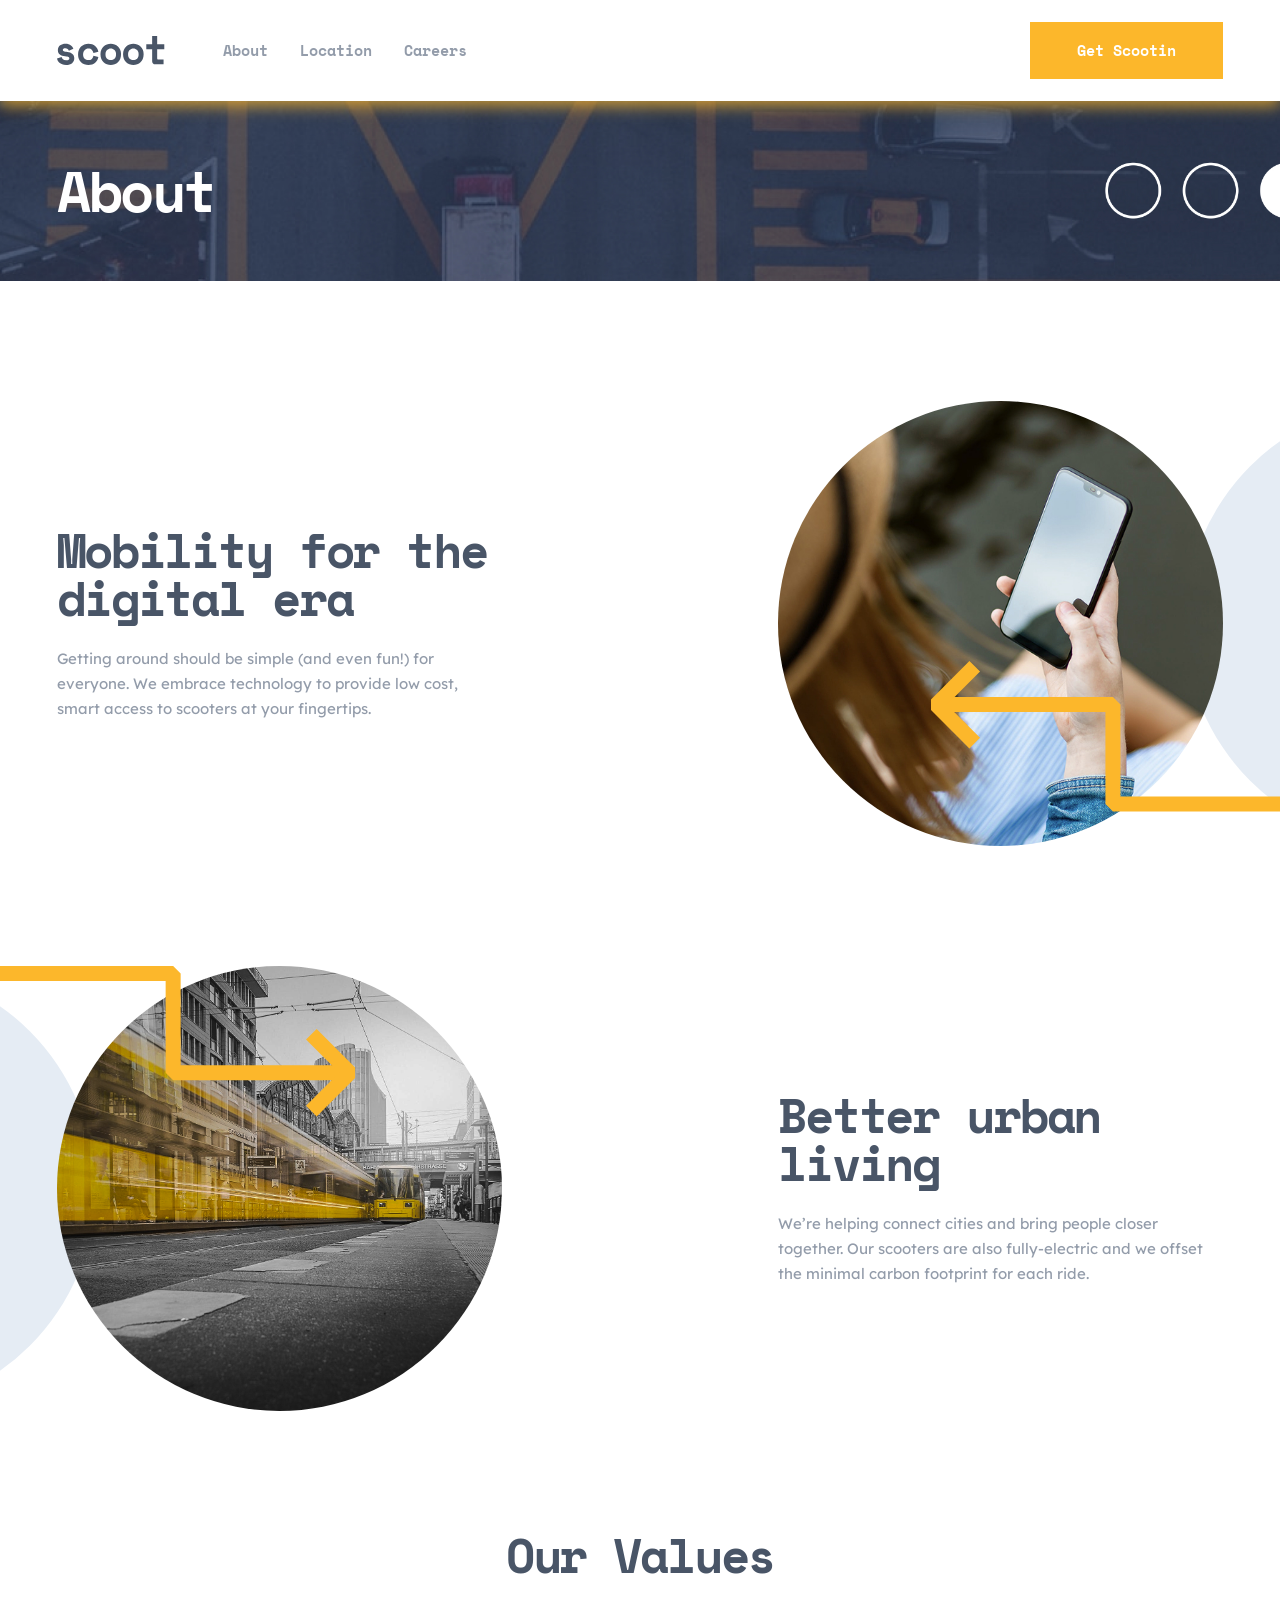
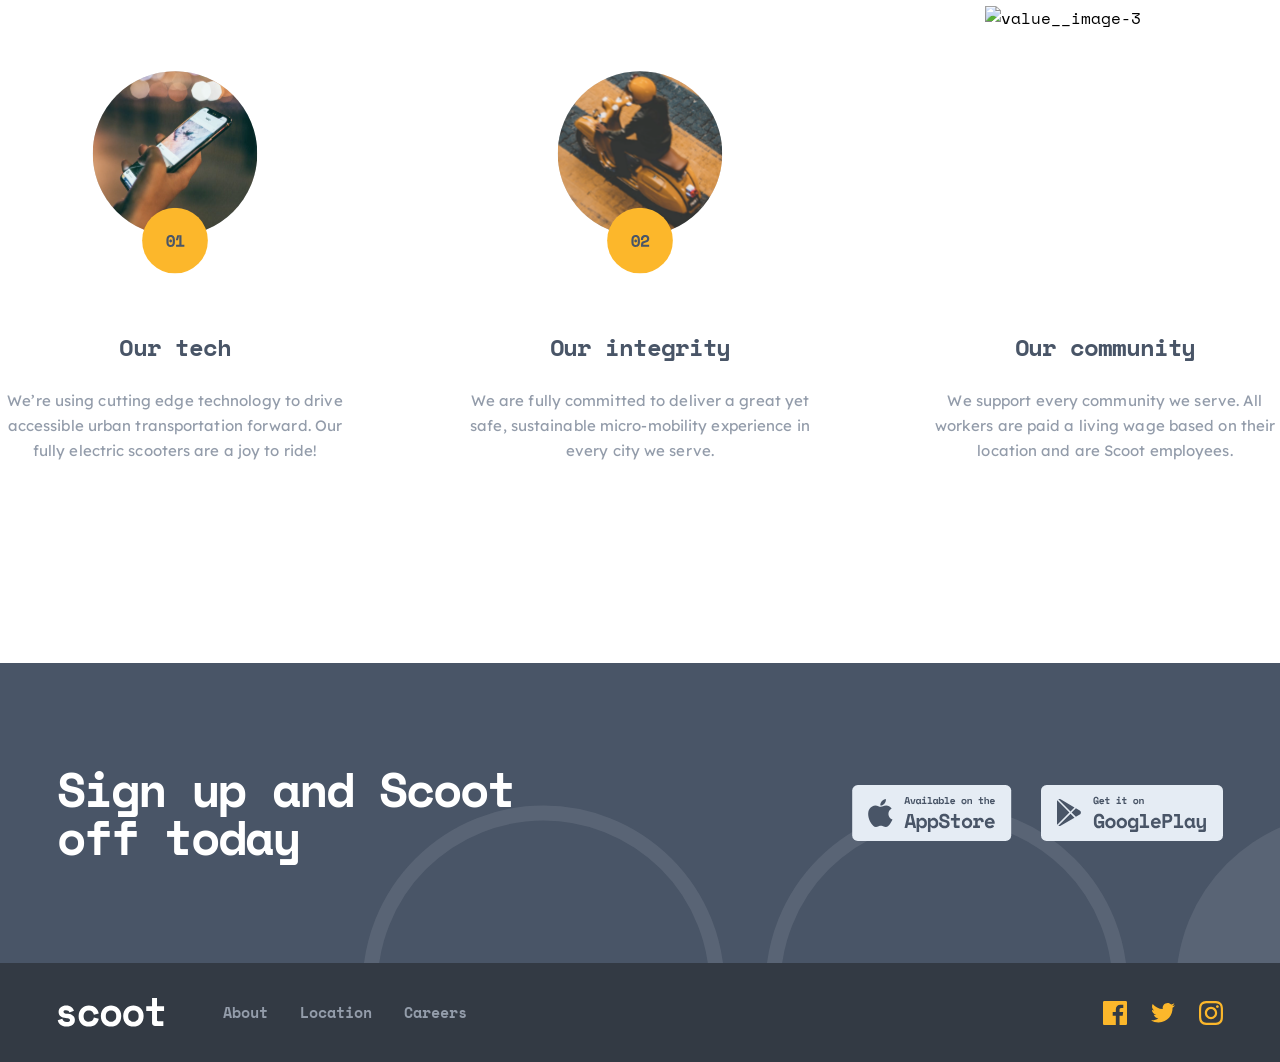
==== about.html @ e58f80a4 "continue...(02.03.2026/12:12)" ====
<!doctype html>
<html lang="en">
  <head>
    <meta charset="UTF-8" />
    <meta name="viewport" content="width=device-width, initial-scale=1.0" />
    <link rel="stylesheet" href="./css/main.css" />
    <title>Scoot</title>
  </head>
  <body>
    <h1 class="visually-hidden">About-page</h1>
    <header class="header">
      <div class="container header__container">
        <button class="header__test-button">
          <img
            class="header__test-button-icon"
            src="./icons/open__burger.svg"
            alt="test__button-image"
          />
        </button>
        <div class="header__left-box">
          <a class="header__logo-link" href="./index.html">
            <img
              class="header__logo-image"
              src="./icons/dark__logo.svg"
              alt="dark__logo"
            />
          </a>
          <nav class="header__nav">
            <ul class="header__list">
              <li class="header__lists">
                <a class="header__links" href="#">
                  <p class="header__links-texts online">About</p>
                </a>
              </li>
              <li class="header__lists">
                <a class="header__links" href="./location.html">
                  <p class="header__links-texts">Location</p>
                </a>
              </li>
              <li class="header__lists">
                <a class="header__links" href="./careers.html">
                  <p class="header__links-texts">Careers</p>
                </a>
              </li>
            </ul>
          </nav>
        </div>
        <button class="header__button">Get Scootin</button>
        <div class="header__mb-buttons">
          <button class="header__open-burger">
            <img
              class="header__open-burger-icon"
              src="./icons/open__burger.svg"
              alt="open__burger"
            />
          </button>
          <button class="header__close-burger">
            <img
              class="header__close-burger-icon"
              src="./icons/close__burger.svg"
              alt="close__burger"
            />
          </button>
        </div>
      </div>
      <div class="header__mb-div">
        <nav class="header__mb-nav">
          <ul class="header__mb-list">
            <li class="header__mb-lists">
              <a class="header__mb-links" href="./about.html">
                <p class="header__mb-links-texts online">About</p>
              </a>
            </li>
            <li class="header__mb-lists">
              <a class="header__mb-links" href="./location.html">
                <p class="header__mb-links-texts">Location</p>
              </a>
            </li>
            <li class="header__mb-lists">
              <a class="header__mb-links" href="./careers.html">
                <p class="header__mb-links-texts">Careers</p>
              </a>
            </li>
          </ul>
          <button class="header__mb-button">Get Scootin</button>
        </nav>
      </div>
    </header>
    <main>
     <section class="about">
        <div class="container about__container">
          <h2 class="about__title">About</h2>
        </div>
      </section>
           <section class="era">
        <div class="container era__container">
          <div class="era__left-box">
            <h2 class="era__title">Mobility for the digital era</h2>
            <p class="era__text">
              Getting around should be simple (and even fun!) for everyone. We
              embrace technology to provide low cost, smart access to scooters
              at your fingertips.
            </p>
          </div>
          <img class="era__image" src="./images/era__image.jpg" alt="girl" />
        </div>
      </section>
            <section class="urban">
        <div class="container urban__container">
          <div class="urban__left-box">
            <h2 class="urban__title">Better urban living</h2>
            <p class="urban__text">
              We’re helping connect cities and bring people closer together. Our
              scooters are also fully-electric and we offset the minimal carbon
              footprint for each ride.
            </p>
          </div>
          <img
            class="urban__image"
            src="./images/urban__image.jpg"
            alt="urban"
          />
        </div>
      </section>
      <section class="values">
        <div class="container values__container">
          <h2 class="values__title">Our Values</h2>
        </div>
        <div class="values__bottom-box">
         <div class="values__mini-bottom-boxes">
          <img class="values__images" src="./images/value__image-1.svg" alt="value__image-1 ">
          <h6 class="values__titles">Our tech</h6>
          <p class="values__texts">We’re using cutting edge technology to drive accessible urban transportation forward. Our fully electric scooters are a joy to ride!</p>
         </div>
         <div class="values__mini-bottom-boxes">
          <img class="values__images" src="./images/value__image-2.svg" alt="value__image-2">
          <h6 class="values__titles">Our integrity</h6>
          <p class="values__texts">We are fully committed to deliver a great yet safe, sustainable micro-mobility experience in every city we serve.</p>
         </div>
         <div class="values__mini-bottom-boxes">
          <img class="values__images" src="./images/value__image-3.svg" alt="value__image-3">
          <h6 class="values__titles">Our community</h6>
          <p class="values__texts">We support every community we serve. All workers are paid a living wage based on their location and are Scoot employees.</p>
         </div>
        </div>
      </section>
        <section class="sign">
        <div class="container sign__container">
          <h2 class="sign__title">Sign up and Scoot off today</h2>
          <div class="sign__icon-box">
            <a
              class="sign__icon-link"
              href="https://www.apple.com/app-store/"
              target="_blank"
              rel="noopener noreferrer"
            >
              <img
                class="sign__icon-image"
                src="./icons/appstore.svg"
                alt="appstore"
              />
            </a>
            <a
              class="sign__icon-link"
              href="https://play.google.com/store/games"
              target="_blank"
              rel="noopener noreferrer"
            >
              <img
                class="sign__icon-image"
                src="./icons/playmarket.svg"
                alt="googleplay"
              />
            </a>
          </div>
        </div>
      </section>
          </main>
    <footer class="footer">
      <div class="container footer__container">
        <div class="footer__left-box">
          <a class="footer__logo-link" href="#">
            <img
              class="footer__logo-image"
              src="./icons/white__logo.svg"
              alt="white__logo"
            />
          </a>
          <ul class="footer__list">
            <li class="footer__lists">
              <a class="footer__links" href="./about.html">
                <p class="footer__links-texts">About</p>
              </a>
            </li>
            <li class="footer__lists">
              <a class="footer__links" href="#">
                <p class="footer__links-texts">Location</p>
              </a>
            </li>
            <li class="footer__lists">
              <a class="footer__links" href="#">
                <p class="footer__links-texts">Careers</p>
              </a>
            </li>
          </ul>
        </div>
        <div class="footer__icons-box">
          <a
            class="footer__icons-links"
            href="https://www.facebook.com/"
            target="_blank"
            rel="noopener noreferrer"
          >
            <img
              class="footer__icons-images"
              src="./icons/facebook.svg"
              alt="facebook"
            />
          </a>
          <a
            class="footer__icons-links"
            href="https://x.com/"
            target="_blank"
            rel="noopener noreferrer"
          >
            <img
              class="footer__icons-images"
              src="./icons/twitter.svg"
              alt="twitter"
            />
          </a>
          <a
            class="footer__icons-links"
            href="https://www.instagram.com/"
            target="_blank"
            rel="noopener noreferrer"
          >
            <img
              class="footer__icons-images"
              src="./icons/instagram.svg"
              alt="instagram"
            />
          </a>
        </div>
      </div>
    </footer>
  <script src="./main.js"></script>
  </body>
</html>
---- css/main.css ----
.container{width:100%;max-width:1266px;padding:0 50px;margin:0 auto}.header{box-shadow:rgba(252,182,43,.753) 0px 5px 15px;z-index:1111;top:0;position:fixed;width:100%;background-color:#fff}.header__container{padding-top:22px;padding-bottom:22px;display:flex;flex-direction:row;justify-content:space-between;align-items:center}.header__test-button{opacity:0;display:none;border:none;outline:none;background:none}.header__test-button-icon{width:20px;height:16px;display:none}.header__left-box{display:flex;flex-direction:row;justify-content:center;align-items:center;gap:58.18px}.header__logo-link{transition:100ms ease all}.header__logo-link:active{transition:100ms ease all;opacity:.5}.header__logo-image{width:107.82px;height:28.56px;display:block}.header__nav{display:block}.header__list{display:flex;flex-direction:row;justify-content:center;align-items:center;gap:32px}.header__links-texts{font-family:"Space Mono";font-weight:bold;font-size:15px;line-height:25px;letter-spacing:0px;color:#939caa}.header__button{padding:14px 45px;background-color:#fcb72b;color:#fff;font-family:"Space Mono";font-weight:bold;font-size:15px;line-height:25px;border:2px solid #fcb72b;letter-spacing:0px;cursor:pointer;display:flex;flex-direction:row;justify-content:center;align-items:center;transition:100ms ease all}.header__button:active{transition:100ms ease all;color:#fcb72b;background-color:inherit}.header__mb-buttons{display:none}.header__open-burger{display:none;border:none;outline:none;background:none}.header__open-burger-icon{width:20px;height:16px;display:none}.header__close-burger{display:none;border:none;outline:none;background:none}.header__close-burger-icon{display:none}.header__mb-nav{display:none}.header__mb-list{display:none}.header__mb-lists{display:none}.header__mb-links{display:none}.header__mb-links-texts{display:none}.header__mb-button{display:none}@media(max-width: 1024px){.header{box-shadow:rgba(252,182,43,.753) 0px 5px 15px;z-index:1111;top:0;position:fixed;width:100%;background-color:#fff}.header__container{padding-top:22px;padding-bottom:22px;padding-left:39px;padding-right:39px;display:flex;flex-direction:row;justify-content:space-between;align-items:center}.header__test-button{opacity:0;display:none;border:none;outline:none;background:none}.header__test-button-icon{width:20px;height:16px;display:none}.header__left-box{display:flex;flex-direction:row;justify-content:center;align-items:center;gap:58.18px}.header__logo-link{transition:100ms ease all}.header__logo-link:active{transition:100ms ease all;opacity:.5}.header__logo-image{width:107.82px;height:28.56px;display:block}.header__nav{display:block}.header__list{display:flex;flex-direction:row;justify-content:center;align-items:center;gap:32px}.header__links-texts{font-family:"Space Mono";font-weight:bold;font-size:15px;line-height:25px;letter-spacing:0px;color:#939caa}.header__button{padding:14px 45px;background-color:#fcb72b;color:#fff;font-family:"Space Mono";font-weight:bold;font-size:15px;line-height:25px;border:2px solid #fcb72b;letter-spacing:0px;cursor:pointer;display:flex;flex-direction:row;justify-content:center;align-items:center;transition:100ms ease all}.header__button:active{transition:100ms ease all;color:#fcb72b;background-color:inherit}.header__mb-buttons{display:none}.header__open-burger{display:none;border:none;outline:none;background:none}.header__open-burger-icon{width:20px;height:16px;display:none}.header__close-burger{display:none;border:none;outline:none;background:none}.header__close-burger-icon{display:none}.header__mb-nav{display:none}.header__mb-list{display:none}.header__mb-lists{display:none}.header__mb-links{display:none}.header__mb-links-texts{display:none}.header__mb-button{display:none}}@media(max-width: 767px){.header{box-shadow:rgba(252,182,43,.753) 0px 5px 15px;z-index:1111;top:0;position:fixed;width:100%;background-color:#fff}.header__container{padding-top:22px;padding-bottom:22px;padding-left:24px;padding-right:24px;display:flex;flex-direction:row-reverse;justify-content:space-between;align-items:center}.header__test-button{opacity:0;display:block;border:none;outline:none;background:none}.header__test-button-icon{width:20px;height:16px;display:block}.header__logo-link{transition:100ms ease all}.header__logo-link:active{transition:100ms ease all;opacity:.5}.header__logo-image{width:75.5px;height:20px;display:block}.header__nav{display:none}.header__list{display:none}.header__lists{display:none}.header__links{display:none}.header__links-texts{display:none}.header__button{display:none}.header__mb-buttons{display:block}.header__open-burger{display:block;border:none;outline:none;background:none}.header__open-burger-icon{width:20px;height:16px;display:block}.header__close-burger{display:none;border:none;outline:none;background:none}.header__close-burger-icon{width:20px;height:16px;display:block}.header__mb-div{transition:350ms ease all;z-index:-1;width:100%;height:100vh;position:fixed;top:64px;transform:translateX(-100%);backdrop-filter:blur(5px);background:rgba(0,0,0,.5)}.header__mb-div.active{transition:350ms ease all;transform:translateX(0px)}.header__mb-nav{transition:500ms ease all;z-index:3;display:flex;flex-direction:column;justify-content:space-between;align-items:start;position:fixed;padding:64px 32px 104px 32px;z-index:2;top:0px;left:0;width:85%;height:100vh;background-color:#333a44}.header__mb-list{display:flex;flex-direction:column;justify-content:start;align-items:start;gap:24px}.header__mb-lists{display:block}.header__mb-links{display:block}.header__mb-links-texts{font-family:"Space Mono";font-weight:bold;font-size:18px;line-height:25px;letter-spacing:0px;display:block;color:#e5ecf4}.header__mb-button{display:block;padding:14px 45px;background-color:#fcb72b;color:#fff;font-family:"Space Mono";font-weight:bold;font-size:15px;line-height:25px;border:2px solid #fcb72b;letter-spacing:0px;cursor:pointer;display:flex;flex-direction:row;justify-content:center;align-items:center;transition:100ms ease all}.header__mb-button:active{transition:100ms ease all;color:#fcb72b;background-color:inherit}}.hero{width:100%;margin-top:101px;background-image:url("../../images/hero__background.jpg");background-position:top right;background-repeat:no-repeat;background-size:cover;padding-top:153px;padding-bottom:152px;position:relative;z-index:2}.hero::after{z-index:-1;position:absolute;content:"";display:inline-block;width:203px;height:15px;bottom:310px;left:-70px;background-image:url("../../icons/hero__path.svg");background-repeat:no-repeat;background-size:cover}.hero::before{z-index:-1;position:absolute;content:"";display:inline-block;width:452px;height:151px;bottom:180px;right:300px;background-image:url("../../icons/hero__vector.svg");background-repeat:no-repeat;background-size:cover}.hero__container{display:flex;flex-direction:column;justify-content:center;align-items:start}.hero__box{width:477px;display:flex;flex-direction:column;justify-content:center;align-items:start;gap:40px}.hero__title{font-family:"Space Mono";width:477px;text-align:start;font-size:56px;line-height:56px;letter-spacing:-2.5px;color:#fff}.hero__mini-box{margin-left:auto;display:flex;flex-direction:column;justify-content:center;align-items:start;gap:40px}.hero__text{font-family:"Lexend Deca";width:400px;text-align:start;font-size:15px;line-height:25px;letter-spacing:0px;color:#fff}.hero__button{padding:14px 45px;background-color:#fcb72b;color:#fff;font-family:"Space Mono";font-weight:bold;font-size:15px;line-height:25px;border:2px solid #fcb72b;letter-spacing:0px;cursor:pointer;display:flex;flex-direction:row;justify-content:center;align-items:center;transition:100ms ease all}.hero__button:active{transition:100ms ease all;color:#fcb72b;background-color:inherit}@media(max-width: 1300px){.hero{width:100%;margin-top:101px;background-image:url("../../images/hero__background.jpg");background-position:top right;background-repeat:no-repeat;background-size:cover;padding-top:153px;padding-bottom:152px;position:relative;z-index:2}.hero::after{z-index:-1;position:absolute;content:"";display:inline-block;width:203px;height:15px;bottom:310px;left:-100px;background-image:url("../../icons/hero__path.svg");background-repeat:no-repeat;background-size:cover}.hero::before{z-index:-1;position:absolute;content:"";display:inline-block;width:452px;height:151px;bottom:180px;right:200px;background-image:url("../../icons/hero__vector.svg");background-repeat:no-repeat;background-size:cover}.hero__container{display:flex;flex-direction:column;justify-content:center;align-items:start}.hero__box{width:477px;display:flex;flex-direction:column;justify-content:center;align-items:start;gap:40px}.hero__title{font-family:"Space Mono";width:477px;text-align:start;font-size:56px;line-height:56px;letter-spacing:-2.5px;color:#fff}.hero__mini-box{margin-left:auto;display:flex;flex-direction:column;justify-content:center;align-items:start;gap:40px}.hero__text{font-family:"Lexend Deca";width:400px;text-align:start;font-size:15px;line-height:25px;letter-spacing:0px;color:#fff}.hero__button{padding:14px 45px;background-color:#fcb72b;color:#fff;font-family:"Space Mono";font-weight:bold;font-size:15px;line-height:25px;border:2px solid #fcb72b;letter-spacing:0px;cursor:pointer;display:flex;flex-direction:row;justify-content:center;align-items:center;transition:100ms ease all}.hero__button:active{transition:100ms ease all;color:#fcb72b;background-color:inherit}}@media(max-width: 1200px){.hero{width:100%;margin-top:101px;background-image:url("../../images/hero__background.jpg");background-position:top right;background-repeat:no-repeat;background-size:cover;padding-top:153px;padding-bottom:152px;position:relative;z-index:2}.hero::after{z-index:-1;position:absolute;content:"";display:inline-block;width:203px;height:15px;bottom:310px;left:-100px;background-image:url("../../icons/hero__path.svg");background-repeat:no-repeat;background-size:cover}.hero::before{z-index:-1;position:absolute;content:"";display:inline-block;width:452px;height:151px;bottom:180px;right:200px;background-image:url("../../icons/hero__vector.svg");background-repeat:no-repeat;background-size:cover}.hero__container{display:flex;flex-direction:column;justify-content:center;align-items:start}.hero__box{width:477px;display:flex;flex-direction:column;justify-content:center;align-items:start;gap:40px}.hero__title{font-family:"Space Mono";width:477px;text-align:start;font-size:56px;line-height:56px;letter-spacing:-2.5px;color:#fff}.hero__mini-box{margin-left:auto;display:flex;flex-direction:column;justify-content:center;align-items:start;gap:40px}.hero__text{font-family:"Lexend Deca";width:400px;text-align:start;font-size:15px;line-height:25px;letter-spacing:0px;color:#fff}.hero__button{padding:14px 45px;background-color:#fcb72b;color:#fff;font-family:"Space Mono";font-weight:bold;font-size:15px;line-height:25px;border:2px solid #fcb72b;letter-spacing:0px;cursor:pointer;display:flex;flex-direction:row;justify-content:center;align-items:center;transition:100ms ease all}.hero__button:active{transition:100ms ease all;color:#fcb72b;background-color:inherit}}@media(max-width: 1100px){.hero{width:100%;margin-top:101px;background-image:url("../../images/hero__background.jpg");background-position:top right;background-repeat:no-repeat;background-size:cover;padding-top:153px;padding-bottom:152px;position:relative;z-index:2}.hero::after{z-index:-1;position:absolute;content:"";display:inline-block;width:203px;height:15px;bottom:310px;left:-100px;background-image:url("../../icons/hero__path.svg");background-repeat:no-repeat;background-size:cover}.hero::before{z-index:-1;position:absolute;content:"";display:inline-block;width:452px;height:151px;bottom:180px;right:20px;background-image:url("../../icons/hero__vector.svg");background-repeat:no-repeat;background-size:cover}.hero__container{display:flex;flex-direction:column;justify-content:center;align-items:start}.hero__box{width:477px;display:flex;flex-direction:column;justify-content:center;align-items:start;gap:40px}.hero__title{font-family:"Space Mono";width:477px;text-align:start;font-size:56px;line-height:56px;letter-spacing:-2.5px;color:#fff}.hero__mini-box{margin-left:auto;display:flex;flex-direction:column;justify-content:center;align-items:start;gap:40px}.hero__text{font-family:"Lexend Deca";width:400px;text-align:start;font-size:15px;line-height:25px;letter-spacing:0px;color:#fff}.hero__button{padding:14px 45px;background-color:#fcb72b;color:#fff;font-family:"Space Mono";font-weight:bold;font-size:15px;line-height:25px;border:2px solid #fcb72b;letter-spacing:0px;cursor:pointer;display:flex;flex-direction:row;justify-content:center;align-items:center;transition:100ms ease all}.hero__button:active{transition:100ms ease all;color:#fcb72b;background-color:inherit}}@media(max-width: 1024px){.hero{width:100%;margin-top:101px;background-image:url("../../images/hero__tb-background.jpg");background-position:top right;background-repeat:no-repeat;background-size:cover;padding-top:137px;padding-bottom:217px;position:relative}.hero::after{z-index:1;position:absolute;content:"";display:none;width:203px;height:15px;top:0;left:0;background-image:url("../../icons/hero__path.svg");background-repeat:no-repeat;background-size:cover}.hero::before{z-index:1;position:absolute;content:"";display:inline-block;width:325px;height:151px;bottom:40px;left:0;background-image:url("../../icons/hero__tb-vector.svg");background-repeat:no-repeat;background-size:cover}.hero__container{display:flex;flex-direction:column;justify-content:center;align-items:center;padding-left:39px;padding-right:39px}.hero__box{width:100%;display:flex;flex-direction:column;justify-content:center;align-items:center;gap:24px}.hero__title{font-family:"Space Mono";width:573px;text-align:center;font-size:56px;line-height:56px;letter-spacing:-2.5px;color:#fff}.hero__mini-box{width:100%;display:flex;flex-direction:column;justify-content:center;align-items:center;gap:32px}.hero__text{font-family:"Lexend Deca";width:573px;text-align:center;font-size:15px;line-height:25px;letter-spacing:0px;color:#fff}.hero__button{padding:14px 45px;background-color:#fcb72b;color:#fff;font-family:"Space Mono";font-weight:bold;font-size:15px;line-height:25px;border:2px solid #fcb72b;letter-spacing:0px;cursor:pointer;display:flex;flex-direction:row;justify-content:center;align-items:center;transition:100ms ease all}.hero__button:active{transition:100ms ease all;color:#fcb72b;background-color:inherit}}@media(max-width: 767px){.hero{width:100%;margin-top:64px;background-image:url("../../images/hero__mb-background.jpg");background-position:top right;background-repeat:no-repeat;background-size:cover;padding-top:115px;padding-bottom:179px;position:relative}.hero::after{position:absolute;content:"";display:none;width:203px;height:15px;top:0;left:0;background-image:url("../../icons/hero__path.svg");background-repeat:no-repeat;background-size:cover}.hero::before{position:absolute;content:"";display:inline-block;width:140px;height:151px;bottom:34px;left:0;background-image:url("../../icons/hero__mb-vector.svg");background-repeat:no-repeat;background-size:cover}.hero__container{display:flex;flex-direction:column;justify-content:center;align-items:center;padding-left:24px;padding-right:24px}.hero__box{display:flex;flex-direction:column;justify-content:center;align-items:center;gap:24px}.hero__title{width:100%;font-family:"Space Mono";text-align:center;font-size:40px;line-height:40px;letter-spacing:-1.79px;color:#fff}.hero__mini-box{display:flex;flex-direction:column;justify-content:center;align-items:center;gap:34px}.hero__text{font-family:"Lexend Deca";width:100%;text-align:center;font-size:15px;line-height:25px;letter-spacing:0px;color:#fff}.hero__button{padding:14px 45px;background-color:#fcb72b;color:#fff;font-family:"Space Mono";font-weight:bold;font-size:15px;line-height:25px;border:2px solid #fcb72b;letter-spacing:0px;cursor:pointer;display:flex;flex-direction:row;justify-content:center;align-items:center;transition:100ms ease all}.hero__button:active{transition:100ms ease all;color:#fcb72b;background-color:inherit}}.category{z-index:1;position:relative;padding-top:122px}.category::after{z-index:-1;position:absolute;content:"";display:inline-block;width:973px;height:15px;top:165px;left:0;background-image:url("../../icons/category__path.svg");background-repeat:no-repeat;background-size:cover}.category__container{display:flex;flex-direction:row;justify-content:space-between;align-items:start;gap:0px}.category__boxes{display:flex;flex-direction:column;justify-content:center;align-items:start;gap:40px}.category__images{width:96px;height:96px;-o-object-fit:contain;object-fit:contain}.category__mini-boxes{display:flex;flex-direction:column;justify-content:center;align-items:start;gap:27px}.category__titles{font-family:"Space Mono";font-weight:bold;font-size:24px;line-height:28px;letter-spacing:-1.07px;color:#495567;text-align:start}.category__texts{width:350px;font-family:"Lexend Deca";font-weight:bold;font-size:15px;line-height:25px;letter-spacing:0px;color:#939caa;text-align:start}@media(max-width: 1170px){.category{z-index:1;position:relative;padding-top:122px}.category::after{z-index:-1;position:absolute;content:"";display:inline-block;width:973px;height:15px;top:165px;left:0;background-image:url("../../icons/category__path.svg");background-repeat:no-repeat;background-size:cover}.category__container{display:flex;flex-direction:row;justify-content:space-between;align-items:start;gap:0px}.category__boxes{display:flex;flex-direction:column;justify-content:center;align-items:start;gap:40px}.category__images{width:96px;height:96px;-o-object-fit:contain;object-fit:contain}.category__mini-boxes{display:flex;flex-direction:column;justify-content:center;align-items:start;gap:27px}.category__titles{font-family:"Space Mono";font-weight:bold;font-size:24px;line-height:28px;letter-spacing:-1.07px;color:#495567;text-align:start}.category__texts{width:300px;font-family:"Lexend Deca";font-weight:bold;font-size:15px;line-height:25px;letter-spacing:0px;color:#939caa;text-align:start}}@media(max-width: 1145px){.category{z-index:1;position:relative;padding-top:122px}.category::after{z-index:-1;position:absolute;content:"";display:inline-block;width:973px;height:15px;top:165px;left:0;background-image:url("../../icons/category__path.svg");background-repeat:no-repeat;background-size:cover}.category__container{display:flex;flex-direction:row;justify-content:space-between;align-items:start;gap:0px}.category__boxes{display:flex;flex-direction:column;justify-content:center;align-items:start;gap:40px}.category__images{width:96px;height:96px;-o-object-fit:contain;object-fit:contain}.category__mini-boxes{display:flex;flex-direction:column;justify-content:center;align-items:start;gap:27px}.category__titles{font-family:"Space Mono";font-weight:bold;font-size:24px;line-height:28px;letter-spacing:-1.07px;color:#495567;text-align:start}.category__texts{width:280px;font-family:"Lexend Deca";font-weight:bold;font-size:15px;line-height:25px;letter-spacing:0px;color:#939caa;text-align:start}}@media(max-width: 1024px){.category{z-index:1;position:relative;padding-top:122px}.category::after{z-index:-1;position:absolute;content:"";display:inline-block;width:15px;height:512px;top:0;left:193px;background-image:url("../../icons/category__tb-path.svg");background-repeat:no-repeat;background-size:cover}.category__container{padding-left:39px;padding-right:39px;display:flex;flex-direction:column;justify-content:center;align-items:center;gap:40px}.category__boxes{width:100%;display:flex;flex-direction:row;justify-content:space-around;align-items:start;gap:0px}.category__images{width:96px;height:96px;-o-object-fit:contain;object-fit:contain}.category__mini-boxes{display:flex;flex-direction:column;justify-content:center;align-items:start;gap:27px}.category__titles{font-family:"Space Mono";font-weight:bold;font-size:24px;line-height:28px;letter-spacing:-1.07px;color:#495567;text-align:start}.category__texts{width:398px;font-family:"Lexend Deca";font-weight:bold;font-size:15px;line-height:25px;letter-spacing:0px;color:#939caa;text-align:start}}@media(max-width: 820px){.category{z-index:1;position:relative;padding-top:122px}.category::after{z-index:-1;position:absolute;content:"";display:inline-block;width:15px;height:512px;top:0;left:142px;background-image:url("../../icons/category__tb-path.svg");background-repeat:no-repeat;background-size:cover}.category__container{padding-left:39px;padding-right:39px;display:flex;flex-direction:column;justify-content:center;align-items:center;gap:40px}.category__boxes{width:100%;display:flex;flex-direction:row;justify-content:space-around;align-items:start;gap:0px}.category__images{width:96px;height:96px;-o-object-fit:contain;object-fit:contain}.category__mini-boxes{display:flex;flex-direction:column;justify-content:center;align-items:start;gap:27px}.category__titles{font-family:"Space Mono";font-weight:bold;font-size:24px;line-height:28px;letter-spacing:-1.07px;color:#495567;text-align:start}.category__texts{width:398px;font-family:"Lexend Deca";font-weight:bold;font-size:15px;line-height:25px;letter-spacing:0px;color:#939caa;text-align:start}}@media(max-width: 768px){.category{z-index:1;position:relative;padding-top:122px}.category::after{z-index:-1;position:absolute;content:"";display:inline-block;width:15px;height:512px;top:0;left:130px;background-image:url("../../icons/category__tb-path.svg");background-repeat:no-repeat;background-size:cover}.category__container{padding-left:39px;padding-right:39px;display:flex;flex-direction:column;justify-content:center;align-items:center;gap:40px}.category__boxes{width:100%;display:flex;flex-direction:row;justify-content:space-around;align-items:start;gap:0px}.category__images{width:96px;height:96px;-o-object-fit:contain;object-fit:contain}.category__mini-boxes{display:flex;flex-direction:column;justify-content:center;align-items:start;gap:27px}.category__titles{font-family:"Space Mono";font-weight:bold;font-size:24px;line-height:28px;letter-spacing:-1.07px;color:#495567;text-align:start}.category__texts{width:398px;font-family:"Lexend Deca";font-weight:bold;font-size:15px;line-height:25px;letter-spacing:0px;color:#939caa;text-align:start}}@media(max-width: 767px){.category{z-index:1;position:relative;padding-top:120px}.category::after{z-index:-1;position:absolute;content:"";display:none;width:15px;height:512px;top:0;left:130px;background-image:url("../../icons/category__tb-path.svg");background-repeat:no-repeat;background-size:cover}.category__container{padding-left:24px;padding-right:24px;display:flex;flex-direction:column;justify-content:center;align-items:center;gap:48px}.category__boxes{display:flex;flex-direction:column;justify-content:center;align-items:center;gap:24px}.category__images{width:56px;height:56px}.category__mini-boxes{display:flex;flex-direction:column;justify-content:center;align-items:center;gap:24px}.category__titles{font-family:"Space Mono";font-weight:bold;font-size:20px;line-height:28px;letter-spacing:-0.89px;color:#495567;text-align:center}.category__texts{width:100%;font-family:"Lexend Deca";font-weight:bold;font-size:15px;line-height:25px;letter-spacing:0px;color:#939caa;text-align:center}}.easy{margin-top:200px;position:relative;z-index:2}.easy::after{position:absolute;content:"";display:inline-block;width:741px;height:151px;top:300px;right:0;background-image:url("../../icons/easy__vector.svg");background-repeat:no-repeat;background-size:cover}.easy::before{z-index:-1;position:absolute;content:"";display:inline-block;width:95px;height:445px;top:0px;right:0;background-image:url("../../icons/easy__mask.svg");background-repeat:no-repeat;background-size:cover}.easy__container{display:flex;flex-direction:row;justify-content:space-between;align-items:center;gap:0px}.easy__left-box{display:flex;flex-direction:column;justify-content:center;align-items:start;gap:24px}.easy__title{width:457px;text-align:start;font-family:"Space Mono";font-weight:bold;font-size:48px;line-height:48px;letter-spacing:-2.14px;color:#495567}.easy__text{width:445px;text-align:start;font-family:"Lexend Deca";font-weight:400;font-size:15px;line-height:25px;letter-spacing:0px;color:#939caa}.easy__button{padding:14px 45px;background-color:#fcb72b;color:#fff;font-family:"Space Mono";font-weight:bold;font-size:15px;line-height:25px;border:2px solid #fcb72b;letter-spacing:0px;cursor:pointer;display:flex;flex-direction:row;justify-content:center;align-items:center;transition:100ms ease all}.easy__button:active{transition:100ms ease all;color:#fcb72b;background-color:inherit}.easy__image{width:445px;height:445px;border-radius:50%}@media(max-width: 1145px){.easy{margin-top:145px;position:relative}.easy::after{position:absolute;content:"";display:inline-block;width:735px;height:151px;top:300px;right:0;background-image:url("../../icons/easy__tb-vector.svg");background-repeat:no-repeat;background-size:cover}.easy::before{position:absolute;content:"";display:inline-block;width:95px;height:445px;top:0px;right:0;background-image:url("../../icons/easy__mask.svg");background-repeat:no-repeat;background-size:cover}.easy__container{display:flex;flex-direction:column-reverse;justify-content:center;align-items:center;gap:56px}.easy__left-box{display:flex;flex-direction:column;justify-content:center;align-items:center;gap:40px}.easy__title{width:457px;text-align:center;font-family:"Space Mono";font-weight:bold;font-size:48px;line-height:48px;letter-spacing:-2.14px;color:#495567}.easy__text{width:573px;text-align:center;font-family:"Lexend Deca";font-weight:400;font-size:15px;line-height:25px;letter-spacing:0px;color:#939caa}.easy__button{padding:14px 45px;background-color:#fcb72b;color:#fff;font-family:"Space Mono";font-weight:bold;font-size:15px;line-height:25px;border:2px solid #fcb72b;letter-spacing:0px;cursor:pointer;display:flex;flex-direction:row;justify-content:center;align-items:center;transition:100ms ease all}.easy__button:active{transition:100ms ease all;color:#fcb72b;background-color:inherit}.easy__image{width:445px;height:445px;border-radius:50%}}@media(max-width: 1024px){.easy{margin-top:145px;position:relative}.easy::after{position:absolute;content:"";display:inline-block;width:735px;height:151px;top:300px;right:0;background-image:url("../../icons/easy__tb-vector.svg");background-repeat:no-repeat;background-size:cover}.easy::before{position:absolute;content:"";display:inline-block;width:95px;height:445px;top:0px;right:0;background-image:url("../../icons/easy__mask.svg");background-repeat:no-repeat;background-size:cover}.easy__container{display:flex;flex-direction:column-reverse;justify-content:center;align-items:center;gap:56px;padding-left:39px;padding-right:39px}.easy__left-box{display:flex;flex-direction:column;justify-content:center;align-items:center;gap:40px}.easy__title{width:457px;text-align:center;font-family:"Space Mono";font-weight:bold;font-size:48px;line-height:48px;letter-spacing:-2.14px;color:#495567}.easy__text{width:573px;text-align:center;font-family:"Lexend Deca";font-weight:400;font-size:15px;line-height:25px;letter-spacing:0px;color:#939caa}.easy__button{padding:14px 45px;background-color:#fcb72b;color:#fff;font-family:"Space Mono";font-weight:bold;font-size:15px;line-height:25px;border:2px solid #fcb72b;letter-spacing:0px;cursor:pointer;display:flex;flex-direction:row;justify-content:center;align-items:center;transition:100ms ease all}.easy__button:active{transition:100ms ease all;color:#fcb72b;background-color:inherit}.easy__image{width:445px;height:445px;border-radius:50%}}@media(max-width: 767px){.easy{margin-top:120px;position:relative}.easy::after{position:absolute;content:"";display:inline-block;width:349px;height:151px;top:160px;right:0;background-image:url("../../icons/easy__mb-vector.svg");background-repeat:no-repeat;background-size:cover}.easy::before{position:absolute;content:"";display:none;width:95px;height:445px;top:0px;right:0;background-image:url("../../icons/easy__mask.svg");background-repeat:no-repeat;background-size:cover}.easy__container{display:flex;flex-direction:column-reverse;justify-content:center;align-items:center;gap:56px;padding-left:24px;padding-right:24px}.easy__left-box{display:flex;flex-direction:column;justify-content:center;align-items:center;gap:32px}.easy__title{width:311px;text-align:center;font-family:"Space Mono";font-weight:bold;font-size:32px;line-height:32px;letter-spacing:-1.43px;color:#495567}.easy__text{width:100%;text-align:center;font-family:"Lexend Deca";font-weight:400;font-size:15px;line-height:25px;letter-spacing:0px;color:#939caa}.easy__button{padding:14px 45px;background-color:#fcb72b;color:#fff;font-family:"Space Mono";font-weight:bold;font-size:15px;line-height:25px;border:2px solid #fcb72b;letter-spacing:0px;cursor:pointer;display:flex;flex-direction:row;justify-content:center;align-items:center;transition:100ms ease all}.easy__button:active{transition:100ms ease all;color:#fcb72b;background-color:inherit}.easy__image{width:311px;height:311px;border-radius:50%}}.city{margin-top:160px;position:relative;z-index:2}.city::after{position:absolute;content:"";display:inline-block;width:356px;height:151px;top:0px;left:0;background-image:url("../../icons/city__vector.svg");background-repeat:no-repeat;background-size:cover}.city::before{z-index:-1;position:absolute;content:"";display:inline-block;width:95px;height:445px;top:0px;left:0;background-image:url("../../icons/easy__mask.svg");background-repeat:no-repeat;background-size:cover;transform:rotate(180deg)}.city__container{display:flex;flex-direction:row;justify-content:space-between;align-items:center;gap:0px}.city__left-box{display:flex;flex-direction:column;justify-content:center;align-items:start;gap:24px}.city__title{width:457px;text-align:start;font-family:"Space Mono";font-weight:bold;font-size:48px;line-height:48px;letter-spacing:-2.14px;color:#495567}.city__text{width:445px;text-align:start;font-family:"Lexend Deca";font-weight:400;font-size:15px;line-height:25px;letter-spacing:0px;color:#939caa}.city__button{padding:14px 45px;background-color:#fcb72b;color:#fff;font-family:"Space Mono";font-weight:bold;font-size:15px;line-height:25px;border:2px solid #fcb72b;letter-spacing:0px;cursor:pointer;display:flex;flex-direction:row;justify-content:center;align-items:center;transition:100ms ease all}.city__button:active{transition:100ms ease all;color:#fcb72b;background-color:inherit}.city__image{width:445px;height:445px;border-radius:50%}@media(max-width: 1145px){.city{margin-top:128px;position:relative}.city::after{position:absolute;content:"";display:inline-block;width:355px;height:151px;top:0px;left:0;background-image:url("../../icons/city__tb-vector.svg");background-repeat:no-repeat;background-size:cover}.city::before{position:absolute;content:"";display:inline-block;width:95px;height:445px;top:0px;left:0;background-image:url("../../icons/easy__mask.svg");background-repeat:no-repeat;background-size:cover;transform:rotate(180deg)}.city__container{display:flex;flex-direction:column;justify-content:center;align-items:center;gap:56px}.city__left-box{display:flex;flex-direction:column;justify-content:center;align-items:center;gap:40px}.city__title{width:457px;text-align:center;font-family:"Space Mono";font-weight:bold;font-size:48px;line-height:48px;letter-spacing:-2.14px;color:#495567}.city__text{width:573px;text-align:center;font-family:"Lexend Deca";font-weight:400;font-size:15px;line-height:25px;letter-spacing:0px;color:#939caa}.city__button{padding:14px 45px;background-color:#fcb72b;color:#fff;font-family:"Space Mono";font-weight:bold;font-size:15px;line-height:25px;border:2px solid #fcb72b;letter-spacing:0px;cursor:pointer;display:flex;flex-direction:row;justify-content:center;align-items:center;transition:100ms ease all}.city__button:active{transition:100ms ease all;color:#fcb72b;background-color:inherit}.city__image{width:445px;height:445px;border-radius:50%}}@media(max-width: 1024px){.city{margin-top:128px;position:relative}.city::after{position:absolute;content:"";display:inline-block;width:355px;height:151px;top:0px;left:0;background-image:url("../../icons/city__tb-vector.svg");background-repeat:no-repeat;background-size:cover}.city::before{position:absolute;content:"";display:inline-block;width:95px;height:445px;top:0px;left:0;background-image:url("../../icons/easy__mask.svg");background-repeat:no-repeat;background-size:cover;transform:rotate(180deg)}.city__container{display:flex;flex-direction:column;justify-content:center;align-items:center;gap:56px;padding-left:39px;padding-right:39px}.city__left-box{display:flex;flex-direction:column;justify-content:center;align-items:center;gap:40px}.city__title{width:457px;text-align:center;font-family:"Space Mono";font-weight:bold;font-size:48px;line-height:48px;letter-spacing:-2.14px;color:#495567}.city__text{width:573px;text-align:center;font-family:"Lexend Deca";font-weight:400;font-size:15px;line-height:25px;letter-spacing:0px;color:#939caa}.city__button{padding:14px 45px;background-color:#fcb72b;color:#fff;font-family:"Space Mono";font-weight:bold;font-size:15px;line-height:25px;border:2px solid #fcb72b;letter-spacing:0px;cursor:pointer;display:flex;flex-direction:row;justify-content:center;align-items:center;transition:100ms ease all}.city__button:active{transition:100ms ease all;color:#fcb72b;background-color:inherit}.city__image{width:445px;height:445px;border-radius:50%}}@media(max-width: 767px){.city{margin-top:120px;position:relative}.city::after{position:absolute;content:"";display:inline-block;width:267px;height:151px;top:0px;left:0;background-image:url("../../icons/city__mb-vector.svg");background-repeat:no-repeat;background-size:cover}.city::before{position:absolute;content:"";display:none;width:95px;height:445px;top:0px;right:0;background-image:url("../../icons/easy__mask.svg");background-repeat:no-repeat;background-size:cover}.city__container{display:flex;flex-direction:column;justify-content:center;align-items:center;gap:56px;padding-left:24px;padding-right:24px}.city__left-box{display:flex;flex-direction:column;justify-content:center;align-items:center;gap:32px}.city__title{width:311px;text-align:center;font-family:"Space Mono";font-weight:bold;font-size:32px;line-height:32px;letter-spacing:-1.43px;color:#495567}.city__text{width:100%;text-align:center;font-family:"Lexend Deca";font-weight:400;font-size:15px;line-height:25px;letter-spacing:0px;color:#939caa}.city__button{padding:14px 45px;background-color:#fcb72b;color:#fff;font-family:"Space Mono";font-weight:bold;font-size:15px;line-height:25px;border:2px solid #fcb72b;letter-spacing:0px;cursor:pointer;display:flex;flex-direction:row;justify-content:center;align-items:center;transition:100ms ease all}.city__button:active{transition:100ms ease all;color:#fcb72b;background-color:inherit}.city__image{width:311px;height:311px;border-radius:50%}}.zero{margin-top:160px;position:relative;z-index:2}.zero::after{position:absolute;content:"";display:inline-block;width:361px;height:151px;top:90px;right:0;background-image:url("../../icons/zero__vector.svg");background-repeat:no-repeat;background-size:cover}.zero::before{z-index:-1;position:absolute;content:"";display:inline-block;width:95px;height:445px;top:0px;right:0;background-image:url("../../icons/easy__mask.svg");background-repeat:no-repeat;background-size:cover}.zero__container{display:flex;flex-direction:row;justify-content:space-between;align-items:center;gap:0}.zero__left-box{display:flex;flex-direction:column;justify-content:center;align-items:start;gap:24px}.zero__title{width:457px;text-align:start;font-family:"Space Mono";font-weight:bold;font-size:48px;line-height:48px;letter-spacing:-2.14px;color:#495567}.zero__text{width:445px;text-align:start;font-family:"Lexend Deca";font-weight:400;font-size:15px;line-height:25px;letter-spacing:0px;color:#939caa}.zero__button{padding:14px 45px;background-color:#fcb72b;color:#fff;font-family:"Space Mono";font-weight:bold;font-size:15px;line-height:25px;border:2px solid #fcb72b;letter-spacing:0px;cursor:pointer;display:flex;flex-direction:row;justify-content:center;align-items:center;transition:100ms ease all}.zero__button:active{transition:100ms ease all;color:#fcb72b;background-color:inherit}.zero__image{width:445px;height:445px;border-radius:50%}@media(max-width: 1145px){.zero{margin-top:120px;position:relative}.zero::after{position:absolute;content:"";display:inline-block;width:355px;height:151px;top:65px;right:0;background-image:url("../../icons/zero__tb-vector.svg");background-repeat:no-repeat;background-size:cover}.zero::before{position:absolute;content:"";display:inline-block;width:95px;height:445px;top:0px;right:0;background-image:url("../../icons/easy__mask.svg");background-repeat:no-repeat;background-size:cover}.zero__container{display:flex;flex-direction:column-reverse;justify-content:center;align-items:center;gap:56px}.zero__left-box{display:flex;flex-direction:column;justify-content:center;align-items:center;gap:40px}.zero__title{width:457px;text-align:center;font-family:"Space Mono";font-weight:bold;font-size:48px;line-height:48px;letter-spacing:-2.14px;color:#495567}.zero__text{width:573px;text-align:center;font-family:"Lexend Deca";font-weight:400;font-size:15px;line-height:25px;letter-spacing:0px;color:#939caa}.zero__button{padding:14px 45px;background-color:#fcb72b;color:#fff;font-family:"Space Mono";font-weight:bold;font-size:15px;line-height:25px;border:2px solid #fcb72b;letter-spacing:0px;cursor:pointer;display:flex;flex-direction:row;justify-content:center;align-items:center;transition:100ms ease all}.zero__button:active{transition:100ms ease all;color:#fcb72b;background-color:inherit}.zero__image{width:445px;height:445px;border-radius:50%}}@media(max-width: 1024px){.zero{margin-top:120px;position:relative}.zero::after{position:absolute;content:"";display:inline-block;width:355px;height:151px;top:65px;right:0;background-image:url("../../icons/zero__tb-vector.svg");background-repeat:no-repeat;background-size:cover}.zero::before{position:absolute;content:"";display:inline-block;width:95px;height:445px;top:0px;right:0;background-image:url("../../icons/easy__mask.svg");background-repeat:no-repeat;background-size:cover}.zero__container{display:flex;flex-direction:column-reverse;justify-content:center;align-items:center;gap:56px;padding-left:39px;padding-right:39px}.zero__left-box{display:flex;flex-direction:column;justify-content:center;align-items:center;gap:40px}.zero__title{width:457px;text-align:center;font-family:"Space Mono";font-weight:bold;font-size:48px;line-height:48px;letter-spacing:-2.14px;color:#495567}.zero__text{width:573px;text-align:center;font-family:"Lexend Deca";font-weight:400;font-size:15px;line-height:25px;letter-spacing:0px;color:#939caa}.zero__button{padding:14px 45px;background-color:#fcb72b;color:#fff;font-family:"Space Mono";font-weight:bold;font-size:15px;line-height:25px;border:2px solid #fcb72b;letter-spacing:0px;cursor:pointer;display:flex;flex-direction:row;justify-content:center;align-items:center;transition:100ms ease all}.zero__button:active{transition:100ms ease all;color:#fcb72b;background-color:inherit}.zero__image{width:445px;height:445px;border-radius:50%}}@media(max-width: 767px){.zero{margin-top:120px;position:relative}.zero::after{position:absolute;content:"";display:inline-block;width:219px;height:151px;top:0px;right:0;background-image:url("../../icons/zero__mb-vector.svg");background-repeat:no-repeat;background-size:cover}.zero::before{position:absolute;content:"";display:none;width:95px;height:445px;top:0px;right:0;background-image:url("../../icons/easy__mask.svg");background-repeat:no-repeat;background-size:cover}.zero__container{display:flex;flex-direction:column-reverse;justify-content:center;align-items:center;gap:56px;padding-left:24px;padding-right:24px}.zero__left-box{display:flex;flex-direction:column;justify-content:center;align-items:center;gap:32px}.zero__title{width:311px;text-align:center;font-family:"Space Mono";font-weight:bold;font-size:32px;line-height:32px;letter-spacing:-1.43px;color:#495567}.zero__text{width:100%;text-align:center;font-family:"Lexend Deca";font-weight:400;font-size:15px;line-height:25px;letter-spacing:0px;color:#939caa}.zero__button{padding:14px 45px;background-color:#fcb72b;color:#fff;font-family:"Space Mono";font-weight:bold;font-size:15px;line-height:25px;border:2px solid #fcb72b;letter-spacing:0px;cursor:pointer;display:flex;flex-direction:row;justify-content:center;align-items:center;transition:100ms ease all}.zero__button:active{transition:100ms ease all;color:#fcb72b;background-color:inherit}.zero__image{width:311px;height:311px;border-radius:50%}}.sign{margin-top:200px;padding-top:102px;padding-bottom:102px;width:100%;background-image:url("../../icons/sign__background.svg");background-repeat:no-repeat;background-position:center;background-size:cover}.sign__container{display:flex;flex-direction:row;justify-content:space-between;align-items:center}.sign__title{width:457px;text-align:start;font-family:"Space Mono";font-size:48px;line-height:48px;letter-spacing:-2.14px;color:#fff}.sign__icon-box{display:flex;flex-direction:row;justify-content:center;align-items:center;gap:18px}.sign__icon-link{transition:200ms ease all}.sign__icon-link:active{transition:200ms ease all;opacity:.5}.sign__icon-image{width:182px;height:56px;vertical-align:middle}@media(max-width: 1024px){.sign{margin-top:104px;padding-top:62px;padding-bottom:62px;width:100%;background-image:url("../../icons/sign__tb-background.svg");background-repeat:no-repeat;background-position:center;background-size:cover}.sign__container{padding-left:39px;padding-right:39px;display:flex;flex-direction:column;justify-content:center;align-items:center;gap:40px}.sign__title{width:457px;text-align:center;font-family:"Space Mono";font-size:48px;line-height:48px;letter-spacing:-2.14px;color:#fff}.sign__icon-box{display:flex;flex-direction:row;justify-content:center;align-items:center;gap:12.86px}.sign__icon-link{transition:200ms ease all}.sign__icon-link:active{transition:200ms ease all;opacity:.5}.sign__icon-image{width:130px;height:40px;vertical-align:middle}}@media(max-width: 767px){.sign{margin-top:120px;padding-top:88px;padding-bottom:88px;width:100%;background-image:url("../../icons/sign__mb-background.svg");background-repeat:no-repeat;background-position:center;background-size:cover}.sign__container{padding-left:24px;padding-right:24px;display:flex;flex-direction:column;justify-content:center;align-items:center;gap:40px}.sign__title{width:100%;text-align:center;font-family:"Space Mono";font-size:32px;line-height:32px;letter-spacing:1.43px;color:#fff}.sign__icon-box{display:flex;flex-direction:row;justify-content:center;align-items:center;gap:12.86px}.sign__icon-link{transition:200ms ease all}.sign__icon-link:active{transition:200ms ease all;opacity:.5}.sign__icon-image{vertical-align:middle;width:130px;height:40px}}.footer{background-color:#333a44;padding-top:35px;padding-bottom:35px}.footer__container{display:flex;flex-direction:row;justify-content:space-between;align-items:center}.footer__left-box{display:flex;flex-direction:row;justify-content:center;align-items:center;gap:58.58px}.footer__logo-link{transition:200ms ease all}.footer__logo-link:active{transition:200ms ease all;opacity:.5}.footer__logo-image{vertical-align:middle;width:107.82px;height:28.56px}.footer__list{display:flex;flex-direction:row;justify-content:center;align-items:center;gap:32px}.footer__links-texts{font-family:"Space Mono";font-weight:bold;font-size:15px;line-height:25px;letter-spacing:0px;color:#939caa}.footer__icons-box{display:flex;flex-direction:row;justify-content:center;align-items:center;gap:24px}.footer__icons-links{transition:200ms ease all}.footer__icons-links:active{transition:200ms ease all;opacity:.5}.footer__icons-images{width:24px;height:24px;vertical-align:middle}@media(max-width: 1024px){.footer{background-color:#333a44;padding-top:35px;padding-bottom:35px}.footer__container{display:flex;flex-direction:row;justify-content:space-between;align-items:center;padding-left:39px;padding-right:39px}.footer__left-box{display:flex;flex-direction:row;justify-content:center;align-items:center;gap:58.58px}.footer__logo-link{transition:200ms ease all}.footer__logo-link:active{transition:200ms ease all;opacity:.5}.footer__logo-image{vertical-align:middle;width:107.82px;height:28.56px}.footer__list{display:flex;flex-direction:row;justify-content:center;align-items:center;gap:32px}.footer__links-texts{font-family:"Space Mono";font-weight:bold;font-size:15px;line-height:25px;letter-spacing:0px;color:#939caa}.footer__icons-box{display:flex;flex-direction:row;justify-content:center;align-items:center;gap:24px}.footer__icons-links{transition:200ms ease all}.footer__icons-links:active{transition:200ms ease all;opacity:.5}.footer__icons-images{width:24px;height:24px;vertical-align:middle}}@media(max-width: 767px){.footer{background-color:#333a44;padding-top:64px;padding-bottom:88px}.footer__container{display:flex;flex-direction:column;justify-content:center;align-items:center;padding-left:24px;padding-right:24px;gap:85px}.footer__left-box{display:flex;flex-direction:column;justify-content:center;align-items:center;gap:41.44px}.footer__logo-link{transition:200ms ease all}.footer__logo-link:active{transition:200ms ease all;opacity:.5}.footer__logo-image{vertical-align:middle;width:107.82px;height:28.56px}.footer__list{display:flex;flex-direction:column;justify-content:center;align-items:center;gap:16px}.footer__links-texts{font-family:"Space Mono";font-weight:bold;font-size:15px;line-height:25px;letter-spacing:0px;color:#939caa}.footer__icons-box{display:flex;flex-direction:row;justify-content:center;align-items:center;gap:24px}.footer__icons-links{transition:200ms ease all}.footer__icons-links:active{transition:200ms ease all;opacity:.5}.footer__icons-images{width:24px;height:24px;vertical-align:middle}}.about{margin-top:101px;width:100%;background-image:url("../../images/about__background.jpg");background-position:center;background-repeat:no-repeat;background-size:cover;padding-top:62px;padding-bottom:62px}.about__container{display:flex;flex-direction:row;justify-content:start;align-items:center}.about__title{font-family:"Space Mono";font-weight:bold;font-size:56px;line-height:56px;letter-spacing:-2.5px;color:#fff}@media(max-width: 1024px){.about{margin-top:101px;width:100%;background-image:url("../../images/about__tb-background.jpg");background-position:center;background-repeat:no-repeat;background-size:cover;padding-top:72px;padding-bottom:72px}.about__container{display:flex;flex-direction:row;justify-content:start;align-items:center;padding-left:39px;padding-right:39px}.about__title{font-family:"Space Mono";font-weight:bold;font-size:56px;line-height:56px;letter-spacing:-2.5px;color:#fff}}@media(max-width: 767px){.about{margin-top:64px;width:100%;background-image:url("../../images/about__mb-background.jpg");background-position:center;background-repeat:no-repeat;background-size:cover;padding-top:60px;padding-bottom:60px}.about__container{display:flex;flex-direction:row;justify-content:center;align-items:center;padding-left:24px;padding-right:24px}.about__title{font-family:"Space Mono";font-weight:bold;font-size:40px;line-height:40px;letter-spacing:-1.79px;color:#fff}}.era{margin-top:120px;position:relative;z-index:2}.era::after{position:absolute;content:"";display:inline-block;width:741px;height:151px;top:260px;right:0;background-image:url("../../icons/era__vector.svg");background-repeat:no-repeat;background-size:cover}.era::before{z-index:-1;position:absolute;content:"";display:block;width:95px;height:445px;top:0px;right:0;background-image:url("../../icons/easy__mask.svg");background-repeat:no-repeat;background-size:cover}.era__container{display:flex;flex-direction:row;justify-content:space-between;align-items:center;gap:0px}.era__left-box{display:flex;flex-direction:column;justify-content:center;align-items:start;gap:24px}.era__title{width:445px;text-align:start;font-family:"Space Mono";font-weight:bold;font-size:48px;line-height:48px;letter-spacing:-2.14px;color:#495567}.era__text{width:445px;text-align:start;font-family:"Lexend Deca";font-weight:400;font-size:15px;line-height:25px;letter-spacing:0px;color:#939caa}.era__image{width:445px;height:445px;border-radius:50%}@media(max-width: 1300px){.era{margin-top:120px;position:relative;z-index:2}.era::after{position:absolute;content:"";display:inline-block;width:349px;height:151px;top:260px;right:0;background-image:url("../../icons/era__mb-vector.svg");background-repeat:no-repeat;background-size:cover}.era::before{z-index:-1;position:absolute;content:"";display:block;width:95px;height:445px;top:0px;right:0;background-image:url("../../icons/easy__mask.svg");background-repeat:no-repeat;background-size:cover}.era__container{display:flex;flex-direction:row;justify-content:space-between;align-items:center;gap:0px}.era__left-box{display:flex;flex-direction:column;justify-content:center;align-items:start;gap:24px}.era__title{width:445px;text-align:start;font-family:"Space Mono";font-weight:bold;font-size:48px;line-height:48px;letter-spacing:-2.14px;color:#495567}.era__text{width:445px;text-align:start;font-family:"Lexend Deca";font-weight:400;font-size:15px;line-height:25px;letter-spacing:0px;color:#939caa}.era__image{width:445px;height:445px;border-radius:50%}}@media(max-width: 1145px){.era{margin-top:120px;position:relative;z-index:2}.era::after{position:absolute;content:"";display:inline-block;width:735px;height:151px;top:260px;right:0;background-image:url("../../icons/era__tb-vector.svg");background-repeat:no-repeat;background-size:cover}.era::before{z-index:-1;position:absolute;content:"";display:block;width:95px;height:445px;top:0px;right:0;background-image:url("../../icons/easy__mask.svg");background-repeat:no-repeat;background-size:cover}.era__container{display:flex;flex-direction:column-reverse;justify-content:center;align-items:center;gap:56px}.era__left-box{display:flex;flex-direction:column;justify-content:center;align-items:start;gap:40px}.era__title{width:445px;text-align:center;font-family:"Space Mono";font-weight:bold;font-size:48px;line-height:48px;letter-spacing:-2.14px;color:#495567}.era__text{width:445px;text-align:center;font-family:"Lexend Deca";font-weight:400;font-size:15px;line-height:25px;letter-spacing:0px;color:#939caa}.era__image{width:445px;height:445px;border-radius:50%}}@media(max-width: 1024px){.era{margin-top:144px;position:relative;z-index:2}.era::after{position:absolute;content:"";display:inline-block;width:735px;height:151px;top:260px;right:0;background-image:url("../../icons/era__tb-vector.svg");background-repeat:no-repeat;background-size:cover}.era::before{z-index:-1;position:absolute;content:"";display:block;width:95px;height:445px;top:0px;right:0;background-image:url("../../icons/easy__mask.svg");background-repeat:no-repeat;background-size:cover}.era__container{padding-left:39px;padding-right:39px;display:flex;flex-direction:column-reverse;justify-content:center;align-items:center;gap:56px}.era__left-box{display:flex;flex-direction:column;justify-content:center;align-items:center;gap:40px}.era__title{width:457px;text-align:center;font-family:"Space Mono";font-weight:bold;font-size:48px;line-height:48px;letter-spacing:-2.14px;color:#495567}.era__text{width:573px;text-align:center;font-family:"Lexend Deca";font-weight:400;font-size:15px;line-height:25px;letter-spacing:0px;color:#939caa}.era__image{width:445px;height:445px;border-radius:50%}}@media(max-width: 767px){.era{margin-top:72px;position:relative;z-index:2}.era::after{position:absolute;content:"";display:inline-block;width:349px;height:151px;top:130px;right:0;background-image:url("../../icons/era__mb-vector.svg");background-repeat:no-repeat;background-size:cover}.era::before{z-index:-1;position:absolute;content:"";display:none;width:95px;height:445px;top:0px;right:0;background-image:url("../../icons/easy__mask.svg");background-repeat:no-repeat;background-size:cover}.era__container{padding-left:24px;padding-right:24px;display:flex;flex-direction:column-reverse;justify-content:center;align-items:center;gap:56px}.era__left-box{display:flex;flex-direction:column;justify-content:center;align-items:center;gap:32px}.era__title{width:311px;text-align:center;font-family:"Space Mono";font-weight:bold;font-size:32px;line-height:32px;letter-spacing:-1.43px;color:#495567}.era__text{width:100%;text-align:center;font-family:"Lexend Deca";font-weight:400;font-size:15px;line-height:25px;letter-spacing:0px;color:#939caa}.era__image{width:311px;height:311px;border-radius:50%}}.urban{margin-top:120px;position:relative;z-index:2}.urban::after{position:absolute;content:"";display:inline-block;width:356px;height:151px;top:0px;left:0;background-image:url("../../icons/urban__vector.svg");background-repeat:no-repeat;background-size:cover}.urban::before{z-index:-1;position:absolute;content:"";display:block;width:95px;height:445px;top:0px;left:0;background-image:url("../../icons/easy__mask.svg");background-repeat:no-repeat;background-size:cover;transform:rotate(180deg)}.urban__container{display:flex;flex-direction:row-reverse;justify-content:space-between;align-items:center;gap:0px}.urban__left-box{display:flex;flex-direction:column;justify-content:center;align-items:start;gap:24px}.urban__title{width:445px;text-align:start;font-family:"Space Mono";font-weight:bold;font-size:48px;line-height:48px;letter-spacing:-2.14px;color:#495567}.urban__text{width:445px;text-align:start;font-family:"Lexend Deca";font-weight:400;font-size:15px;line-height:25px;letter-spacing:0px;color:#939caa}.urban__image{width:445px;height:445px;border-radius:50%}@media(max-width: 1300px){.urban{margin-top:120px;position:relative;z-index:2}.urban::after{position:absolute;content:"";display:inline-block;width:356px;height:151px;top:0px;left:0;background-image:url("../../icons/urban__vector.svg");background-repeat:no-repeat;background-size:cover}.urban::before{z-index:-1;position:absolute;content:"";display:block;width:95px;height:445px;top:0px;left:0;background-image:url("../../icons/easy__mask.svg");background-repeat:no-repeat;background-size:cover;transform:rotate(180deg)}.urban__container{display:flex;flex-direction:row-reverse;justify-content:space-between;align-items:center;gap:0px}.urban__left-box{display:flex;flex-direction:column;justify-content:center;align-items:start;gap:24px}.urban__title{width:445px;text-align:start;font-family:"Space Mono";font-weight:bold;font-size:48px;line-height:48px;letter-spacing:-2.14px;color:#495567}.urban__text{width:445px;text-align:start;font-family:"Lexend Deca";font-weight:400;font-size:15px;line-height:25px;letter-spacing:0px;color:#939caa}.urban__image{width:445px;height:445px;border-radius:50%}}@media(max-width: 1145px){.urban{margin-top:120px;position:relative;z-index:2}.urban::after{position:absolute;content:"";display:inline-block;width:355px;height:151px;top:0px;left:0;background-image:url("../../icons/urban__tb-vector.svg");background-repeat:no-repeat;background-size:cover}.urban::before{z-index:-1;position:absolute;content:"";display:block;width:95px;height:445px;top:0px;left:0;background-image:url("../../icons/easy__mask.svg");background-repeat:no-repeat;background-size:cover;transform:rotate(180deg)}.urban__container{display:flex;flex-direction:column-reverse;justify-content:center;align-items:center;gap:56px}.urban__left-box{display:flex;flex-direction:column;justify-content:center;align-items:start;gap:40px}.urban__title{width:445px;text-align:center;font-family:"Space Mono";font-weight:bold;font-size:48px;line-height:48px;letter-spacing:-2.14px;color:#495567}.urban__text{width:445px;text-align:center;font-family:"Lexend Deca";font-weight:400;font-size:15px;line-height:25px;letter-spacing:0px;color:#939caa}.urban__image{width:445px;height:445px;border-radius:50%}}@media(max-width: 1024px){.urban{margin-top:120px;position:relative;z-index:2}.urban::after{position:absolute;content:"";display:inline-block;width:355px;height:151px;top:0px;left:0;background-image:url("../../icons/urban__tb-vector.svg");background-repeat:no-repeat;background-size:cover}.urban::before{z-index:-1;position:absolute;content:"";display:block;width:95px;height:445px;top:0px;left:0;background-image:url("../../icons/easy__mask.svg");background-repeat:no-repeat;background-size:cover;transform:rotate(180deg)}.urban__container{padding-left:39px;padding-right:39px;display:flex;flex-direction:column-reverse;justify-content:center;align-items:center;gap:56px}.urban__left-box{display:flex;flex-direction:column;justify-content:center;align-items:center;gap:40px}.urban__title{width:457px;text-align:center;font-family:"Space Mono";font-weight:bold;font-size:48px;line-height:48px;letter-spacing:-2.14px;color:#495567}.urban__text{width:573px;text-align:center;font-family:"Lexend Deca";font-weight:400;font-size:15px;line-height:25px;letter-spacing:0px;color:#939caa}.urban__image{width:445px;height:445px;border-radius:50%}}@media(max-width: 767px){.urban{margin-top:120px;position:relative;z-index:2}.urban::after{position:absolute;content:"";display:inline-block;width:348px;height:151px;top:0px;left:0;background-image:url("../../icons/urban__mb-vector.svg");background-repeat:no-repeat;background-size:cover}.urban::before{z-index:-1;position:absolute;content:"";display:none;width:95px;height:445px;top:0px;right:0;background-image:url("../../icons/easy__mask.svg");background-repeat:no-repeat;background-size:cover}.urban__container{padding-left:24px;padding-right:24px;display:flex;flex-direction:column-reverse;justify-content:center;align-items:center;gap:56px}.urban__left-box{display:flex;flex-direction:column;justify-content:center;align-items:center;gap:32px}.urban__title{width:311px;text-align:center;font-family:"Space Mono";font-weight:bold;font-size:32px;line-height:32px;letter-spacing:-1.43px;color:#495567}.urban__text{width:100%;text-align:center;font-family:"Lexend Deca";font-weight:400;font-size:15px;line-height:25px;letter-spacing:0px;color:#939caa}.urban__image{width:311px;height:311px;border-radius:50%}}.location{margin-top:101px;width:100%;background-image:url("../../images/location__background (2).jpg");background-position:center;background-repeat:no-repeat;background-size:cover;padding-top:62px;padding-bottom:62px}.location__container{display:flex;flex-direction:row;justify-content:start;align-items:center}.location__title{font-family:"Space Mono";font-weight:bold;font-size:56px;line-height:56px;letter-spacing:-2.5px;color:#fff}@media(max-width: 1024px){.location{margin-top:101px;width:100%;background-image:url("../../images/location__background.jpg");background-position:center;background-repeat:no-repeat;background-size:cover;padding-top:72px;padding-bottom:72px}.location__container{display:flex;flex-direction:row;justify-content:start;align-items:center;padding-left:39px;padding-right:39px}.location__title{font-family:"Space Mono";font-weight:bold;font-size:56px;line-height:56px;letter-spacing:-2.5px;color:#fff}}@media(max-width: 767px){.location{margin-top:64px;width:100%;background-image:url("../../images/location__mb-background.jpg");background-position:center;background-repeat:no-repeat;background-size:cover;padding-top:60px;padding-bottom:60px}.location__container{display:flex;flex-direction:row;justify-content:center;align-items:center;padding-left:24px;padding-right:24px}.location__title{font-family:"Space Mono";font-weight:bold;font-size:40px;line-height:40px;letter-spacing:-1.79px;color:#fff}}.careers{margin-top:101px;width:100%;background-image:url("../../images/location__background (2).jpg");background-position:center;background-repeat:no-repeat;background-size:cover;padding-top:62px;padding-bottom:62px}.careers__container{display:flex;flex-direction:row;justify-content:start;align-items:center}.careers__title{font-family:"Space Mono";font-weight:bold;font-size:56px;line-height:56px;letter-spacing:-2.5px;color:#fff}@media(max-width: 1024px){.careers{margin-top:101px;width:100%;background-image:url("../../images/location__background.jpg");background-position:center;background-repeat:no-repeat;background-size:cover;padding-top:72px;padding-bottom:72px}.careers__container{display:flex;flex-direction:row;justify-content:start;align-items:center;padding-left:39px;padding-right:39px}.careers__title{font-family:"Space Mono";font-weight:bold;font-size:56px;line-height:56px;letter-spacing:-2.5px;color:#fff}}@media(max-width: 767px){.careers{margin-top:64px;width:100%;background-image:url("../../images/location__mb-background.jpg");background-position:center;background-repeat:no-repeat;background-size:cover;padding-top:60px;padding-bottom:60px}.careers__container{display:flex;flex-direction:row;justify-content:center;align-items:center;padding-left:24px;padding-right:24px}.careers__title{font-family:"Space Mono";font-weight:bold;font-size:40px;line-height:40px;letter-spacing:-1.79px;color:#fff}}.values{margin-top:120px}.values__container{display:flex;flex-direction:column;justify-content:center;align-items:center;gap:103px}.values__title{margin-bottom:27px;font-family:"space mono";font-weight:bold;font-size:48px;line-height:48px;letter-spacing:-2.14px;color:#495567}.values__bottom-box{display:flex;flex-direction:row;justify-content:space-between;align-items:start}.values__mini-bottom-boxes{display:flex;flex-direction:column;justify-content:center;align-items:center}.values__images{width:240px;height:295px;margin-bottom:32px}.values__titles{text-align:center;margin-bottom:27px;font-family:"space mono";font-weight:bold;font-size:24px;line-height:28px;letter-spacing:-1.09px;color:#495567}.values__texts{text-align:center;width:350px;font-family:"lexend deca";font-weight:400;font-size:15px;line-height:25px;letter-spacing:.1px;color:#939caa}@media(max-width: 1024px){.values{margin-top:120px}.values__container{display:flex;flex-direction:column;justify-content:center;align-items:center;padding-left:39px;padding-right:39px;gap:105px}.values__title{margin-bottom:27px;font-family:"space mono";font-weight:bold;font-size:48px;line-height:48px;letter-spacing:-2.14px;color:#495567}.values__bottom-box{display:flex;flex-direction:column;justify-content:center;align-items:center;gap:55px}.values__mini-bottom-boxes{display:flex;flex-direction:column;justify-content:center;align-items:center}.values__images{width:240px;height:295px;margin-bottom:32px}.values__titles{text-align:center;margin-bottom:27px;font-family:"space mono";font-weight:bold;font-size:24px;line-height:28px;letter-spacing:-1.09px;color:#495567}.values__texts{text-align:center;width:457px;font-family:"lexend deca";font-weight:400;font-size:15px;line-height:25px;letter-spacing:.1px;color:#939caa}}@media(max-width: 767px){.values{margin-top:120px}.values__container{display:flex;flex-direction:column;justify-content:center;align-items:center;padding-left:24px;padding-right:24px;gap:64px}.values__title{margin-bottom:27px;font-family:"space mono";font-weight:bold;font-size:32px;line-height:32px;letter-spacing:1.43px;color:#495567}.values__bottom-box{display:flex;flex-direction:column;justify-content:center;align-items:center;gap:56px}.values__mini-bottom-boxes{display:flex;flex-direction:column;justify-content:center;align-items:center}.values__images{width:240px;height:288px;margin-bottom:16px}.values__titles{text-align:center;margin-bottom:27px;font-family:"space mono";font-weight:bold;font-size:24px;line-height:28px;letter-spacing:-1.09px;color:#495567}.values__texts{text-align:center;width:100%;font-family:"lexend deca";font-weight:400;font-size:15px;line-height:25px;letter-spacing:.1px;color:#939caa}}.care{margin-top:200px;position:relative;z-index:2}.care::after{position:absolute;content:"";display:inline-block;width:741px;height:151px;top:300px;right:0;background-image:url("../../icons/care__vector.svg");background-repeat:no-repeat;background-size:cover}.care::before{z-index:-1;position:absolute;content:"";display:inline-block;width:95px;height:445px;top:0px;right:0;background-image:url("../../icons/care__mask.svg");background-repeat:no-repeat;background-size:cover}.care__container{display:flex;flex-direction:row;justify-content:space-between;align-items:center;gap:0px}.care__left-box{display:flex;flex-direction:column;justify-content:center;align-items:start;gap:24px}.care__title{width:457px;text-align:start;font-family:"Space Mono";font-weight:bold;font-size:48px;line-height:48px;letter-spacing:-2.14px;color:#495567}.care__text{width:445px;text-align:start;font-family:"Lexend Deca";font-weight:400;font-size:15px;line-height:25px;letter-spacing:0px;color:#939caa}.care__button{padding:14px 45px;background-color:#fcb72b;color:#fff;font-family:"Space Mono";font-weight:bold;font-size:15px;line-height:25px;border:2px solid #fcb72b;letter-spacing:0px;cursor:pointer;display:flex;flex-direction:row;justify-content:center;align-items:center;transition:100ms ease all}.care__button:active{transition:100ms ease all;color:#fcb72b;background-color:inherit}.care__image{width:445px;height:445px;border-radius:50%}@media(max-width: 1145px){.care{margin-top:145px;position:relative}.care::after{position:absolute;content:"";display:inline-block;width:735px;height:151px;top:300px;right:0;background-image:url("../../icons/care__tb-vector.svg");background-repeat:no-repeat;background-size:cover}.care::before{position:absolute;content:"";display:inline-block;width:95px;height:445px;top:0px;right:0;background-image:url("../../icons/care__mask.svg");background-repeat:no-repeat;background-size:cover}.care__container{display:flex;flex-direction:column-reverse;justify-content:center;align-items:center;gap:56px}.care__left-box{display:flex;flex-direction:column;justify-content:center;align-items:center;gap:40px}.care__title{width:457px;text-align:center;font-family:"Space Mono";font-weight:bold;font-size:48px;line-height:48px;letter-spacing:-2.14px;color:#495567}.care__text{width:573px;text-align:center;font-family:"Lexend Deca";font-weight:400;font-size:15px;line-height:25px;letter-spacing:0px;color:#939caa}.care__button{padding:14px 45px;background-color:#fcb72b;color:#fff;font-family:"Space Mono";font-weight:bold;font-size:15px;line-height:25px;border:2px solid #fcb72b;letter-spacing:0px;cursor:pointer;display:flex;flex-direction:row;justify-content:center;align-items:center;transition:100ms ease all}.care__button:active{transition:100ms ease all;color:#fcb72b;background-color:inherit}.care__image{width:445px;height:445px;border-radius:50%}}@media(max-width: 1024px){.care{margin-top:145px;position:relative}.care::after{position:absolute;content:"";display:inline-block;width:735px;height:151px;top:300px;right:0;background-image:url("../../icons/care__tb-vector.svg");background-repeat:no-repeat;background-size:cover}.care::before{position:absolute;content:"";display:inline-block;width:95px;height:445px;top:0px;right:0;background-image:url("../../icons/care__mask.svg");background-repeat:no-repeat;background-size:cover}.care__container{display:flex;flex-direction:column-reverse;justify-content:center;align-items:center;gap:56px;padding-left:39px;padding-right:39px}.care__left-box{display:flex;flex-direction:column;justify-content:center;align-items:center;gap:40px}.care__title{width:457px;text-align:center;font-family:"Space Mono";font-weight:bold;font-size:48px;line-height:48px;letter-spacing:-2.14px;color:#495567}.care__text{width:573px;text-align:center;font-family:"Lexend Deca";font-weight:400;font-size:15px;line-height:25px;letter-spacing:0px;color:#939caa}.care__button{padding:14px 45px;background-color:#fcb72b;color:#fff;font-family:"Space Mono";font-weight:bold;font-size:15px;line-height:25px;border:2px solid #fcb72b;letter-spacing:0px;cursor:pointer;display:flex;flex-direction:row;justify-content:center;align-items:center;transition:100ms ease all}.care__button:active{transition:100ms ease all;color:#fcb72b;background-color:inherit}.care__image{width:445px;height:445px;border-radius:50%}}@media(max-width: 767px){.care{margin-top:120px;position:relative}.care::after{position:absolute;content:"";display:inline-block;width:349px;height:151px;top:160px;right:0;background-image:url("../../icons/care__mb-vector.svg");background-repeat:no-repeat;background-size:cover}.care::before{position:absolute;content:"";display:none;width:95px;height:445px;top:0px;right:0;background-image:url("../../icons/care__mask.svg");background-repeat:no-repeat;background-size:cover}.care__container{display:flex;flex-direction:column-reverse;justify-content:center;align-items:center;gap:56px;padding-left:24px;padding-right:24px}.care__left-box{display:flex;flex-direction:column;justify-content:center;align-items:center;gap:32px}.care__title{width:311px;text-align:center;font-family:"Space Mono";font-weight:bold;font-size:32px;line-height:32px;letter-spacing:-1.43px;color:#495567}.care__text{width:100%;text-align:center;font-family:"Lexend Deca";font-weight:400;font-size:15px;line-height:25px;letter-spacing:0px;color:#939caa}.care__button{padding:14px 45px;background-color:#fcb72b;color:#fff;font-family:"Space Mono";font-weight:bold;font-size:15px;line-height:25px;border:2px solid #fcb72b;letter-spacing:0px;cursor:pointer;display:flex;flex-direction:row;justify-content:center;align-items:center;transition:100ms ease all}.care__button:active{transition:100ms ease all;color:#fcb72b;background-color:inherit}.care__image{width:311px;height:311px;border-radius:50%}}.why{margin-top:120px}.why__container{display:flex;flex-direction:column;justify-content:center;align-items:center;gap:103px}.why__title{margin-bottom:27px;font-family:"space mono";font-weight:bold;font-size:48px;line-height:48px;letter-spacing:-2.14px;color:#495567}.why__bottom-box{display:flex;flex-direction:row;justify-content:space-between;align-items:start}.why__mini-bottom-boxes{display:flex;flex-direction:column;justify-content:center;align-items:center}.why__images{width:240px;height:295px;margin-bottom:32px}.why__titles{text-align:center;margin-bottom:27px;font-family:"space mono";font-weight:bold;font-size:24px;line-height:28px;letter-spacing:-1.09px;color:#495567}.why__texts{text-align:center;width:350px;font-family:"lexend deca";font-weight:400;font-size:15px;line-height:25px;letter-spacing:.1px;color:#939caa}@media(max-width: 1024px){.why{margin-top:120px}.why__container{display:flex;flex-direction:column;justify-content:center;align-items:center;padding-left:39px;padding-right:39px;gap:105px}.why__title{margin-bottom:27px;font-family:"space mono";font-weight:bold;font-size:48px;line-height:48px;letter-spacing:-2.14px;color:#495567}.why__bottom-box{display:flex;flex-direction:column;justify-content:center;align-items:center;gap:55px}.why__mini-bottom-boxes{display:flex;flex-direction:column;justify-content:center;align-items:center}.why__images{width:240px;height:295px;margin-bottom:32px}.why__titles{text-align:center;margin-bottom:27px;font-family:"space mono";font-weight:bold;font-size:24px;line-height:28px;letter-spacing:-1.09px;color:#495567}.why__texts{text-align:center;width:457px;font-family:"lexend deca";font-weight:400;font-size:15px;line-height:25px;letter-spacing:.1px;color:#939caa}}@media(max-width: 767px){.why{margin-top:120px}.why__container{display:flex;flex-direction:column;justify-content:center;align-items:center;padding-left:24px;padding-right:24px;gap:64px}.why__title{margin-bottom:27px;font-family:"space mono";font-weight:bold;font-size:32px;line-height:32px;letter-spacing:1.43px;color:#495567}.why__bottom-box{display:flex;flex-direction:column;justify-content:center;align-items:center;gap:56px}.why__mini-bottom-boxes{display:flex;flex-direction:column;justify-content:center;align-items:center}.why__images{width:240px;height:288px;margin-bottom:16px}.why__titles{text-align:center;margin-bottom:27px;font-family:"space mono";font-weight:bold;font-size:24px;line-height:28px;letter-spacing:-1.09px;color:#495567}.why__texts{text-align:center;width:100%;font-family:"lexend deca";font-weight:400;font-size:15px;line-height:25px;letter-spacing:.1px;color:#939caa}}::-webkit-scrollbar{width:.45rem}::-webkit-scrollbar-track{background-color:var(--snow)}::-webkit-scrollbar-thumb{background-color:var(--yellow)}:root{--white: #ffffff;--black: #000000;--yellow: #fcb72b;--dark-navy: #495567;--dim-grey: #939caa;--light-grey: #e5ecf4;--snow: #f2f5f9;--light-yellow: #fff4df}::-moz-selection{background-color:var(--yellow);color:var(--white)}::selection{background-color:var(--yellow);color:var(--white)}*,*::before,*::after{border:0;margin:0;padding:0;box-sizing:border-box}h1,h2,h3,h4,h5,h6,p{margin:0;padding:0;font-size:inherit;font-family:inherit}ul,ol,li{margin:0;padding:0;list-style:none;list-style-type:none}a{margin:0;padding:0;text-decoration:none;display:inline-block}html{margin:0;padding:0;height:100%;box-sizing:border-box;scroll-behavior:smooth;-webkit-text-size-adjust:100%}body{margin:0;padding:0;min-width:320px;font-family:"Space Mono","Lexend Deca";font-weight:400;font-style:normal;font-size:16px;height:100%;line-height:1.5;background-color:var(--white);color:var(--black);overflow-x:hidden;text-rendering:optimizeLegibility;-webkit-font-smoothing:antialiased}.visually-hidden{position:absolute;width:1px;height:1px;padding:0;margin:-1px;overflow:hidden;clip:rect(0 0 0 0);white-space:nowrap;border:0}html{line-height:1.15;-webkit-text-size-adjust:100%}body{margin:0}main{display:block}h1{font-size:2em;margin:.67em 0}hr{box-sizing:content-box;height:0;overflow:visible}pre{font-family:monospace,monospace;font-size:1em}a{background-color:rgba(0,0,0,0)}abbr[title]{border-bottom:none;text-decoration:underline;-webkit-text-decoration:underline dotted;text-decoration:underline dotted}b,strong{font-weight:bolder}code,kbd,samp{font-family:monospace,monospace;font-size:1em}small{font-size:80%}sub,sup{font-size:75%;line-height:0;position:relative;vertical-align:baseline}sub{bottom:-0.25em}sup{top:-0.5em}img{border-style:none}button,input,optgroup,select,textarea{font-family:inherit;font-size:100%;line-height:1.15;margin:0}button,input{overflow:visible}button,select{text-transform:none}button,[type=button],[type=reset],[type=submit]{-webkit-appearance:button}button::-moz-focus-inner,[type=button]::-moz-focus-inner,[type=reset]::-moz-focus-inner,[type=submit]::-moz-focus-inner{border-style:none;padding:0}button:-moz-focusring,[type=button]:-moz-focusring,[type=reset]:-moz-focusring,[type=submit]:-moz-focusring{outline:1px dotted ButtonText}fieldset{padding:.35em .75em .625em}legend{box-sizing:border-box;color:inherit;display:table;max-width:100%;padding:0;white-space:normal}progress{vertical-align:baseline}textarea{overflow:auto}[type=checkbox],[type=radio]{box-sizing:border-box;padding:0}[type=number]::-webkit-inner-spin-button,[type=number]::-webkit-outer-spin-button{height:auto}[type=search]{-webkit-appearance:textfield;outline-offset:-2px}[type=search]::-webkit-search-decoration{-webkit-appearance:none}::-webkit-file-upload-button{-webkit-appearance:button;font:inherit}details{display:block}summary{display:list-item}template{display:none}[hidden]{display:none}@font-face{font-display:swap;font-family:"Space Mono";font-style:normal;font-weight:400;src:url("../fonts/space-mono-v17-latin-regular.woff2") format("woff2")}@font-face{font-display:swap;font-family:"Space Mono";font-style:normal;font-weight:700;src:url("../fonts/space-mono-v17-latin-700.woff2") format("woff2")}@font-face{font-display:swap;font-family:"Lexend Deca";font-style:normal;font-weight:400;src:url("../fonts/lexend-deca-v25-latin-regular.woff2") format("woff2")}@font-face{font-display:swap;font-family:"Lexend Deca";font-style:normal;font-weight:500;src:url("../fonts/lexend-deca-v25-latin-500.woff2") format("woff2")}@font-face{font-display:swap;font-family:"Lexend Deca";font-style:normal;font-weight:600;src:url("../fonts/lexend-deca-v25-latin-600.woff2") format("woff2")}@font-face{font-display:swap;font-family:"Lexend Deca";font-style:normal;font-weight:700;src:url("../fonts/lexend-deca-v25-latin-700.woff2") format("woff2")}@font-face{font-display:swap;font-family:"Lexend Deca";font-style:normal;font-weight:800;src:url("../fonts/lexend-deca-v25-latin-800.woff2") format("woff2")}@font-face{font-display:swap;font-family:"Lexend Deca";font-style:normal;font-weight:900;src:url("../fonts/lexend-deca-v25-latin-900.woff2") format("woff2")}/*# sourceMappingURL=main.css.map */
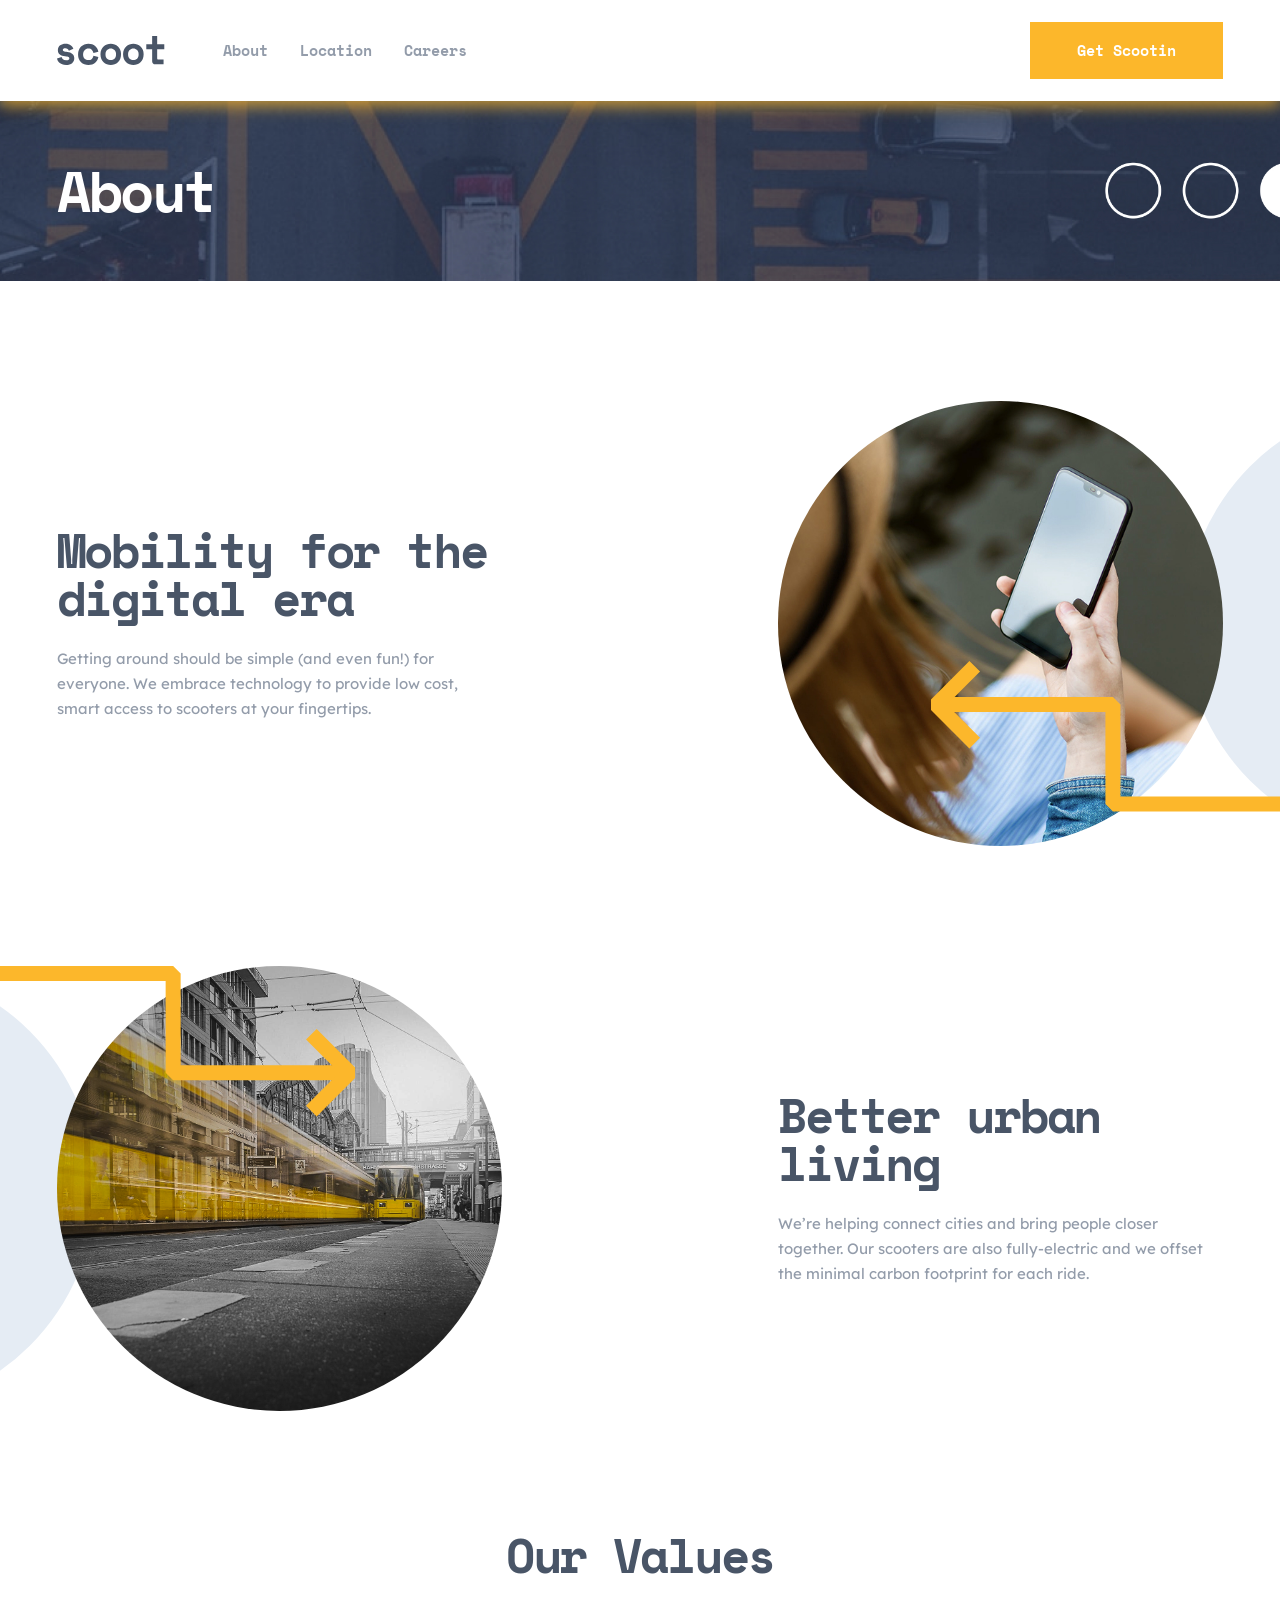
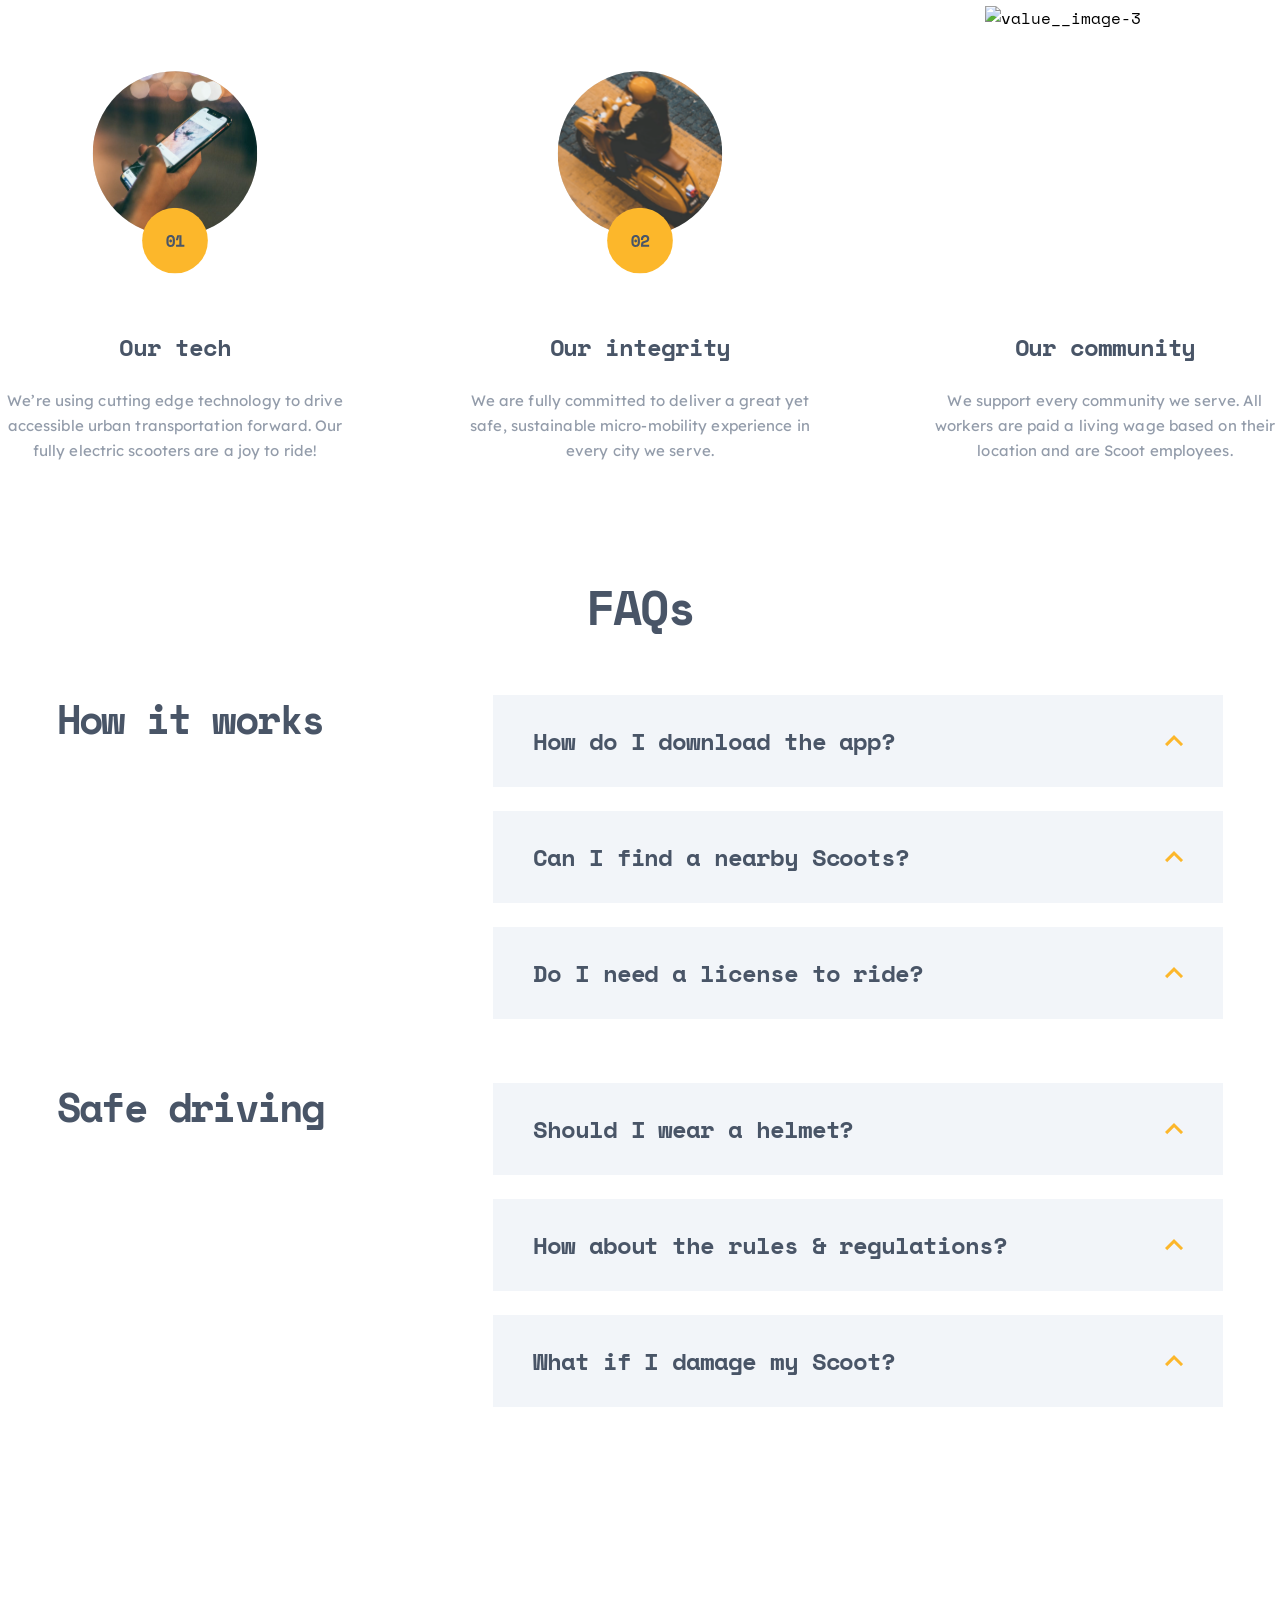
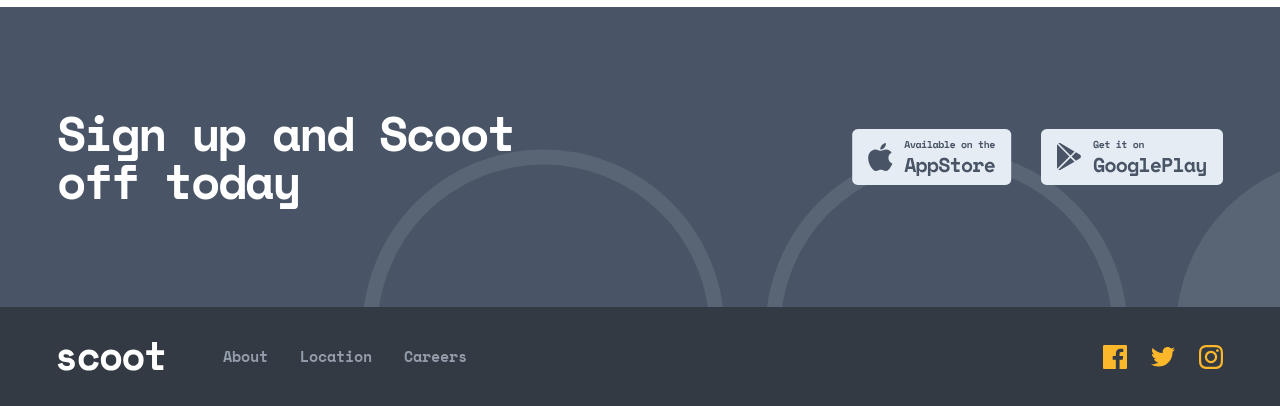
==== commit 963196a4: "final(06.03.2026/12:20)" ====
--- a/about.html
+++ b/about.html
@@ -142,6 +142,131 @@
           <h6 class="values__titles">Our community</h6>
           <p class="values__texts">We support every community we serve. All workers are paid a living wage based on their location and are Scoot employees.</p>
          </div>
+        </div>
+      </section>
+      <section class="faq">
+        <div class="container faq__container">
+          <h3 class="faq__title">FAQs</h3>
+          <div class="faq__bottom-box">
+            <div class="faq__bottom-first-box">
+              <h4 class="faq__bottom-title">How it works</h4>
+              <div class="faq__accardion-box">
+                <div class="faq__accardion-boxes">
+                  <div class="faq__accardion-top-box">
+                    <h6 class="faq__accardion-top-box-title">
+                      How do I download the app?
+                    </h6>
+                    <img
+                      class="faq__accardion-top-box-icon"
+                      src="./icons/chehron.png"
+                      alt="chevron"
+                    />
+                  </div>
+                  <p class="faq__accardion-text">
+                    To download the Scoot app, you can search “Scoot” in both
+                    the App and Google Play stores. An even simpler way to do it
+                    would be to click the relevant link at the bottom of this
+                    page and you’ll be re-directed to the correct page.
+                  </p>
+                </div>
+                <div class="faq__accardion-boxes">
+                  <div class="faq__accardion-top-box">
+                    <h6 class="faq__accardion-top-box-title">
+                      Can I find a nearby Scoots?
+                    </h6>
+                    <img
+                      class="faq__accardion-top-box-icon"
+                      src="./icons/chehron.png"
+                      alt="chevron"
+                    />
+                  </div>
+                  <p class="faq__accardion-text">
+                    To download the Scoot app, you can search “Scoot” in both
+                    the App and Google Play stores. An even simpler way to do it
+                    would be to click the relevant link at the bottom of this
+                    page and you’ll be re-directed to the correct page.
+                  </p>
+                </div>
+                <div class="faq__accardion-boxes">
+                  <div class="faq__accardion-top-box">
+                    <h6 class="faq__accardion-top-box-title">
+                      Do I need a license to ride?
+                    </h6>
+                    <img
+                      class="faq__accardion-top-box-icon"
+                      src="./icons/chehron.png"
+                      alt="chevron"
+                    />
+                  </div>
+                  <p class="faq__accardion-text">
+                    To download the Scoot app, you can search “Scoot” in both
+                    the App and Google Play stores. An even simpler way to do it
+                    would be to click the relevant link at the bottom of this
+                    page and you’ll be re-directed to the correct page.
+                  </p>
+                </div>
+              </div>
+            </div>
+            <div class="faq__bottom-first-box">
+              <h4 class="faq__bottom-title">Safe driving</h4>
+              <div class="faq__accardion-box">
+                <div class="faq__accardion-boxes">
+                  <div class="faq__accardion-top-box">
+                    <h6 class="faq__accardion-top-box-title">
+                      Should I wear a helmet?
+                    </h6>
+                    <img
+                      class="faq__accardion-top-box-icon"
+                      src="./icons/chehron.png"
+                      alt="chevron"
+                    />
+                  </div>
+                  <p class="faq__accardion-text">
+                    Yes, please do! All cities have different laws. But we
+                    strongly strongly strongly recommend always wearing a helmet
+                    regardless of the local laws. We like you and we want you to
+                    be as safe as possible while Scooting.
+                  </p>
+                </div>
+                <div class="faq__accardion-boxes">
+                  <div class="faq__accardion-top-box">
+                    <h6 class="faq__accardion-top-box-title">
+                      How about the rules & regulations?
+                    </h6>
+                    <img
+                      class="faq__accardion-top-box-icon"
+                      src="./icons/chehron.png"
+                      alt="chevron"
+                    />
+                  </div>
+                  <p class="faq__accardion-text">
+                    Yes, please do! All cities have different laws. But we
+                    strongly strongly strongly recommend always wearing a helmet
+                    regardless of the local laws. We like you and we want you to
+                    be as safe as possible while Scooting.
+                  </p>
+                </div>
+                <div class="faq__accardion-boxes">
+                  <div class="faq__accardion-top-box">
+                    <h6 class="faq__accardion-top-box-title">
+                      What if I damage my Scoot?
+                    </h6>
+                    <img
+                      class="faq__accardion-top-box-icon"
+                      src="./icons/chehron.png"
+                      alt="chevron"
+                    />
+                  </div>
+                  <p class="faq__accardion-text">
+                    Yes, please do! All cities have different laws. But we
+                    strongly strongly strongly recommend always wearing a helmet
+                    regardless of the local laws. We like you and we want you to
+                    be as safe as possible while Scooting.
+                  </p>
+                </div>
+              </div>
+            </div>
+          </div>
         </div>
       </section>
         <section class="sign">
--- a/css/main.css
+++ b/css/main.css
@@ -1 +1 @@
-.container{width:100%;max-width:1266px;padding:0 50px;margin:0 auto}.header{box-shadow:rgba(252,182,43,.753) 0px 5px 15px;z-index:1111;top:0;position:fixed;width:100%;background-color:#fff}.header__container{padding-top:22px;padding-bottom:22px;display:flex;flex-direction:row;justify-content:space-between;align-items:center}.header__test-button{opacity:0;display:none;border:none;outline:none;background:none}.header__test-button-icon{width:20px;height:16px;display:none}.header__left-box{display:flex;flex-direction:row;justify-content:center;align-items:center;gap:58.18px}.header__logo-link{transition:100ms ease all}.header__logo-link:active{transition:100ms ease all;opacity:.5}.header__logo-image{width:107.82px;height:28.56px;display:block}.header__nav{display:block}.header__list{display:flex;flex-direction:row;justify-content:center;align-items:center;gap:32px}.header__links-texts{font-family:"Space Mono";font-weight:bold;font-size:15px;line-height:25px;letter-spacing:0px;color:#939caa}.header__button{padding:14px 45px;background-color:#fcb72b;color:#fff;font-family:"Space Mono";font-weight:bold;font-size:15px;line-height:25px;border:2px solid #fcb72b;letter-spacing:0px;cursor:pointer;display:flex;flex-direction:row;justify-content:center;align-items:center;transition:100ms ease all}.header__button:active{transition:100ms ease all;color:#fcb72b;background-color:inherit}.header__mb-buttons{display:none}.header__open-burger{display:none;border:none;outline:none;background:none}.header__open-burger-icon{width:20px;height:16px;display:none}.header__close-burger{display:none;border:none;outline:none;background:none}.header__close-burger-icon{display:none}.header__mb-nav{display:none}.header__mb-list{display:none}.header__mb-lists{display:none}.header__mb-links{display:none}.header__mb-links-texts{display:none}.header__mb-button{display:none}@media(max-width: 1024px){.header{box-shadow:rgba(252,182,43,.753) 0px 5px 15px;z-index:1111;top:0;position:fixed;width:100%;background-color:#fff}.header__container{padding-top:22px;padding-bottom:22px;padding-left:39px;padding-right:39px;display:flex;flex-direction:row;justify-content:space-between;align-items:center}.header__test-button{opacity:0;display:none;border:none;outline:none;background:none}.header__test-button-icon{width:20px;height:16px;display:none}.header__left-box{display:flex;flex-direction:row;justify-content:center;align-items:center;gap:58.18px}.header__logo-link{transition:100ms ease all}.header__logo-link:active{transition:100ms ease all;opacity:.5}.header__logo-image{width:107.82px;height:28.56px;display:block}.header__nav{display:block}.header__list{display:flex;flex-direction:row;justify-content:center;align-items:center;gap:32px}.header__links-texts{font-family:"Space Mono";font-weight:bold;font-size:15px;line-height:25px;letter-spacing:0px;color:#939caa}.header__button{padding:14px 45px;background-color:#fcb72b;color:#fff;font-family:"Space Mono";font-weight:bold;font-size:15px;line-height:25px;border:2px solid #fcb72b;letter-spacing:0px;cursor:pointer;display:flex;flex-direction:row;justify-content:center;align-items:center;transition:100ms ease all}.header__button:active{transition:100ms ease all;color:#fcb72b;background-color:inherit}.header__mb-buttons{display:none}.header__open-burger{display:none;border:none;outline:none;background:none}.header__open-burger-icon{width:20px;height:16px;display:none}.header__close-burger{display:none;border:none;outline:none;background:none}.header__close-burger-icon{display:none}.header__mb-nav{display:none}.header__mb-list{display:none}.header__mb-lists{display:none}.header__mb-links{display:none}.header__mb-links-texts{display:none}.header__mb-button{display:none}}@media(max-width: 767px){.header{box-shadow:rgba(252,182,43,.753) 0px 5px 15px;z-index:1111;top:0;position:fixed;width:100%;background-color:#fff}.header__container{padding-top:22px;padding-bottom:22px;padding-left:24px;padding-right:24px;display:flex;flex-direction:row-reverse;justify-content:space-between;align-items:center}.header__test-button{opacity:0;display:block;border:none;outline:none;background:none}.header__test-button-icon{width:20px;height:16px;display:block}.header__logo-link{transition:100ms ease all}.header__logo-link:active{transition:100ms ease all;opacity:.5}.header__logo-image{width:75.5px;height:20px;display:block}.header__nav{display:none}.header__list{display:none}.header__lists{display:none}.header__links{display:none}.header__links-texts{display:none}.header__button{display:none}.header__mb-buttons{display:block}.header__open-burger{display:block;border:none;outline:none;background:none}.header__open-burger-icon{width:20px;height:16px;display:block}.header__close-burger{display:none;border:none;outline:none;background:none}.header__close-burger-icon{width:20px;height:16px;display:block}.header__mb-div{transition:350ms ease all;z-index:-1;width:100%;height:100vh;position:fixed;top:64px;transform:translateX(-100%);backdrop-filter:blur(5px);background:rgba(0,0,0,.5)}.header__mb-div.active{transition:350ms ease all;transform:translateX(0px)}.header__mb-nav{transition:500ms ease all;z-index:3;display:flex;flex-direction:column;justify-content:space-between;align-items:start;position:fixed;padding:64px 32px 104px 32px;z-index:2;top:0px;left:0;width:85%;height:100vh;background-color:#333a44}.header__mb-list{display:flex;flex-direction:column;justify-content:start;align-items:start;gap:24px}.header__mb-lists{display:block}.header__mb-links{display:block}.header__mb-links-texts{font-family:"Space Mono";font-weight:bold;font-size:18px;line-height:25px;letter-spacing:0px;display:block;color:#e5ecf4}.header__mb-button{display:block;padding:14px 45px;background-color:#fcb72b;color:#fff;font-family:"Space Mono";font-weight:bold;font-size:15px;line-height:25px;border:2px solid #fcb72b;letter-spacing:0px;cursor:pointer;display:flex;flex-direction:row;justify-content:center;align-items:center;transition:100ms ease all}.header__mb-button:active{transition:100ms ease all;color:#fcb72b;background-color:inherit}}.hero{width:100%;margin-top:101px;background-image:url("../../images/hero__background.jpg");background-position:top right;background-repeat:no-repeat;background-size:cover;padding-top:153px;padding-bottom:152px;position:relative;z-index:2}.hero::after{z-index:-1;position:absolute;content:"";display:inline-block;width:203px;height:15px;bottom:310px;left:-70px;background-image:url("../../icons/hero__path.svg");background-repeat:no-repeat;background-size:cover}.hero::before{z-index:-1;position:absolute;content:"";display:inline-block;width:452px;height:151px;bottom:180px;right:300px;background-image:url("../../icons/hero__vector.svg");background-repeat:no-repeat;background-size:cover}.hero__container{display:flex;flex-direction:column;justify-content:center;align-items:start}.hero__box{width:477px;display:flex;flex-direction:column;justify-content:center;align-items:start;gap:40px}.hero__title{font-family:"Space Mono";width:477px;text-align:start;font-size:56px;line-height:56px;letter-spacing:-2.5px;color:#fff}.hero__mini-box{margin-left:auto;display:flex;flex-direction:column;justify-content:center;align-items:start;gap:40px}.hero__text{font-family:"Lexend Deca";width:400px;text-align:start;font-size:15px;line-height:25px;letter-spacing:0px;color:#fff}.hero__button{padding:14px 45px;background-color:#fcb72b;color:#fff;font-family:"Space Mono";font-weight:bold;font-size:15px;line-height:25px;border:2px solid #fcb72b;letter-spacing:0px;cursor:pointer;display:flex;flex-direction:row;justify-content:center;align-items:center;transition:100ms ease all}.hero__button:active{transition:100ms ease all;color:#fcb72b;background-color:inherit}@media(max-width: 1300px){.hero{width:100%;margin-top:101px;background-image:url("../../images/hero__background.jpg");background-position:top right;background-repeat:no-repeat;background-size:cover;padding-top:153px;padding-bottom:152px;position:relative;z-index:2}.hero::after{z-index:-1;position:absolute;content:"";display:inline-block;width:203px;height:15px;bottom:310px;left:-100px;background-image:url("../../icons/hero__path.svg");background-repeat:no-repeat;background-size:cover}.hero::before{z-index:-1;position:absolute;content:"";display:inline-block;width:452px;height:151px;bottom:180px;right:200px;background-image:url("../../icons/hero__vector.svg");background-repeat:no-repeat;background-size:cover}.hero__container{display:flex;flex-direction:column;justify-content:center;align-items:start}.hero__box{width:477px;display:flex;flex-direction:column;justify-content:center;align-items:start;gap:40px}.hero__title{font-family:"Space Mono";width:477px;text-align:start;font-size:56px;line-height:56px;letter-spacing:-2.5px;color:#fff}.hero__mini-box{margin-left:auto;display:flex;flex-direction:column;justify-content:center;align-items:start;gap:40px}.hero__text{font-family:"Lexend Deca";width:400px;text-align:start;font-size:15px;line-height:25px;letter-spacing:0px;color:#fff}.hero__button{padding:14px 45px;background-color:#fcb72b;color:#fff;font-family:"Space Mono";font-weight:bold;font-size:15px;line-height:25px;border:2px solid #fcb72b;letter-spacing:0px;cursor:pointer;display:flex;flex-direction:row;justify-content:center;align-items:center;transition:100ms ease all}.hero__button:active{transition:100ms ease all;color:#fcb72b;background-color:inherit}}@media(max-width: 1200px){.hero{width:100%;margin-top:101px;background-image:url("../../images/hero__background.jpg");background-position:top right;background-repeat:no-repeat;background-size:cover;padding-top:153px;padding-bottom:152px;position:relative;z-index:2}.hero::after{z-index:-1;position:absolute;content:"";display:inline-block;width:203px;height:15px;bottom:310px;left:-100px;background-image:url("../../icons/hero__path.svg");background-repeat:no-repeat;background-size:cover}.hero::before{z-index:-1;position:absolute;content:"";display:inline-block;width:452px;height:151px;bottom:180px;right:200px;background-image:url("../../icons/hero__vector.svg");background-repeat:no-repeat;background-size:cover}.hero__container{display:flex;flex-direction:column;justify-content:center;align-items:start}.hero__box{width:477px;display:flex;flex-direction:column;justify-content:center;align-items:start;gap:40px}.hero__title{font-family:"Space Mono";width:477px;text-align:start;font-size:56px;line-height:56px;letter-spacing:-2.5px;color:#fff}.hero__mini-box{margin-left:auto;display:flex;flex-direction:column;justify-content:center;align-items:start;gap:40px}.hero__text{font-family:"Lexend Deca";width:400px;text-align:start;font-size:15px;line-height:25px;letter-spacing:0px;color:#fff}.hero__button{padding:14px 45px;background-color:#fcb72b;color:#fff;font-family:"Space Mono";font-weight:bold;font-size:15px;line-height:25px;border:2px solid #fcb72b;letter-spacing:0px;cursor:pointer;display:flex;flex-direction:row;justify-content:center;align-items:center;transition:100ms ease all}.hero__button:active{transition:100ms ease all;color:#fcb72b;background-color:inherit}}@media(max-width: 1100px){.hero{width:100%;margin-top:101px;background-image:url("../../images/hero__background.jpg");background-position:top right;background-repeat:no-repeat;background-size:cover;padding-top:153px;padding-bottom:152px;position:relative;z-index:2}.hero::after{z-index:-1;position:absolute;content:"";display:inline-block;width:203px;height:15px;bottom:310px;left:-100px;background-image:url("../../icons/hero__path.svg");background-repeat:no-repeat;background-size:cover}.hero::before{z-index:-1;position:absolute;content:"";display:inline-block;width:452px;height:151px;bottom:180px;right:20px;background-image:url("../../icons/hero__vector.svg");background-repeat:no-repeat;background-size:cover}.hero__container{display:flex;flex-direction:column;justify-content:center;align-items:start}.hero__box{width:477px;display:flex;flex-direction:column;justify-content:center;align-items:start;gap:40px}.hero__title{font-family:"Space Mono";width:477px;text-align:start;font-size:56px;line-height:56px;letter-spacing:-2.5px;color:#fff}.hero__mini-box{margin-left:auto;display:flex;flex-direction:column;justify-content:center;align-items:start;gap:40px}.hero__text{font-family:"Lexend Deca";width:400px;text-align:start;font-size:15px;line-height:25px;letter-spacing:0px;color:#fff}.hero__button{padding:14px 45px;background-color:#fcb72b;color:#fff;font-family:"Space Mono";font-weight:bold;font-size:15px;line-height:25px;border:2px solid #fcb72b;letter-spacing:0px;cursor:pointer;display:flex;flex-direction:row;justify-content:center;align-items:center;transition:100ms ease all}.hero__button:active{transition:100ms ease all;color:#fcb72b;background-color:inherit}}@media(max-width: 1024px){.hero{width:100%;margin-top:101px;background-image:url("../../images/hero__tb-background.jpg");background-position:top right;background-repeat:no-repeat;background-size:cover;padding-top:137px;padding-bottom:217px;position:relative}.hero::after{z-index:1;position:absolute;content:"";display:none;width:203px;height:15px;top:0;left:0;background-image:url("../../icons/hero__path.svg");background-repeat:no-repeat;background-size:cover}.hero::before{z-index:1;position:absolute;content:"";display:inline-block;width:325px;height:151px;bottom:40px;left:0;background-image:url("../../icons/hero__tb-vector.svg");background-repeat:no-repeat;background-size:cover}.hero__container{display:flex;flex-direction:column;justify-content:center;align-items:center;padding-left:39px;padding-right:39px}.hero__box{width:100%;display:flex;flex-direction:column;justify-content:center;align-items:center;gap:24px}.hero__title{font-family:"Space Mono";width:573px;text-align:center;font-size:56px;line-height:56px;letter-spacing:-2.5px;color:#fff}.hero__mini-box{width:100%;display:flex;flex-direction:column;justify-content:center;align-items:center;gap:32px}.hero__text{font-family:"Lexend Deca";width:573px;text-align:center;font-size:15px;line-height:25px;letter-spacing:0px;color:#fff}.hero__button{padding:14px 45px;background-color:#fcb72b;color:#fff;font-family:"Space Mono";font-weight:bold;font-size:15px;line-height:25px;border:2px solid #fcb72b;letter-spacing:0px;cursor:pointer;display:flex;flex-direction:row;justify-content:center;align-items:center;transition:100ms ease all}.hero__button:active{transition:100ms ease all;color:#fcb72b;background-color:inherit}}@media(max-width: 767px){.hero{width:100%;margin-top:64px;background-image:url("../../images/hero__mb-background.jpg");background-position:top right;background-repeat:no-repeat;background-size:cover;padding-top:115px;padding-bottom:179px;position:relative}.hero::after{position:absolute;content:"";display:none;width:203px;height:15px;top:0;left:0;background-image:url("../../icons/hero__path.svg");background-repeat:no-repeat;background-size:cover}.hero::before{position:absolute;content:"";display:inline-block;width:140px;height:151px;bottom:34px;left:0;background-image:url("../../icons/hero__mb-vector.svg");background-repeat:no-repeat;background-size:cover}.hero__container{display:flex;flex-direction:column;justify-content:center;align-items:center;padding-left:24px;padding-right:24px}.hero__box{display:flex;flex-direction:column;justify-content:center;align-items:center;gap:24px}.hero__title{width:100%;font-family:"Space Mono";text-align:center;font-size:40px;line-height:40px;letter-spacing:-1.79px;color:#fff}.hero__mini-box{display:flex;flex-direction:column;justify-content:center;align-items:center;gap:34px}.hero__text{font-family:"Lexend Deca";width:100%;text-align:center;font-size:15px;line-height:25px;letter-spacing:0px;color:#fff}.hero__button{padding:14px 45px;background-color:#fcb72b;color:#fff;font-family:"Space Mono";font-weight:bold;font-size:15px;line-height:25px;border:2px solid #fcb72b;letter-spacing:0px;cursor:pointer;display:flex;flex-direction:row;justify-content:center;align-items:center;transition:100ms ease all}.hero__button:active{transition:100ms ease all;color:#fcb72b;background-color:inherit}}.category{z-index:1;position:relative;padding-top:122px}.category::after{z-index:-1;position:absolute;content:"";display:inline-block;width:973px;height:15px;top:165px;left:0;background-image:url("../../icons/category__path.svg");background-repeat:no-repeat;background-size:cover}.category__container{display:flex;flex-direction:row;justify-content:space-between;align-items:start;gap:0px}.category__boxes{display:flex;flex-direction:column;justify-content:center;align-items:start;gap:40px}.category__images{width:96px;height:96px;-o-object-fit:contain;object-fit:contain}.category__mini-boxes{display:flex;flex-direction:column;justify-content:center;align-items:start;gap:27px}.category__titles{font-family:"Space Mono";font-weight:bold;font-size:24px;line-height:28px;letter-spacing:-1.07px;color:#495567;text-align:start}.category__texts{width:350px;font-family:"Lexend Deca";font-weight:bold;font-size:15px;line-height:25px;letter-spacing:0px;color:#939caa;text-align:start}@media(max-width: 1170px){.category{z-index:1;position:relative;padding-top:122px}.category::after{z-index:-1;position:absolute;content:"";display:inline-block;width:973px;height:15px;top:165px;left:0;background-image:url("../../icons/category__path.svg");background-repeat:no-repeat;background-size:cover}.category__container{display:flex;flex-direction:row;justify-content:space-between;align-items:start;gap:0px}.category__boxes{display:flex;flex-direction:column;justify-content:center;align-items:start;gap:40px}.category__images{width:96px;height:96px;-o-object-fit:contain;object-fit:contain}.category__mini-boxes{display:flex;flex-direction:column;justify-content:center;align-items:start;gap:27px}.category__titles{font-family:"Space Mono";font-weight:bold;font-size:24px;line-height:28px;letter-spacing:-1.07px;color:#495567;text-align:start}.category__texts{width:300px;font-family:"Lexend Deca";font-weight:bold;font-size:15px;line-height:25px;letter-spacing:0px;color:#939caa;text-align:start}}@media(max-width: 1145px){.category{z-index:1;position:relative;padding-top:122px}.category::after{z-index:-1;position:absolute;content:"";display:inline-block;width:973px;height:15px;top:165px;left:0;background-image:url("../../icons/category__path.svg");background-repeat:no-repeat;background-size:cover}.category__container{display:flex;flex-direction:row;justify-content:space-between;align-items:start;gap:0px}.category__boxes{display:flex;flex-direction:column;justify-content:center;align-items:start;gap:40px}.category__images{width:96px;height:96px;-o-object-fit:contain;object-fit:contain}.category__mini-boxes{display:flex;flex-direction:column;justify-content:center;align-items:start;gap:27px}.category__titles{font-family:"Space Mono";font-weight:bold;font-size:24px;line-height:28px;letter-spacing:-1.07px;color:#495567;text-align:start}.category__texts{width:280px;font-family:"Lexend Deca";font-weight:bold;font-size:15px;line-height:25px;letter-spacing:0px;color:#939caa;text-align:start}}@media(max-width: 1024px){.category{z-index:1;position:relative;padding-top:122px}.category::after{z-index:-1;position:absolute;content:"";display:inline-block;width:15px;height:512px;top:0;left:193px;background-image:url("../../icons/category__tb-path.svg");background-repeat:no-repeat;background-size:cover}.category__container{padding-left:39px;padding-right:39px;display:flex;flex-direction:column;justify-content:center;align-items:center;gap:40px}.category__boxes{width:100%;display:flex;flex-direction:row;justify-content:space-around;align-items:start;gap:0px}.category__images{width:96px;height:96px;-o-object-fit:contain;object-fit:contain}.category__mini-boxes{display:flex;flex-direction:column;justify-content:center;align-items:start;gap:27px}.category__titles{font-family:"Space Mono";font-weight:bold;font-size:24px;line-height:28px;letter-spacing:-1.07px;color:#495567;text-align:start}.category__texts{width:398px;font-family:"Lexend Deca";font-weight:bold;font-size:15px;line-height:25px;letter-spacing:0px;color:#939caa;text-align:start}}@media(max-width: 820px){.category{z-index:1;position:relative;padding-top:122px}.category::after{z-index:-1;position:absolute;content:"";display:inline-block;width:15px;height:512px;top:0;left:142px;background-image:url("../../icons/category__tb-path.svg");background-repeat:no-repeat;background-size:cover}.category__container{padding-left:39px;padding-right:39px;display:flex;flex-direction:column;justify-content:center;align-items:center;gap:40px}.category__boxes{width:100%;display:flex;flex-direction:row;justify-content:space-around;align-items:start;gap:0px}.category__images{width:96px;height:96px;-o-object-fit:contain;object-fit:contain}.category__mini-boxes{display:flex;flex-direction:column;justify-content:center;align-items:start;gap:27px}.category__titles{font-family:"Space Mono";font-weight:bold;font-size:24px;line-height:28px;letter-spacing:-1.07px;color:#495567;text-align:start}.category__texts{width:398px;font-family:"Lexend Deca";font-weight:bold;font-size:15px;line-height:25px;letter-spacing:0px;color:#939caa;text-align:start}}@media(max-width: 768px){.category{z-index:1;position:relative;padding-top:122px}.category::after{z-index:-1;position:absolute;content:"";display:inline-block;width:15px;height:512px;top:0;left:130px;background-image:url("../../icons/category__tb-path.svg");background-repeat:no-repeat;background-size:cover}.category__container{padding-left:39px;padding-right:39px;display:flex;flex-direction:column;justify-content:center;align-items:center;gap:40px}.category__boxes{width:100%;display:flex;flex-direction:row;justify-content:space-around;align-items:start;gap:0px}.category__images{width:96px;height:96px;-o-object-fit:contain;object-fit:contain}.category__mini-boxes{display:flex;flex-direction:column;justify-content:center;align-items:start;gap:27px}.category__titles{font-family:"Space Mono";font-weight:bold;font-size:24px;line-height:28px;letter-spacing:-1.07px;color:#495567;text-align:start}.category__texts{width:398px;font-family:"Lexend Deca";font-weight:bold;font-size:15px;line-height:25px;letter-spacing:0px;color:#939caa;text-align:start}}@media(max-width: 767px){.category{z-index:1;position:relative;padding-top:120px}.category::after{z-index:-1;position:absolute;content:"";display:none;width:15px;height:512px;top:0;left:130px;background-image:url("../../icons/category__tb-path.svg");background-repeat:no-repeat;background-size:cover}.category__container{padding-left:24px;padding-right:24px;display:flex;flex-direction:column;justify-content:center;align-items:center;gap:48px}.category__boxes{display:flex;flex-direction:column;justify-content:center;align-items:center;gap:24px}.category__images{width:56px;height:56px}.category__mini-boxes{display:flex;flex-direction:column;justify-content:center;align-items:center;gap:24px}.category__titles{font-family:"Space Mono";font-weight:bold;font-size:20px;line-height:28px;letter-spacing:-0.89px;color:#495567;text-align:center}.category__texts{width:100%;font-family:"Lexend Deca";font-weight:bold;font-size:15px;line-height:25px;letter-spacing:0px;color:#939caa;text-align:center}}.easy{margin-top:200px;position:relative;z-index:2}.easy::after{position:absolute;content:"";display:inline-block;width:741px;height:151px;top:300px;right:0;background-image:url("../../icons/easy__vector.svg");background-repeat:no-repeat;background-size:cover}.easy::before{z-index:-1;position:absolute;content:"";display:inline-block;width:95px;height:445px;top:0px;right:0;background-image:url("../../icons/easy__mask.svg");background-repeat:no-repeat;background-size:cover}.easy__container{display:flex;flex-direction:row;justify-content:space-between;align-items:center;gap:0px}.easy__left-box{display:flex;flex-direction:column;justify-content:center;align-items:start;gap:24px}.easy__title{width:457px;text-align:start;font-family:"Space Mono";font-weight:bold;font-size:48px;line-height:48px;letter-spacing:-2.14px;color:#495567}.easy__text{width:445px;text-align:start;font-family:"Lexend Deca";font-weight:400;font-size:15px;line-height:25px;letter-spacing:0px;color:#939caa}.easy__button{padding:14px 45px;background-color:#fcb72b;color:#fff;font-family:"Space Mono";font-weight:bold;font-size:15px;line-height:25px;border:2px solid #fcb72b;letter-spacing:0px;cursor:pointer;display:flex;flex-direction:row;justify-content:center;align-items:center;transition:100ms ease all}.easy__button:active{transition:100ms ease all;color:#fcb72b;background-color:inherit}.easy__image{width:445px;height:445px;border-radius:50%}@media(max-width: 1145px){.easy{margin-top:145px;position:relative}.easy::after{position:absolute;content:"";display:inline-block;width:735px;height:151px;top:300px;right:0;background-image:url("../../icons/easy__tb-vector.svg");background-repeat:no-repeat;background-size:cover}.easy::before{position:absolute;content:"";display:inline-block;width:95px;height:445px;top:0px;right:0;background-image:url("../../icons/easy__mask.svg");background-repeat:no-repeat;background-size:cover}.easy__container{display:flex;flex-direction:column-reverse;justify-content:center;align-items:center;gap:56px}.easy__left-box{display:flex;flex-direction:column;justify-content:center;align-items:center;gap:40px}.easy__title{width:457px;text-align:center;font-family:"Space Mono";font-weight:bold;font-size:48px;line-height:48px;letter-spacing:-2.14px;color:#495567}.easy__text{width:573px;text-align:center;font-family:"Lexend Deca";font-weight:400;font-size:15px;line-height:25px;letter-spacing:0px;color:#939caa}.easy__button{padding:14px 45px;background-color:#fcb72b;color:#fff;font-family:"Space Mono";font-weight:bold;font-size:15px;line-height:25px;border:2px solid #fcb72b;letter-spacing:0px;cursor:pointer;display:flex;flex-direction:row;justify-content:center;align-items:center;transition:100ms ease all}.easy__button:active{transition:100ms ease all;color:#fcb72b;background-color:inherit}.easy__image{width:445px;height:445px;border-radius:50%}}@media(max-width: 1024px){.easy{margin-top:145px;position:relative}.easy::after{position:absolute;content:"";display:inline-block;width:735px;height:151px;top:300px;right:0;background-image:url("../../icons/easy__tb-vector.svg");background-repeat:no-repeat;background-size:cover}.easy::before{position:absolute;content:"";display:inline-block;width:95px;height:445px;top:0px;right:0;background-image:url("../../icons/easy__mask.svg");background-repeat:no-repeat;background-size:cover}.easy__container{display:flex;flex-direction:column-reverse;justify-content:center;align-items:center;gap:56px;padding-left:39px;padding-right:39px}.easy__left-box{display:flex;flex-direction:column;justify-content:center;align-items:center;gap:40px}.easy__title{width:457px;text-align:center;font-family:"Space Mono";font-weight:bold;font-size:48px;line-height:48px;letter-spacing:-2.14px;color:#495567}.easy__text{width:573px;text-align:center;font-family:"Lexend Deca";font-weight:400;font-size:15px;line-height:25px;letter-spacing:0px;color:#939caa}.easy__button{padding:14px 45px;background-color:#fcb72b;color:#fff;font-family:"Space Mono";font-weight:bold;font-size:15px;line-height:25px;border:2px solid #fcb72b;letter-spacing:0px;cursor:pointer;display:flex;flex-direction:row;justify-content:center;align-items:center;transition:100ms ease all}.easy__button:active{transition:100ms ease all;color:#fcb72b;background-color:inherit}.easy__image{width:445px;height:445px;border-radius:50%}}@media(max-width: 767px){.easy{margin-top:120px;position:relative}.easy::after{position:absolute;content:"";display:inline-block;width:349px;height:151px;top:160px;right:0;background-image:url("../../icons/easy__mb-vector.svg");background-repeat:no-repeat;background-size:cover}.easy::before{position:absolute;content:"";display:none;width:95px;height:445px;top:0px;right:0;background-image:url("../../icons/easy__mask.svg");background-repeat:no-repeat;background-size:cover}.easy__container{display:flex;flex-direction:column-reverse;justify-content:center;align-items:center;gap:56px;padding-left:24px;padding-right:24px}.easy__left-box{display:flex;flex-direction:column;justify-content:center;align-items:center;gap:32px}.easy__title{width:311px;text-align:center;font-family:"Space Mono";font-weight:bold;font-size:32px;line-height:32px;letter-spacing:-1.43px;color:#495567}.easy__text{width:100%;text-align:center;font-family:"Lexend Deca";font-weight:400;font-size:15px;line-height:25px;letter-spacing:0px;color:#939caa}.easy__button{padding:14px 45px;background-color:#fcb72b;color:#fff;font-family:"Space Mono";font-weight:bold;font-size:15px;line-height:25px;border:2px solid #fcb72b;letter-spacing:0px;cursor:pointer;display:flex;flex-direction:row;justify-content:center;align-items:center;transition:100ms ease all}.easy__button:active{transition:100ms ease all;color:#fcb72b;background-color:inherit}.easy__image{width:311px;height:311px;border-radius:50%}}.city{margin-top:160px;position:relative;z-index:2}.city::after{position:absolute;content:"";display:inline-block;width:356px;height:151px;top:0px;left:0;background-image:url("../../icons/city__vector.svg");background-repeat:no-repeat;background-size:cover}.city::before{z-index:-1;position:absolute;content:"";display:inline-block;width:95px;height:445px;top:0px;left:0;background-image:url("../../icons/easy__mask.svg");background-repeat:no-repeat;background-size:cover;transform:rotate(180deg)}.city__container{display:flex;flex-direction:row;justify-content:space-between;align-items:center;gap:0px}.city__left-box{display:flex;flex-direction:column;justify-content:center;align-items:start;gap:24px}.city__title{width:457px;text-align:start;font-family:"Space Mono";font-weight:bold;font-size:48px;line-height:48px;letter-spacing:-2.14px;color:#495567}.city__text{width:445px;text-align:start;font-family:"Lexend Deca";font-weight:400;font-size:15px;line-height:25px;letter-spacing:0px;color:#939caa}.city__button{padding:14px 45px;background-color:#fcb72b;color:#fff;font-family:"Space Mono";font-weight:bold;font-size:15px;line-height:25px;border:2px solid #fcb72b;letter-spacing:0px;cursor:pointer;display:flex;flex-direction:row;justify-content:center;align-items:center;transition:100ms ease all}.city__button:active{transition:100ms ease all;color:#fcb72b;background-color:inherit}.city__image{width:445px;height:445px;border-radius:50%}@media(max-width: 1145px){.city{margin-top:128px;position:relative}.city::after{position:absolute;content:"";display:inline-block;width:355px;height:151px;top:0px;left:0;background-image:url("../../icons/city__tb-vector.svg");background-repeat:no-repeat;background-size:cover}.city::before{position:absolute;content:"";display:inline-block;width:95px;height:445px;top:0px;left:0;background-image:url("../../icons/easy__mask.svg");background-repeat:no-repeat;background-size:cover;transform:rotate(180deg)}.city__container{display:flex;flex-direction:column;justify-content:center;align-items:center;gap:56px}.city__left-box{display:flex;flex-direction:column;justify-content:center;align-items:center;gap:40px}.city__title{width:457px;text-align:center;font-family:"Space Mono";font-weight:bold;font-size:48px;line-height:48px;letter-spacing:-2.14px;color:#495567}.city__text{width:573px;text-align:center;font-family:"Lexend Deca";font-weight:400;font-size:15px;line-height:25px;letter-spacing:0px;color:#939caa}.city__button{padding:14px 45px;background-color:#fcb72b;color:#fff;font-family:"Space Mono";font-weight:bold;font-size:15px;line-height:25px;border:2px solid #fcb72b;letter-spacing:0px;cursor:pointer;display:flex;flex-direction:row;justify-content:center;align-items:center;transition:100ms ease all}.city__button:active{transition:100ms ease all;color:#fcb72b;background-color:inherit}.city__image{width:445px;height:445px;border-radius:50%}}@media(max-width: 1024px){.city{margin-top:128px;position:relative}.city::after{position:absolute;content:"";display:inline-block;width:355px;height:151px;top:0px;left:0;background-image:url("../../icons/city__tb-vector.svg");background-repeat:no-repeat;background-size:cover}.city::before{position:absolute;content:"";display:inline-block;width:95px;height:445px;top:0px;left:0;background-image:url("../../icons/easy__mask.svg");background-repeat:no-repeat;background-size:cover;transform:rotate(180deg)}.city__container{display:flex;flex-direction:column;justify-content:center;align-items:center;gap:56px;padding-left:39px;padding-right:39px}.city__left-box{display:flex;flex-direction:column;justify-content:center;align-items:center;gap:40px}.city__title{width:457px;text-align:center;font-family:"Space Mono";font-weight:bold;font-size:48px;line-height:48px;letter-spacing:-2.14px;color:#495567}.city__text{width:573px;text-align:center;font-family:"Lexend Deca";font-weight:400;font-size:15px;line-height:25px;letter-spacing:0px;color:#939caa}.city__button{padding:14px 45px;background-color:#fcb72b;color:#fff;font-family:"Space Mono";font-weight:bold;font-size:15px;line-height:25px;border:2px solid #fcb72b;letter-spacing:0px;cursor:pointer;display:flex;flex-direction:row;justify-content:center;align-items:center;transition:100ms ease all}.city__button:active{transition:100ms ease all;color:#fcb72b;background-color:inherit}.city__image{width:445px;height:445px;border-radius:50%}}@media(max-width: 767px){.city{margin-top:120px;position:relative}.city::after{position:absolute;content:"";display:inline-block;width:267px;height:151px;top:0px;left:0;background-image:url("../../icons/city__mb-vector.svg");background-repeat:no-repeat;background-size:cover}.city::before{position:absolute;content:"";display:none;width:95px;height:445px;top:0px;right:0;background-image:url("../../icons/easy__mask.svg");background-repeat:no-repeat;background-size:cover}.city__container{display:flex;flex-direction:column;justify-content:center;align-items:center;gap:56px;padding-left:24px;padding-right:24px}.city__left-box{display:flex;flex-direction:column;justify-content:center;align-items:center;gap:32px}.city__title{width:311px;text-align:center;font-family:"Space Mono";font-weight:bold;font-size:32px;line-height:32px;letter-spacing:-1.43px;color:#495567}.city__text{width:100%;text-align:center;font-family:"Lexend Deca";font-weight:400;font-size:15px;line-height:25px;letter-spacing:0px;color:#939caa}.city__button{padding:14px 45px;background-color:#fcb72b;color:#fff;font-family:"Space Mono";font-weight:bold;font-size:15px;line-height:25px;border:2px solid #fcb72b;letter-spacing:0px;cursor:pointer;display:flex;flex-direction:row;justify-content:center;align-items:center;transition:100ms ease all}.city__button:active{transition:100ms ease all;color:#fcb72b;background-color:inherit}.city__image{width:311px;height:311px;border-radius:50%}}.zero{margin-top:160px;position:relative;z-index:2}.zero::after{position:absolute;content:"";display:inline-block;width:361px;height:151px;top:90px;right:0;background-image:url("../../icons/zero__vector.svg");background-repeat:no-repeat;background-size:cover}.zero::before{z-index:-1;position:absolute;content:"";display:inline-block;width:95px;height:445px;top:0px;right:0;background-image:url("../../icons/easy__mask.svg");background-repeat:no-repeat;background-size:cover}.zero__container{display:flex;flex-direction:row;justify-content:space-between;align-items:center;gap:0}.zero__left-box{display:flex;flex-direction:column;justify-content:center;align-items:start;gap:24px}.zero__title{width:457px;text-align:start;font-family:"Space Mono";font-weight:bold;font-size:48px;line-height:48px;letter-spacing:-2.14px;color:#495567}.zero__text{width:445px;text-align:start;font-family:"Lexend Deca";font-weight:400;font-size:15px;line-height:25px;letter-spacing:0px;color:#939caa}.zero__button{padding:14px 45px;background-color:#fcb72b;color:#fff;font-family:"Space Mono";font-weight:bold;font-size:15px;line-height:25px;border:2px solid #fcb72b;letter-spacing:0px;cursor:pointer;display:flex;flex-direction:row;justify-content:center;align-items:center;transition:100ms ease all}.zero__button:active{transition:100ms ease all;color:#fcb72b;background-color:inherit}.zero__image{width:445px;height:445px;border-radius:50%}@media(max-width: 1145px){.zero{margin-top:120px;position:relative}.zero::after{position:absolute;content:"";display:inline-block;width:355px;height:151px;top:65px;right:0;background-image:url("../../icons/zero__tb-vector.svg");background-repeat:no-repeat;background-size:cover}.zero::before{position:absolute;content:"";display:inline-block;width:95px;height:445px;top:0px;right:0;background-image:url("../../icons/easy__mask.svg");background-repeat:no-repeat;background-size:cover}.zero__container{display:flex;flex-direction:column-reverse;justify-content:center;align-items:center;gap:56px}.zero__left-box{display:flex;flex-direction:column;justify-content:center;align-items:center;gap:40px}.zero__title{width:457px;text-align:center;font-family:"Space Mono";font-weight:bold;font-size:48px;line-height:48px;letter-spacing:-2.14px;color:#495567}.zero__text{width:573px;text-align:center;font-family:"Lexend Deca";font-weight:400;font-size:15px;line-height:25px;letter-spacing:0px;color:#939caa}.zero__button{padding:14px 45px;background-color:#fcb72b;color:#fff;font-family:"Space Mono";font-weight:bold;font-size:15px;line-height:25px;border:2px solid #fcb72b;letter-spacing:0px;cursor:pointer;display:flex;flex-direction:row;justify-content:center;align-items:center;transition:100ms ease all}.zero__button:active{transition:100ms ease all;color:#fcb72b;background-color:inherit}.zero__image{width:445px;height:445px;border-radius:50%}}@media(max-width: 1024px){.zero{margin-top:120px;position:relative}.zero::after{position:absolute;content:"";display:inline-block;width:355px;height:151px;top:65px;right:0;background-image:url("../../icons/zero__tb-vector.svg");background-repeat:no-repeat;background-size:cover}.zero::before{position:absolute;content:"";display:inline-block;width:95px;height:445px;top:0px;right:0;background-image:url("../../icons/easy__mask.svg");background-repeat:no-repeat;background-size:cover}.zero__container{display:flex;flex-direction:column-reverse;justify-content:center;align-items:center;gap:56px;padding-left:39px;padding-right:39px}.zero__left-box{display:flex;flex-direction:column;justify-content:center;align-items:center;gap:40px}.zero__title{width:457px;text-align:center;font-family:"Space Mono";font-weight:bold;font-size:48px;line-height:48px;letter-spacing:-2.14px;color:#495567}.zero__text{width:573px;text-align:center;font-family:"Lexend Deca";font-weight:400;font-size:15px;line-height:25px;letter-spacing:0px;color:#939caa}.zero__button{padding:14px 45px;background-color:#fcb72b;color:#fff;font-family:"Space Mono";font-weight:bold;font-size:15px;line-height:25px;border:2px solid #fcb72b;letter-spacing:0px;cursor:pointer;display:flex;flex-direction:row;justify-content:center;align-items:center;transition:100ms ease all}.zero__button:active{transition:100ms ease all;color:#fcb72b;background-color:inherit}.zero__image{width:445px;height:445px;border-radius:50%}}@media(max-width: 767px){.zero{margin-top:120px;position:relative}.zero::after{position:absolute;content:"";display:inline-block;width:219px;height:151px;top:0px;right:0;background-image:url("../../icons/zero__mb-vector.svg");background-repeat:no-repeat;background-size:cover}.zero::before{position:absolute;content:"";display:none;width:95px;height:445px;top:0px;right:0;background-image:url("../../icons/easy__mask.svg");background-repeat:no-repeat;background-size:cover}.zero__container{display:flex;flex-direction:column-reverse;justify-content:center;align-items:center;gap:56px;padding-left:24px;padding-right:24px}.zero__left-box{display:flex;flex-direction:column;justify-content:center;align-items:center;gap:32px}.zero__title{width:311px;text-align:center;font-family:"Space Mono";font-weight:bold;font-size:32px;line-height:32px;letter-spacing:-1.43px;color:#495567}.zero__text{width:100%;text-align:center;font-family:"Lexend Deca";font-weight:400;font-size:15px;line-height:25px;letter-spacing:0px;color:#939caa}.zero__button{padding:14px 45px;background-color:#fcb72b;color:#fff;font-family:"Space Mono";font-weight:bold;font-size:15px;line-height:25px;border:2px solid #fcb72b;letter-spacing:0px;cursor:pointer;display:flex;flex-direction:row;justify-content:center;align-items:center;transition:100ms ease all}.zero__button:active{transition:100ms ease all;color:#fcb72b;background-color:inherit}.zero__image{width:311px;height:311px;border-radius:50%}}.sign{margin-top:200px;padding-top:102px;padding-bottom:102px;width:100%;background-image:url("../../icons/sign__background.svg");background-repeat:no-repeat;background-position:center;background-size:cover}.sign__container{display:flex;flex-direction:row;justify-content:space-between;align-items:center}.sign__title{width:457px;text-align:start;font-family:"Space Mono";font-size:48px;line-height:48px;letter-spacing:-2.14px;color:#fff}.sign__icon-box{display:flex;flex-direction:row;justify-content:center;align-items:center;gap:18px}.sign__icon-link{transition:200ms ease all}.sign__icon-link:active{transition:200ms ease all;opacity:.5}.sign__icon-image{width:182px;height:56px;vertical-align:middle}@media(max-width: 1024px){.sign{margin-top:104px;padding-top:62px;padding-bottom:62px;width:100%;background-image:url("../../icons/sign__tb-background.svg");background-repeat:no-repeat;background-position:center;background-size:cover}.sign__container{padding-left:39px;padding-right:39px;display:flex;flex-direction:column;justify-content:center;align-items:center;gap:40px}.sign__title{width:457px;text-align:center;font-family:"Space Mono";font-size:48px;line-height:48px;letter-spacing:-2.14px;color:#fff}.sign__icon-box{display:flex;flex-direction:row;justify-content:center;align-items:center;gap:12.86px}.sign__icon-link{transition:200ms ease all}.sign__icon-link:active{transition:200ms ease all;opacity:.5}.sign__icon-image{width:130px;height:40px;vertical-align:middle}}@media(max-width: 767px){.sign{margin-top:120px;padding-top:88px;padding-bottom:88px;width:100%;background-image:url("../../icons/sign__mb-background.svg");background-repeat:no-repeat;background-position:center;background-size:cover}.sign__container{padding-left:24px;padding-right:24px;display:flex;flex-direction:column;justify-content:center;align-items:center;gap:40px}.sign__title{width:100%;text-align:center;font-family:"Space Mono";font-size:32px;line-height:32px;letter-spacing:1.43px;color:#fff}.sign__icon-box{display:flex;flex-direction:row;justify-content:center;align-items:center;gap:12.86px}.sign__icon-link{transition:200ms ease all}.sign__icon-link:active{transition:200ms ease all;opacity:.5}.sign__icon-image{vertical-align:middle;width:130px;height:40px}}.footer{background-color:#333a44;padding-top:35px;padding-bottom:35px}.footer__container{display:flex;flex-direction:row;justify-content:space-between;align-items:center}.footer__left-box{display:flex;flex-direction:row;justify-content:center;align-items:center;gap:58.58px}.footer__logo-link{transition:200ms ease all}.footer__logo-link:active{transition:200ms ease all;opacity:.5}.footer__logo-image{vertical-align:middle;width:107.82px;height:28.56px}.footer__list{display:flex;flex-direction:row;justify-content:center;align-items:center;gap:32px}.footer__links-texts{font-family:"Space Mono";font-weight:bold;font-size:15px;line-height:25px;letter-spacing:0px;color:#939caa}.footer__icons-box{display:flex;flex-direction:row;justify-content:center;align-items:center;gap:24px}.footer__icons-links{transition:200ms ease all}.footer__icons-links:active{transition:200ms ease all;opacity:.5}.footer__icons-images{width:24px;height:24px;vertical-align:middle}@media(max-width: 1024px){.footer{background-color:#333a44;padding-top:35px;padding-bottom:35px}.footer__container{display:flex;flex-direction:row;justify-content:space-between;align-items:center;padding-left:39px;padding-right:39px}.footer__left-box{display:flex;flex-direction:row;justify-content:center;align-items:center;gap:58.58px}.footer__logo-link{transition:200ms ease all}.footer__logo-link:active{transition:200ms ease all;opacity:.5}.footer__logo-image{vertical-align:middle;width:107.82px;height:28.56px}.footer__list{display:flex;flex-direction:row;justify-content:center;align-items:center;gap:32px}.footer__links-texts{font-family:"Space Mono";font-weight:bold;font-size:15px;line-height:25px;letter-spacing:0px;color:#939caa}.footer__icons-box{display:flex;flex-direction:row;justify-content:center;align-items:center;gap:24px}.footer__icons-links{transition:200ms ease all}.footer__icons-links:active{transition:200ms ease all;opacity:.5}.footer__icons-images{width:24px;height:24px;vertical-align:middle}}@media(max-width: 767px){.footer{background-color:#333a44;padding-top:64px;padding-bottom:88px}.footer__container{display:flex;flex-direction:column;justify-content:center;align-items:center;padding-left:24px;padding-right:24px;gap:85px}.footer__left-box{display:flex;flex-direction:column;justify-content:center;align-items:center;gap:41.44px}.footer__logo-link{transition:200ms ease all}.footer__logo-link:active{transition:200ms ease all;opacity:.5}.footer__logo-image{vertical-align:middle;width:107.82px;height:28.56px}.footer__list{display:flex;flex-direction:column;justify-content:center;align-items:center;gap:16px}.footer__links-texts{font-family:"Space Mono";font-weight:bold;font-size:15px;line-height:25px;letter-spacing:0px;color:#939caa}.footer__icons-box{display:flex;flex-direction:row;justify-content:center;align-items:center;gap:24px}.footer__icons-links{transition:200ms ease all}.footer__icons-links:active{transition:200ms ease all;opacity:.5}.footer__icons-images{width:24px;height:24px;vertical-align:middle}}.about{margin-top:101px;width:100%;background-image:url("../../images/about__background.jpg");background-position:center;background-repeat:no-repeat;background-size:cover;padding-top:62px;padding-bottom:62px}.about__container{display:flex;flex-direction:row;justify-content:start;align-items:center}.about__title{font-family:"Space Mono";font-weight:bold;font-size:56px;line-height:56px;letter-spacing:-2.5px;color:#fff}@media(max-width: 1024px){.about{margin-top:101px;width:100%;background-image:url("../../images/about__tb-background.jpg");background-position:center;background-repeat:no-repeat;background-size:cover;padding-top:72px;padding-bottom:72px}.about__container{display:flex;flex-direction:row;justify-content:start;align-items:center;padding-left:39px;padding-right:39px}.about__title{font-family:"Space Mono";font-weight:bold;font-size:56px;line-height:56px;letter-spacing:-2.5px;color:#fff}}@media(max-width: 767px){.about{margin-top:64px;width:100%;background-image:url("../../images/about__mb-background.jpg");background-position:center;background-repeat:no-repeat;background-size:cover;padding-top:60px;padding-bottom:60px}.about__container{display:flex;flex-direction:row;justify-content:center;align-items:center;padding-left:24px;padding-right:24px}.about__title{font-family:"Space Mono";font-weight:bold;font-size:40px;line-height:40px;letter-spacing:-1.79px;color:#fff}}.era{margin-top:120px;position:relative;z-index:2}.era::after{position:absolute;content:"";display:inline-block;width:741px;height:151px;top:260px;right:0;background-image:url("../../icons/era__vector.svg");background-repeat:no-repeat;background-size:cover}.era::before{z-index:-1;position:absolute;content:"";display:block;width:95px;height:445px;top:0px;right:0;background-image:url("../../icons/easy__mask.svg");background-repeat:no-repeat;background-size:cover}.era__container{display:flex;flex-direction:row;justify-content:space-between;align-items:center;gap:0px}.era__left-box{display:flex;flex-direction:column;justify-content:center;align-items:start;gap:24px}.era__title{width:445px;text-align:start;font-family:"Space Mono";font-weight:bold;font-size:48px;line-height:48px;letter-spacing:-2.14px;color:#495567}.era__text{width:445px;text-align:start;font-family:"Lexend Deca";font-weight:400;font-size:15px;line-height:25px;letter-spacing:0px;color:#939caa}.era__image{width:445px;height:445px;border-radius:50%}@media(max-width: 1300px){.era{margin-top:120px;position:relative;z-index:2}.era::after{position:absolute;content:"";display:inline-block;width:349px;height:151px;top:260px;right:0;background-image:url("../../icons/era__mb-vector.svg");background-repeat:no-repeat;background-size:cover}.era::before{z-index:-1;position:absolute;content:"";display:block;width:95px;height:445px;top:0px;right:0;background-image:url("../../icons/easy__mask.svg");background-repeat:no-repeat;background-size:cover}.era__container{display:flex;flex-direction:row;justify-content:space-between;align-items:center;gap:0px}.era__left-box{display:flex;flex-direction:column;justify-content:center;align-items:start;gap:24px}.era__title{width:445px;text-align:start;font-family:"Space Mono";font-weight:bold;font-size:48px;line-height:48px;letter-spacing:-2.14px;color:#495567}.era__text{width:445px;text-align:start;font-family:"Lexend Deca";font-weight:400;font-size:15px;line-height:25px;letter-spacing:0px;color:#939caa}.era__image{width:445px;height:445px;border-radius:50%}}@media(max-width: 1145px){.era{margin-top:120px;position:relative;z-index:2}.era::after{position:absolute;content:"";display:inline-block;width:735px;height:151px;top:260px;right:0;background-image:url("../../icons/era__tb-vector.svg");background-repeat:no-repeat;background-size:cover}.era::before{z-index:-1;position:absolute;content:"";display:block;width:95px;height:445px;top:0px;right:0;background-image:url("../../icons/easy__mask.svg");background-repeat:no-repeat;background-size:cover}.era__container{display:flex;flex-direction:column-reverse;justify-content:center;align-items:center;gap:56px}.era__left-box{display:flex;flex-direction:column;justify-content:center;align-items:start;gap:40px}.era__title{width:445px;text-align:center;font-family:"Space Mono";font-weight:bold;font-size:48px;line-height:48px;letter-spacing:-2.14px;color:#495567}.era__text{width:445px;text-align:center;font-family:"Lexend Deca";font-weight:400;font-size:15px;line-height:25px;letter-spacing:0px;color:#939caa}.era__image{width:445px;height:445px;border-radius:50%}}@media(max-width: 1024px){.era{margin-top:144px;position:relative;z-index:2}.era::after{position:absolute;content:"";display:inline-block;width:735px;height:151px;top:260px;right:0;background-image:url("../../icons/era__tb-vector.svg");background-repeat:no-repeat;background-size:cover}.era::before{z-index:-1;position:absolute;content:"";display:block;width:95px;height:445px;top:0px;right:0;background-image:url("../../icons/easy__mask.svg");background-repeat:no-repeat;background-size:cover}.era__container{padding-left:39px;padding-right:39px;display:flex;flex-direction:column-reverse;justify-content:center;align-items:center;gap:56px}.era__left-box{display:flex;flex-direction:column;justify-content:center;align-items:center;gap:40px}.era__title{width:457px;text-align:center;font-family:"Space Mono";font-weight:bold;font-size:48px;line-height:48px;letter-spacing:-2.14px;color:#495567}.era__text{width:573px;text-align:center;font-family:"Lexend Deca";font-weight:400;font-size:15px;line-height:25px;letter-spacing:0px;color:#939caa}.era__image{width:445px;height:445px;border-radius:50%}}@media(max-width: 767px){.era{margin-top:72px;position:relative;z-index:2}.era::after{position:absolute;content:"";display:inline-block;width:349px;height:151px;top:130px;right:0;background-image:url("../../icons/era__mb-vector.svg");background-repeat:no-repeat;background-size:cover}.era::before{z-index:-1;position:absolute;content:"";display:none;width:95px;height:445px;top:0px;right:0;background-image:url("../../icons/easy__mask.svg");background-repeat:no-repeat;background-size:cover}.era__container{padding-left:24px;padding-right:24px;display:flex;flex-direction:column-reverse;justify-content:center;align-items:center;gap:56px}.era__left-box{display:flex;flex-direction:column;justify-content:center;align-items:center;gap:32px}.era__title{width:311px;text-align:center;font-family:"Space Mono";font-weight:bold;font-size:32px;line-height:32px;letter-spacing:-1.43px;color:#495567}.era__text{width:100%;text-align:center;font-family:"Lexend Deca";font-weight:400;font-size:15px;line-height:25px;letter-spacing:0px;color:#939caa}.era__image{width:311px;height:311px;border-radius:50%}}.urban{margin-top:120px;position:relative;z-index:2}.urban::after{position:absolute;content:"";display:inline-block;width:356px;height:151px;top:0px;left:0;background-image:url("../../icons/urban__vector.svg");background-repeat:no-repeat;background-size:cover}.urban::before{z-index:-1;position:absolute;content:"";display:block;width:95px;height:445px;top:0px;left:0;background-image:url("../../icons/easy__mask.svg");background-repeat:no-repeat;background-size:cover;transform:rotate(180deg)}.urban__container{display:flex;flex-direction:row-reverse;justify-content:space-between;align-items:center;gap:0px}.urban__left-box{display:flex;flex-direction:column;justify-content:center;align-items:start;gap:24px}.urban__title{width:445px;text-align:start;font-family:"Space Mono";font-weight:bold;font-size:48px;line-height:48px;letter-spacing:-2.14px;color:#495567}.urban__text{width:445px;text-align:start;font-family:"Lexend Deca";font-weight:400;font-size:15px;line-height:25px;letter-spacing:0px;color:#939caa}.urban__image{width:445px;height:445px;border-radius:50%}@media(max-width: 1300px){.urban{margin-top:120px;position:relative;z-index:2}.urban::after{position:absolute;content:"";display:inline-block;width:356px;height:151px;top:0px;left:0;background-image:url("../../icons/urban__vector.svg");background-repeat:no-repeat;background-size:cover}.urban::before{z-index:-1;position:absolute;content:"";display:block;width:95px;height:445px;top:0px;left:0;background-image:url("../../icons/easy__mask.svg");background-repeat:no-repeat;background-size:cover;transform:rotate(180deg)}.urban__container{display:flex;flex-direction:row-reverse;justify-content:space-between;align-items:center;gap:0px}.urban__left-box{display:flex;flex-direction:column;justify-content:center;align-items:start;gap:24px}.urban__title{width:445px;text-align:start;font-family:"Space Mono";font-weight:bold;font-size:48px;line-height:48px;letter-spacing:-2.14px;color:#495567}.urban__text{width:445px;text-align:start;font-family:"Lexend Deca";font-weight:400;font-size:15px;line-height:25px;letter-spacing:0px;color:#939caa}.urban__image{width:445px;height:445px;border-radius:50%}}@media(max-width: 1145px){.urban{margin-top:120px;position:relative;z-index:2}.urban::after{position:absolute;content:"";display:inline-block;width:355px;height:151px;top:0px;left:0;background-image:url("../../icons/urban__tb-vector.svg");background-repeat:no-repeat;background-size:cover}.urban::before{z-index:-1;position:absolute;content:"";display:block;width:95px;height:445px;top:0px;left:0;background-image:url("../../icons/easy__mask.svg");background-repeat:no-repeat;background-size:cover;transform:rotate(180deg)}.urban__container{display:flex;flex-direction:column-reverse;justify-content:center;align-items:center;gap:56px}.urban__left-box{display:flex;flex-direction:column;justify-content:center;align-items:start;gap:40px}.urban__title{width:445px;text-align:center;font-family:"Space Mono";font-weight:bold;font-size:48px;line-height:48px;letter-spacing:-2.14px;color:#495567}.urban__text{width:445px;text-align:center;font-family:"Lexend Deca";font-weight:400;font-size:15px;line-height:25px;letter-spacing:0px;color:#939caa}.urban__image{width:445px;height:445px;border-radius:50%}}@media(max-width: 1024px){.urban{margin-top:120px;position:relative;z-index:2}.urban::after{position:absolute;content:"";display:inline-block;width:355px;height:151px;top:0px;left:0;background-image:url("../../icons/urban__tb-vector.svg");background-repeat:no-repeat;background-size:cover}.urban::before{z-index:-1;position:absolute;content:"";display:block;width:95px;height:445px;top:0px;left:0;background-image:url("../../icons/easy__mask.svg");background-repeat:no-repeat;background-size:cover;transform:rotate(180deg)}.urban__container{padding-left:39px;padding-right:39px;display:flex;flex-direction:column-reverse;justify-content:center;align-items:center;gap:56px}.urban__left-box{display:flex;flex-direction:column;justify-content:center;align-items:center;gap:40px}.urban__title{width:457px;text-align:center;font-family:"Space Mono";font-weight:bold;font-size:48px;line-height:48px;letter-spacing:-2.14px;color:#495567}.urban__text{width:573px;text-align:center;font-family:"Lexend Deca";font-weight:400;font-size:15px;line-height:25px;letter-spacing:0px;color:#939caa}.urban__image{width:445px;height:445px;border-radius:50%}}@media(max-width: 767px){.urban{margin-top:120px;position:relative;z-index:2}.urban::after{position:absolute;content:"";display:inline-block;width:348px;height:151px;top:0px;left:0;background-image:url("../../icons/urban__mb-vector.svg");background-repeat:no-repeat;background-size:cover}.urban::before{z-index:-1;position:absolute;content:"";display:none;width:95px;height:445px;top:0px;right:0;background-image:url("../../icons/easy__mask.svg");background-repeat:no-repeat;background-size:cover}.urban__container{padding-left:24px;padding-right:24px;display:flex;flex-direction:column-reverse;justify-content:center;align-items:center;gap:56px}.urban__left-box{display:flex;flex-direction:column;justify-content:center;align-items:center;gap:32px}.urban__title{width:311px;text-align:center;font-family:"Space Mono";font-weight:bold;font-size:32px;line-height:32px;letter-spacing:-1.43px;color:#495567}.urban__text{width:100%;text-align:center;font-family:"Lexend Deca";font-weight:400;font-size:15px;line-height:25px;letter-spacing:0px;color:#939caa}.urban__image{width:311px;height:311px;border-radius:50%}}.location{margin-top:101px;width:100%;background-image:url("../../images/location__background (2).jpg");background-position:center;background-repeat:no-repeat;background-size:cover;padding-top:62px;padding-bottom:62px}.location__container{display:flex;flex-direction:row;justify-content:start;align-items:center}.location__title{font-family:"Space Mono";font-weight:bold;font-size:56px;line-height:56px;letter-spacing:-2.5px;color:#fff}@media(max-width: 1024px){.location{margin-top:101px;width:100%;background-image:url("../../images/location__background.jpg");background-position:center;background-repeat:no-repeat;background-size:cover;padding-top:72px;padding-bottom:72px}.location__container{display:flex;flex-direction:row;justify-content:start;align-items:center;padding-left:39px;padding-right:39px}.location__title{font-family:"Space Mono";font-weight:bold;font-size:56px;line-height:56px;letter-spacing:-2.5px;color:#fff}}@media(max-width: 767px){.location{margin-top:64px;width:100%;background-image:url("../../images/location__mb-background.jpg");background-position:center;background-repeat:no-repeat;background-size:cover;padding-top:60px;padding-bottom:60px}.location__container{display:flex;flex-direction:row;justify-content:center;align-items:center;padding-left:24px;padding-right:24px}.location__title{font-family:"Space Mono";font-weight:bold;font-size:40px;line-height:40px;letter-spacing:-1.79px;color:#fff}}.careers{margin-top:101px;width:100%;background-image:url("../../images/location__background (2).jpg");background-position:center;background-repeat:no-repeat;background-size:cover;padding-top:62px;padding-bottom:62px}.careers__container{display:flex;flex-direction:row;justify-content:start;align-items:center}.careers__title{font-family:"Space Mono";font-weight:bold;font-size:56px;line-height:56px;letter-spacing:-2.5px;color:#fff}@media(max-width: 1024px){.careers{margin-top:101px;width:100%;background-image:url("../../images/location__background.jpg");background-position:center;background-repeat:no-repeat;background-size:cover;padding-top:72px;padding-bottom:72px}.careers__container{display:flex;flex-direction:row;justify-content:start;align-items:center;padding-left:39px;padding-right:39px}.careers__title{font-family:"Space Mono";font-weight:bold;font-size:56px;line-height:56px;letter-spacing:-2.5px;color:#fff}}@media(max-width: 767px){.careers{margin-top:64px;width:100%;background-image:url("../../images/location__mb-background.jpg");background-position:center;background-repeat:no-repeat;background-size:cover;padding-top:60px;padding-bottom:60px}.careers__container{display:flex;flex-direction:row;justify-content:center;align-items:center;padding-left:24px;padding-right:24px}.careers__title{font-family:"Space Mono";font-weight:bold;font-size:40px;line-height:40px;letter-spacing:-1.79px;color:#fff}}.values{margin-top:120px}.values__container{display:flex;flex-direction:column;justify-content:center;align-items:center;gap:103px}.values__title{margin-bottom:27px;font-family:"space mono";font-weight:bold;font-size:48px;line-height:48px;letter-spacing:-2.14px;color:#495567}.values__bottom-box{display:flex;flex-direction:row;justify-content:space-between;align-items:start}.values__mini-bottom-boxes{display:flex;flex-direction:column;justify-content:center;align-items:center}.values__images{width:240px;height:295px;margin-bottom:32px}.values__titles{text-align:center;margin-bottom:27px;font-family:"space mono";font-weight:bold;font-size:24px;line-height:28px;letter-spacing:-1.09px;color:#495567}.values__texts{text-align:center;width:350px;font-family:"lexend deca";font-weight:400;font-size:15px;line-height:25px;letter-spacing:.1px;color:#939caa}@media(max-width: 1024px){.values{margin-top:120px}.values__container{display:flex;flex-direction:column;justify-content:center;align-items:center;padding-left:39px;padding-right:39px;gap:105px}.values__title{margin-bottom:27px;font-family:"space mono";font-weight:bold;font-size:48px;line-height:48px;letter-spacing:-2.14px;color:#495567}.values__bottom-box{display:flex;flex-direction:column;justify-content:center;align-items:center;gap:55px}.values__mini-bottom-boxes{display:flex;flex-direction:column;justify-content:center;align-items:center}.values__images{width:240px;height:295px;margin-bottom:32px}.values__titles{text-align:center;margin-bottom:27px;font-family:"space mono";font-weight:bold;font-size:24px;line-height:28px;letter-spacing:-1.09px;color:#495567}.values__texts{text-align:center;width:457px;font-family:"lexend deca";font-weight:400;font-size:15px;line-height:25px;letter-spacing:.1px;color:#939caa}}@media(max-width: 767px){.values{margin-top:120px}.values__container{display:flex;flex-direction:column;justify-content:center;align-items:center;padding-left:24px;padding-right:24px;gap:64px}.values__title{margin-bottom:27px;font-family:"space mono";font-weight:bold;font-size:32px;line-height:32px;letter-spacing:1.43px;color:#495567}.values__bottom-box{display:flex;flex-direction:column;justify-content:center;align-items:center;gap:56px}.values__mini-bottom-boxes{display:flex;flex-direction:column;justify-content:center;align-items:center}.values__images{width:240px;height:288px;margin-bottom:16px}.values__titles{text-align:center;margin-bottom:27px;font-family:"space mono";font-weight:bold;font-size:24px;line-height:28px;letter-spacing:-1.09px;color:#495567}.values__texts{text-align:center;width:100%;font-family:"lexend deca";font-weight:400;font-size:15px;line-height:25px;letter-spacing:.1px;color:#939caa}}.care{margin-top:200px;position:relative;z-index:2}.care::after{position:absolute;content:"";display:inline-block;width:741px;height:151px;top:300px;right:0;background-image:url("../../icons/care__vector.svg");background-repeat:no-repeat;background-size:cover}.care::before{z-index:-1;position:absolute;content:"";display:inline-block;width:95px;height:445px;top:0px;right:0;background-image:url("../../icons/care__mask.svg");background-repeat:no-repeat;background-size:cover}.care__container{display:flex;flex-direction:row;justify-content:space-between;align-items:center;gap:0px}.care__left-box{display:flex;flex-direction:column;justify-content:center;align-items:start;gap:24px}.care__title{width:457px;text-align:start;font-family:"Space Mono";font-weight:bold;font-size:48px;line-height:48px;letter-spacing:-2.14px;color:#495567}.care__text{width:445px;text-align:start;font-family:"Lexend Deca";font-weight:400;font-size:15px;line-height:25px;letter-spacing:0px;color:#939caa}.care__button{padding:14px 45px;background-color:#fcb72b;color:#fff;font-family:"Space Mono";font-weight:bold;font-size:15px;line-height:25px;border:2px solid #fcb72b;letter-spacing:0px;cursor:pointer;display:flex;flex-direction:row;justify-content:center;align-items:center;transition:100ms ease all}.care__button:active{transition:100ms ease all;color:#fcb72b;background-color:inherit}.care__image{width:445px;height:445px;border-radius:50%}@media(max-width: 1145px){.care{margin-top:145px;position:relative}.care::after{position:absolute;content:"";display:inline-block;width:735px;height:151px;top:300px;right:0;background-image:url("../../icons/care__tb-vector.svg");background-repeat:no-repeat;background-size:cover}.care::before{position:absolute;content:"";display:inline-block;width:95px;height:445px;top:0px;right:0;background-image:url("../../icons/care__mask.svg");background-repeat:no-repeat;background-size:cover}.care__container{display:flex;flex-direction:column-reverse;justify-content:center;align-items:center;gap:56px}.care__left-box{display:flex;flex-direction:column;justify-content:center;align-items:center;gap:40px}.care__title{width:457px;text-align:center;font-family:"Space Mono";font-weight:bold;font-size:48px;line-height:48px;letter-spacing:-2.14px;color:#495567}.care__text{width:573px;text-align:center;font-family:"Lexend Deca";font-weight:400;font-size:15px;line-height:25px;letter-spacing:0px;color:#939caa}.care__button{padding:14px 45px;background-color:#fcb72b;color:#fff;font-family:"Space Mono";font-weight:bold;font-size:15px;line-height:25px;border:2px solid #fcb72b;letter-spacing:0px;cursor:pointer;display:flex;flex-direction:row;justify-content:center;align-items:center;transition:100ms ease all}.care__button:active{transition:100ms ease all;color:#fcb72b;background-color:inherit}.care__image{width:445px;height:445px;border-radius:50%}}@media(max-width: 1024px){.care{margin-top:145px;position:relative}.care::after{position:absolute;content:"";display:inline-block;width:735px;height:151px;top:300px;right:0;background-image:url("../../icons/care__tb-vector.svg");background-repeat:no-repeat;background-size:cover}.care::before{position:absolute;content:"";display:inline-block;width:95px;height:445px;top:0px;right:0;background-image:url("../../icons/care__mask.svg");background-repeat:no-repeat;background-size:cover}.care__container{display:flex;flex-direction:column-reverse;justify-content:center;align-items:center;gap:56px;padding-left:39px;padding-right:39px}.care__left-box{display:flex;flex-direction:column;justify-content:center;align-items:center;gap:40px}.care__title{width:457px;text-align:center;font-family:"Space Mono";font-weight:bold;font-size:48px;line-height:48px;letter-spacing:-2.14px;color:#495567}.care__text{width:573px;text-align:center;font-family:"Lexend Deca";font-weight:400;font-size:15px;line-height:25px;letter-spacing:0px;color:#939caa}.care__button{padding:14px 45px;background-color:#fcb72b;color:#fff;font-family:"Space Mono";font-weight:bold;font-size:15px;line-height:25px;border:2px solid #fcb72b;letter-spacing:0px;cursor:pointer;display:flex;flex-direction:row;justify-content:center;align-items:center;transition:100ms ease all}.care__button:active{transition:100ms ease all;color:#fcb72b;background-color:inherit}.care__image{width:445px;height:445px;border-radius:50%}}@media(max-width: 767px){.care{margin-top:120px;position:relative}.care::after{position:absolute;content:"";display:inline-block;width:349px;height:151px;top:160px;right:0;background-image:url("../../icons/care__mb-vector.svg");background-repeat:no-repeat;background-size:cover}.care::before{position:absolute;content:"";display:none;width:95px;height:445px;top:0px;right:0;background-image:url("../../icons/care__mask.svg");background-repeat:no-repeat;background-size:cover}.care__container{display:flex;flex-direction:column-reverse;justify-content:center;align-items:center;gap:56px;padding-left:24px;padding-right:24px}.care__left-box{display:flex;flex-direction:column;justify-content:center;align-items:center;gap:32px}.care__title{width:311px;text-align:center;font-family:"Space Mono";font-weight:bold;font-size:32px;line-height:32px;letter-spacing:-1.43px;color:#495567}.care__text{width:100%;text-align:center;font-family:"Lexend Deca";font-weight:400;font-size:15px;line-height:25px;letter-spacing:0px;color:#939caa}.care__button{padding:14px 45px;background-color:#fcb72b;color:#fff;font-family:"Space Mono";font-weight:bold;font-size:15px;line-height:25px;border:2px solid #fcb72b;letter-spacing:0px;cursor:pointer;display:flex;flex-direction:row;justify-content:center;align-items:center;transition:100ms ease all}.care__button:active{transition:100ms ease all;color:#fcb72b;background-color:inherit}.care__image{width:311px;height:311px;border-radius:50%}}.why{margin-top:120px}.why__container{display:flex;flex-direction:column;justify-content:center;align-items:center;gap:103px}.why__title{margin-bottom:27px;font-family:"space mono";font-weight:bold;font-size:48px;line-height:48px;letter-spacing:-2.14px;color:#495567}.why__bottom-box{display:flex;flex-direction:row;justify-content:space-between;align-items:start}.why__mini-bottom-boxes{display:flex;flex-direction:column;justify-content:center;align-items:center}.why__images{width:240px;height:295px;margin-bottom:32px}.why__titles{text-align:center;margin-bottom:27px;font-family:"space mono";font-weight:bold;font-size:24px;line-height:28px;letter-spacing:-1.09px;color:#495567}.why__texts{text-align:center;width:350px;font-family:"lexend deca";font-weight:400;font-size:15px;line-height:25px;letter-spacing:.1px;color:#939caa}@media(max-width: 1024px){.why{margin-top:120px}.why__container{display:flex;flex-direction:column;justify-content:center;align-items:center;padding-left:39px;padding-right:39px;gap:105px}.why__title{margin-bottom:27px;font-family:"space mono";font-weight:bold;font-size:48px;line-height:48px;letter-spacing:-2.14px;color:#495567}.why__bottom-box{display:flex;flex-direction:column;justify-content:center;align-items:center;gap:55px}.why__mini-bottom-boxes{display:flex;flex-direction:column;justify-content:center;align-items:center}.why__images{width:240px;height:295px;margin-bottom:32px}.why__titles{text-align:center;margin-bottom:27px;font-family:"space mono";font-weight:bold;font-size:24px;line-height:28px;letter-spacing:-1.09px;color:#495567}.why__texts{text-align:center;width:457px;font-family:"lexend deca";font-weight:400;font-size:15px;line-height:25px;letter-spacing:.1px;color:#939caa}}@media(max-width: 767px){.why{margin-top:120px}.why__container{display:flex;flex-direction:column;justify-content:center;align-items:center;padding-left:24px;padding-right:24px;gap:64px}.why__title{margin-bottom:27px;font-family:"space mono";font-weight:bold;font-size:32px;line-height:32px;letter-spacing:1.43px;color:#495567}.why__bottom-box{display:flex;flex-direction:column;justify-content:center;align-items:center;gap:56px}.why__mini-bottom-boxes{display:flex;flex-direction:column;justify-content:center;align-items:center}.why__images{width:240px;height:288px;margin-bottom:16px}.why__titles{text-align:center;margin-bottom:27px;font-family:"space mono";font-weight:bold;font-size:24px;line-height:28px;letter-spacing:-1.09px;color:#495567}.why__texts{text-align:center;width:100%;font-family:"lexend deca";font-weight:400;font-size:15px;line-height:25px;letter-spacing:.1px;color:#939caa}}::-webkit-scrollbar{width:.45rem}::-webkit-scrollbar-track{background-color:var(--snow)}::-webkit-scrollbar-thumb{background-color:var(--yellow)}:root{--white: #ffffff;--black: #000000;--yellow: #fcb72b;--dark-navy: #495567;--dim-grey: #939caa;--light-grey: #e5ecf4;--snow: #f2f5f9;--light-yellow: #fff4df}::-moz-selection{background-color:var(--yellow);color:var(--white)}::selection{background-color:var(--yellow);color:var(--white)}*,*::before,*::after{border:0;margin:0;padding:0;box-sizing:border-box}h1,h2,h3,h4,h5,h6,p{margin:0;padding:0;font-size:inherit;font-family:inherit}ul,ol,li{margin:0;padding:0;list-style:none;list-style-type:none}a{margin:0;padding:0;text-decoration:none;display:inline-block}html{margin:0;padding:0;height:100%;box-sizing:border-box;scroll-behavior:smooth;-webkit-text-size-adjust:100%}body{margin:0;padding:0;min-width:320px;font-family:"Space Mono","Lexend Deca";font-weight:400;font-style:normal;font-size:16px;height:100%;line-height:1.5;background-color:var(--white);color:var(--black);overflow-x:hidden;text-rendering:optimizeLegibility;-webkit-font-smoothing:antialiased}.visually-hidden{position:absolute;width:1px;height:1px;padding:0;margin:-1px;overflow:hidden;clip:rect(0 0 0 0);white-space:nowrap;border:0}html{line-height:1.15;-webkit-text-size-adjust:100%}body{margin:0}main{display:block}h1{font-size:2em;margin:.67em 0}hr{box-sizing:content-box;height:0;overflow:visible}pre{font-family:monospace,monospace;font-size:1em}a{background-color:rgba(0,0,0,0)}abbr[title]{border-bottom:none;text-decoration:underline;-webkit-text-decoration:underline dotted;text-decoration:underline dotted}b,strong{font-weight:bolder}code,kbd,samp{font-family:monospace,monospace;font-size:1em}small{font-size:80%}sub,sup{font-size:75%;line-height:0;position:relative;vertical-align:baseline}sub{bottom:-0.25em}sup{top:-0.5em}img{border-style:none}button,input,optgroup,select,textarea{font-family:inherit;font-size:100%;line-height:1.15;margin:0}button,input{overflow:visible}button,select{text-transform:none}button,[type=button],[type=reset],[type=submit]{-webkit-appearance:button}button::-moz-focus-inner,[type=button]::-moz-focus-inner,[type=reset]::-moz-focus-inner,[type=submit]::-moz-focus-inner{border-style:none;padding:0}button:-moz-focusring,[type=button]:-moz-focusring,[type=reset]:-moz-focusring,[type=submit]:-moz-focusring{outline:1px dotted ButtonText}fieldset{padding:.35em .75em .625em}legend{box-sizing:border-box;color:inherit;display:table;max-width:100%;padding:0;white-space:normal}progress{vertical-align:baseline}textarea{overflow:auto}[type=checkbox],[type=radio]{box-sizing:border-box;padding:0}[type=number]::-webkit-inner-spin-button,[type=number]::-webkit-outer-spin-button{height:auto}[type=search]{-webkit-appearance:textfield;outline-offset:-2px}[type=search]::-webkit-search-decoration{-webkit-appearance:none}::-webkit-file-upload-button{-webkit-appearance:button;font:inherit}details{display:block}summary{display:list-item}template{display:none}[hidden]{display:none}@font-face{font-display:swap;font-family:"Space Mono";font-style:normal;font-weight:400;src:url("../fonts/space-mono-v17-latin-regular.woff2") format("woff2")}@font-face{font-display:swap;font-family:"Space Mono";font-style:normal;font-weight:700;src:url("../fonts/space-mono-v17-latin-700.woff2") format("woff2")}@font-face{font-display:swap;font-family:"Lexend Deca";font-style:normal;font-weight:400;src:url("../fonts/lexend-deca-v25-latin-regular.woff2") format("woff2")}@font-face{font-display:swap;font-family:"Lexend Deca";font-style:normal;font-weight:500;src:url("../fonts/lexend-deca-v25-latin-500.woff2") format("woff2")}@font-face{font-display:swap;font-family:"Lexend Deca";font-style:normal;font-weight:600;src:url("../fonts/lexend-deca-v25-latin-600.woff2") format("woff2")}@font-face{font-display:swap;font-family:"Lexend Deca";font-style:normal;font-weight:700;src:url("../fonts/lexend-deca-v25-latin-700.woff2") format("woff2")}@font-face{font-display:swap;font-family:"Lexend Deca";font-style:normal;font-weight:800;src:url("../fonts/lexend-deca-v25-latin-800.woff2") format("woff2")}@font-face{font-display:swap;font-family:"Lexend Deca";font-style:normal;font-weight:900;src:url("../fonts/lexend-deca-v25-latin-900.woff2") format("woff2")}/*# sourceMappingURL=main.css.map */+.container{width:100%;max-width:1266px;padding:0 50px;margin:0 auto}.header{box-shadow:rgba(252,182,43,.753) 0px 5px 15px;z-index:1111;top:0;position:fixed;width:100%;background-color:#fff}.header__container{padding-top:22px;padding-bottom:22px;display:flex;flex-direction:row;justify-content:space-between;align-items:center}.header__test-button{opacity:0;display:none;border:none;outline:none;background:none}.header__test-button-icon{width:20px;height:16px;display:none}.header__left-box{display:flex;flex-direction:row;justify-content:center;align-items:center;gap:58.18px}.header__logo-link{transition:100ms ease all}.header__logo-link:active{transition:100ms ease all;opacity:.5}.header__logo-image{width:107.82px;height:28.56px;display:block}.header__nav{display:block}.header__list{display:flex;flex-direction:row;justify-content:center;align-items:center;gap:32px}.header__links-texts{font-family:"Space Mono";font-weight:bold;font-size:15px;line-height:25px;letter-spacing:0px;color:#939caa}.header__button{padding:14px 45px;background-color:#fcb72b;color:#fff;font-family:"Space Mono";font-weight:bold;font-size:15px;line-height:25px;border:2px solid #fcb72b;letter-spacing:0px;cursor:pointer;display:flex;flex-direction:row;justify-content:center;align-items:center;transition:100ms ease all}.header__button:active{transition:100ms ease all;color:#fcb72b;background-color:inherit}.header__mb-buttons{display:none}.header__open-burger{display:none;border:none;outline:none;background:none}.header__open-burger-icon{width:20px;height:16px;display:none}.header__close-burger{display:none;border:none;outline:none;background:none}.header__close-burger-icon{display:none}.header__mb-nav{display:none}.header__mb-list{display:none}.header__mb-lists{display:none}.header__mb-links{display:none}.header__mb-links-texts{display:none}.header__mb-button{display:none}@media(max-width: 1024px){.header{box-shadow:rgba(252,182,43,.753) 0px 5px 15px;z-index:1111;top:0;position:fixed;width:100%;background-color:#fff}.header__container{padding-top:22px;padding-bottom:22px;padding-left:39px;padding-right:39px;display:flex;flex-direction:row;justify-content:space-between;align-items:center}.header__test-button{opacity:0;display:none;border:none;outline:none;background:none}.header__test-button-icon{width:20px;height:16px;display:none}.header__left-box{display:flex;flex-direction:row;justify-content:center;align-items:center;gap:58.18px}.header__logo-link{transition:100ms ease all}.header__logo-link:active{transition:100ms ease all;opacity:.5}.header__logo-image{width:107.82px;height:28.56px;display:block}.header__nav{display:block}.header__list{display:flex;flex-direction:row;justify-content:center;align-items:center;gap:32px}.header__links-texts{font-family:"Space Mono";font-weight:bold;font-size:15px;line-height:25px;letter-spacing:0px;color:#939caa}.header__button{padding:14px 45px;background-color:#fcb72b;color:#fff;font-family:"Space Mono";font-weight:bold;font-size:15px;line-height:25px;border:2px solid #fcb72b;letter-spacing:0px;cursor:pointer;display:flex;flex-direction:row;justify-content:center;align-items:center;transition:100ms ease all}.header__button:active{transition:100ms ease all;color:#fcb72b;background-color:inherit}.header__mb-buttons{display:none}.header__open-burger{display:none;border:none;outline:none;background:none}.header__open-burger-icon{width:20px;height:16px;display:none}.header__close-burger{display:none;border:none;outline:none;background:none}.header__close-burger-icon{display:none}.header__mb-nav{display:none}.header__mb-list{display:none}.header__mb-lists{display:none}.header__mb-links{display:none}.header__mb-links-texts{display:none}.header__mb-button{display:none}}@media(max-width: 767px){.header{box-shadow:rgba(252,182,43,.753) 0px 5px 15px;z-index:1111;top:0;position:fixed;width:100%;background-color:#fff}.header__container{padding-top:22px;padding-bottom:22px;padding-left:24px;padding-right:24px;display:flex;flex-direction:row-reverse;justify-content:space-between;align-items:center}.header__test-button{opacity:0;display:block;border:none;outline:none;background:none}.header__test-button-icon{width:20px;height:16px;display:block}.header__logo-link{transition:100ms ease all}.header__logo-link:active{transition:100ms ease all;opacity:.5}.header__logo-image{width:75.5px;height:20px;display:block}.header__nav{display:none}.header__list{display:none}.header__lists{display:none}.header__links{display:none}.header__links-texts{display:none}.header__button{display:none}.header__mb-buttons{display:block}.header__open-burger{display:block;border:none;outline:none;background:none}.header__open-burger-icon{width:20px;height:16px;display:block}.header__close-burger{display:none;border:none;outline:none;background:none}.header__close-burger-icon{width:20px;height:16px;display:block}.header__mb-div{transition:350ms ease all;z-index:-1;width:100%;height:100vh;position:fixed;top:64px;transform:translateX(-100%);backdrop-filter:blur(5px);background:rgba(0,0,0,.5)}.header__mb-div.active{transition:350ms ease all;transform:translateX(0px)}.header__mb-nav{transition:500ms ease all;z-index:3;display:flex;flex-direction:column;justify-content:space-between;align-items:start;position:fixed;padding:64px 32px 104px 32px;z-index:2;top:0px;left:0;width:85%;height:100vh;background-color:#333a44}.header__mb-list{display:flex;flex-direction:column;justify-content:start;align-items:start;gap:24px}.header__mb-lists{display:block}.header__mb-links{display:block}.header__mb-links-texts{font-family:"Space Mono";font-weight:bold;font-size:18px;line-height:25px;letter-spacing:0px;display:block;color:#e5ecf4}.header__mb-button{display:block;padding:14px 45px;background-color:#fcb72b;color:#fff;font-family:"Space Mono";font-weight:bold;font-size:15px;line-height:25px;border:2px solid #fcb72b;letter-spacing:0px;cursor:pointer;display:flex;flex-direction:row;justify-content:center;align-items:center;transition:100ms ease all}.header__mb-button:active{transition:100ms ease all;color:#fcb72b;background-color:inherit}}.hero{width:100%;margin-top:101px;background-image:url("../../images/hero__background.jpg");background-position:top right;background-repeat:no-repeat;background-size:cover;padding-top:153px;padding-bottom:152px;position:relative;z-index:2}.hero::after{z-index:-1;position:absolute;content:"";display:inline-block;width:203px;height:15px;bottom:310px;left:-70px;background-image:url("../../icons/hero__path.svg");background-repeat:no-repeat;background-size:cover}.hero::before{z-index:-1;position:absolute;content:"";display:inline-block;width:452px;height:151px;bottom:180px;right:300px;background-image:url("../../icons/hero__vector.svg");background-repeat:no-repeat;background-size:cover}.hero__container{display:flex;flex-direction:column;justify-content:center;align-items:start}.hero__box{width:477px;display:flex;flex-direction:column;justify-content:center;align-items:start;gap:40px}.hero__title{font-family:"Space Mono";width:477px;text-align:start;font-size:56px;line-height:56px;letter-spacing:-2.5px;color:#fff}.hero__mini-box{margin-left:auto;display:flex;flex-direction:column;justify-content:center;align-items:start;gap:40px}.hero__text{font-family:"Lexend Deca";width:400px;text-align:start;font-size:15px;line-height:25px;letter-spacing:0px;color:#fff}.hero__button{padding:14px 45px;background-color:#fcb72b;color:#fff;font-family:"Space Mono";font-weight:bold;font-size:15px;line-height:25px;border:2px solid #fcb72b;letter-spacing:0px;cursor:pointer;display:flex;flex-direction:row;justify-content:center;align-items:center;transition:100ms ease all}.hero__button:active{transition:100ms ease all;color:#fcb72b;background-color:inherit}@media(max-width: 1300px){.hero{width:100%;margin-top:101px;background-image:url("../../images/hero__background.jpg");background-position:top right;background-repeat:no-repeat;background-size:cover;padding-top:153px;padding-bottom:152px;position:relative;z-index:2}.hero::after{z-index:-1;position:absolute;content:"";display:inline-block;width:203px;height:15px;bottom:310px;left:-100px;background-image:url("../../icons/hero__path.svg");background-repeat:no-repeat;background-size:cover}.hero::before{z-index:-1;position:absolute;content:"";display:inline-block;width:452px;height:151px;bottom:180px;right:200px;background-image:url("../../icons/hero__vector.svg");background-repeat:no-repeat;background-size:cover}.hero__container{display:flex;flex-direction:column;justify-content:center;align-items:start}.hero__box{width:477px;display:flex;flex-direction:column;justify-content:center;align-items:start;gap:40px}.hero__title{font-family:"Space Mono";width:477px;text-align:start;font-size:56px;line-height:56px;letter-spacing:-2.5px;color:#fff}.hero__mini-box{margin-left:auto;display:flex;flex-direction:column;justify-content:center;align-items:start;gap:40px}.hero__text{font-family:"Lexend Deca";width:400px;text-align:start;font-size:15px;line-height:25px;letter-spacing:0px;color:#fff}.hero__button{padding:14px 45px;background-color:#fcb72b;color:#fff;font-family:"Space Mono";font-weight:bold;font-size:15px;line-height:25px;border:2px solid #fcb72b;letter-spacing:0px;cursor:pointer;display:flex;flex-direction:row;justify-content:center;align-items:center;transition:100ms ease all}.hero__button:active{transition:100ms ease all;color:#fcb72b;background-color:inherit}}@media(max-width: 1200px){.hero{width:100%;margin-top:101px;background-image:url("../../images/hero__background.jpg");background-position:top right;background-repeat:no-repeat;background-size:cover;padding-top:153px;padding-bottom:152px;position:relative;z-index:2}.hero::after{z-index:-1;position:absolute;content:"";display:inline-block;width:203px;height:15px;bottom:310px;left:-100px;background-image:url("../../icons/hero__path.svg");background-repeat:no-repeat;background-size:cover}.hero::before{z-index:-1;position:absolute;content:"";display:inline-block;width:452px;height:151px;bottom:180px;right:200px;background-image:url("../../icons/hero__vector.svg");background-repeat:no-repeat;background-size:cover}.hero__container{display:flex;flex-direction:column;justify-content:center;align-items:start}.hero__box{width:477px;display:flex;flex-direction:column;justify-content:center;align-items:start;gap:40px}.hero__title{font-family:"Space Mono";width:477px;text-align:start;font-size:56px;line-height:56px;letter-spacing:-2.5px;color:#fff}.hero__mini-box{margin-left:auto;display:flex;flex-direction:column;justify-content:center;align-items:start;gap:40px}.hero__text{font-family:"Lexend Deca";width:400px;text-align:start;font-size:15px;line-height:25px;letter-spacing:0px;color:#fff}.hero__button{padding:14px 45px;background-color:#fcb72b;color:#fff;font-family:"Space Mono";font-weight:bold;font-size:15px;line-height:25px;border:2px solid #fcb72b;letter-spacing:0px;cursor:pointer;display:flex;flex-direction:row;justify-content:center;align-items:center;transition:100ms ease all}.hero__button:active{transition:100ms ease all;color:#fcb72b;background-color:inherit}}@media(max-width: 1100px){.hero{width:100%;margin-top:101px;background-image:url("../../images/hero__background.jpg");background-position:top right;background-repeat:no-repeat;background-size:cover;padding-top:153px;padding-bottom:152px;position:relative;z-index:2}.hero::after{z-index:-1;position:absolute;content:"";display:inline-block;width:203px;height:15px;bottom:310px;left:-100px;background-image:url("../../icons/hero__path.svg");background-repeat:no-repeat;background-size:cover}.hero::before{z-index:-1;position:absolute;content:"";display:inline-block;width:452px;height:151px;bottom:180px;right:20px;background-image:url("../../icons/hero__vector.svg");background-repeat:no-repeat;background-size:cover}.hero__container{display:flex;flex-direction:column;justify-content:center;align-items:start}.hero__box{width:477px;display:flex;flex-direction:column;justify-content:center;align-items:start;gap:40px}.hero__title{font-family:"Space Mono";width:477px;text-align:start;font-size:56px;line-height:56px;letter-spacing:-2.5px;color:#fff}.hero__mini-box{margin-left:auto;display:flex;flex-direction:column;justify-content:center;align-items:start;gap:40px}.hero__text{font-family:"Lexend Deca";width:400px;text-align:start;font-size:15px;line-height:25px;letter-spacing:0px;color:#fff}.hero__button{padding:14px 45px;background-color:#fcb72b;color:#fff;font-family:"Space Mono";font-weight:bold;font-size:15px;line-height:25px;border:2px solid #fcb72b;letter-spacing:0px;cursor:pointer;display:flex;flex-direction:row;justify-content:center;align-items:center;transition:100ms ease all}.hero__button:active{transition:100ms ease all;color:#fcb72b;background-color:inherit}}@media(max-width: 1024px){.hero{width:100%;margin-top:101px;background-image:url("../../images/hero__tb-background.jpg");background-position:top right;background-repeat:no-repeat;background-size:cover;padding-top:137px;padding-bottom:217px;position:relative}.hero::after{z-index:1;position:absolute;content:"";display:none;width:203px;height:15px;top:0;left:0;background-image:url("../../icons/hero__path.svg");background-repeat:no-repeat;background-size:cover}.hero::before{z-index:1;position:absolute;content:"";display:inline-block;width:325px;height:151px;bottom:40px;left:0;background-image:url("../../icons/hero__tb-vector.svg");background-repeat:no-repeat;background-size:cover}.hero__container{display:flex;flex-direction:column;justify-content:center;align-items:center;padding-left:39px;padding-right:39px}.hero__box{width:100%;display:flex;flex-direction:column;justify-content:center;align-items:center;gap:24px}.hero__title{font-family:"Space Mono";width:573px;text-align:center;font-size:56px;line-height:56px;letter-spacing:-2.5px;color:#fff}.hero__mini-box{width:100%;display:flex;flex-direction:column;justify-content:center;align-items:center;gap:32px}.hero__text{font-family:"Lexend Deca";width:573px;text-align:center;font-size:15px;line-height:25px;letter-spacing:0px;color:#fff}.hero__button{padding:14px 45px;background-color:#fcb72b;color:#fff;font-family:"Space Mono";font-weight:bold;font-size:15px;line-height:25px;border:2px solid #fcb72b;letter-spacing:0px;cursor:pointer;display:flex;flex-direction:row;justify-content:center;align-items:center;transition:100ms ease all}.hero__button:active{transition:100ms ease all;color:#fcb72b;background-color:inherit}}@media(max-width: 767px){.hero{width:100%;margin-top:64px;background-image:url("../../images/hero__mb-background.jpg");background-position:top right;background-repeat:no-repeat;background-size:cover;padding-top:115px;padding-bottom:179px;position:relative}.hero::after{position:absolute;content:"";display:none;width:203px;height:15px;top:0;left:0;background-image:url("../../icons/hero__path.svg");background-repeat:no-repeat;background-size:cover}.hero::before{position:absolute;content:"";display:inline-block;width:140px;height:151px;bottom:34px;left:0;background-image:url("../../icons/hero__mb-vector.svg");background-repeat:no-repeat;background-size:cover}.hero__container{display:flex;flex-direction:column;justify-content:center;align-items:center;padding-left:24px;padding-right:24px}.hero__box{display:flex;flex-direction:column;justify-content:center;align-items:center;gap:24px}.hero__title{width:100%;font-family:"Space Mono";text-align:center;font-size:40px;line-height:40px;letter-spacing:-1.79px;color:#fff}.hero__mini-box{display:flex;flex-direction:column;justify-content:center;align-items:center;gap:34px}.hero__text{font-family:"Lexend Deca";width:100%;text-align:center;font-size:15px;line-height:25px;letter-spacing:0px;color:#fff}.hero__button{padding:14px 45px;background-color:#fcb72b;color:#fff;font-family:"Space Mono";font-weight:bold;font-size:15px;line-height:25px;border:2px solid #fcb72b;letter-spacing:0px;cursor:pointer;display:flex;flex-direction:row;justify-content:center;align-items:center;transition:100ms ease all}.hero__button:active{transition:100ms ease all;color:#fcb72b;background-color:inherit}}.category{z-index:1;position:relative;padding-top:122px}.category::after{z-index:-1;position:absolute;content:"";display:inline-block;width:973px;height:15px;top:165px;left:0;background-image:url("../../icons/category__path.svg");background-repeat:no-repeat;background-size:cover}.category__container{display:flex;flex-direction:row;justify-content:space-between;align-items:start;gap:0px}.category__boxes{display:flex;flex-direction:column;justify-content:center;align-items:start;gap:40px}.category__images{width:96px;height:96px;-o-object-fit:contain;object-fit:contain}.category__mini-boxes{display:flex;flex-direction:column;justify-content:center;align-items:start;gap:27px}.category__titles{font-family:"Space Mono";font-weight:bold;font-size:24px;line-height:28px;letter-spacing:-1.07px;color:#495567;text-align:start}.category__texts{width:350px;font-family:"Lexend Deca";font-weight:bold;font-size:15px;line-height:25px;letter-spacing:0px;color:#939caa;text-align:start}@media(max-width: 1170px){.category{z-index:1;position:relative;padding-top:122px}.category::after{z-index:-1;position:absolute;content:"";display:inline-block;width:973px;height:15px;top:165px;left:0;background-image:url("../../icons/category__path.svg");background-repeat:no-repeat;background-size:cover}.category__container{display:flex;flex-direction:row;justify-content:space-between;align-items:start;gap:0px}.category__boxes{display:flex;flex-direction:column;justify-content:center;align-items:start;gap:40px}.category__images{width:96px;height:96px;-o-object-fit:contain;object-fit:contain}.category__mini-boxes{display:flex;flex-direction:column;justify-content:center;align-items:start;gap:27px}.category__titles{font-family:"Space Mono";font-weight:bold;font-size:24px;line-height:28px;letter-spacing:-1.07px;color:#495567;text-align:start}.category__texts{width:300px;font-family:"Lexend Deca";font-weight:bold;font-size:15px;line-height:25px;letter-spacing:0px;color:#939caa;text-align:start}}@media(max-width: 1145px){.category{z-index:1;position:relative;padding-top:122px}.category::after{z-index:-1;position:absolute;content:"";display:inline-block;width:973px;height:15px;top:165px;left:0;background-image:url("../../icons/category__path.svg");background-repeat:no-repeat;background-size:cover}.category__container{display:flex;flex-direction:row;justify-content:space-between;align-items:start;gap:0px}.category__boxes{display:flex;flex-direction:column;justify-content:center;align-items:start;gap:40px}.category__images{width:96px;height:96px;-o-object-fit:contain;object-fit:contain}.category__mini-boxes{display:flex;flex-direction:column;justify-content:center;align-items:start;gap:27px}.category__titles{font-family:"Space Mono";font-weight:bold;font-size:24px;line-height:28px;letter-spacing:-1.07px;color:#495567;text-align:start}.category__texts{width:280px;font-family:"Lexend Deca";font-weight:bold;font-size:15px;line-height:25px;letter-spacing:0px;color:#939caa;text-align:start}}@media(max-width: 1024px){.category{z-index:1;position:relative;padding-top:122px}.category::after{z-index:-1;position:absolute;content:"";display:inline-block;width:15px;height:512px;top:0;left:193px;background-image:url("../../icons/category__tb-path.svg");background-repeat:no-repeat;background-size:cover}.category__container{padding-left:39px;padding-right:39px;display:flex;flex-direction:column;justify-content:center;align-items:center;gap:40px}.category__boxes{width:100%;display:flex;flex-direction:row;justify-content:space-around;align-items:start;gap:0px}.category__images{width:96px;height:96px;-o-object-fit:contain;object-fit:contain}.category__mini-boxes{display:flex;flex-direction:column;justify-content:center;align-items:start;gap:27px}.category__titles{font-family:"Space Mono";font-weight:bold;font-size:24px;line-height:28px;letter-spacing:-1.07px;color:#495567;text-align:start}.category__texts{width:398px;font-family:"Lexend Deca";font-weight:bold;font-size:15px;line-height:25px;letter-spacing:0px;color:#939caa;text-align:start}}@media(max-width: 820px){.category{z-index:1;position:relative;padding-top:122px}.category::after{z-index:-1;position:absolute;content:"";display:inline-block;width:15px;height:512px;top:0;left:142px;background-image:url("../../icons/category__tb-path.svg");background-repeat:no-repeat;background-size:cover}.category__container{padding-left:39px;padding-right:39px;display:flex;flex-direction:column;justify-content:center;align-items:center;gap:40px}.category__boxes{width:100%;display:flex;flex-direction:row;justify-content:space-around;align-items:start;gap:0px}.category__images{width:96px;height:96px;-o-object-fit:contain;object-fit:contain}.category__mini-boxes{display:flex;flex-direction:column;justify-content:center;align-items:start;gap:27px}.category__titles{font-family:"Space Mono";font-weight:bold;font-size:24px;line-height:28px;letter-spacing:-1.07px;color:#495567;text-align:start}.category__texts{width:398px;font-family:"Lexend Deca";font-weight:bold;font-size:15px;line-height:25px;letter-spacing:0px;color:#939caa;text-align:start}}@media(max-width: 768px){.category{z-index:1;position:relative;padding-top:122px}.category::after{z-index:-1;position:absolute;content:"";display:inline-block;width:15px;height:512px;top:0;left:130px;background-image:url("../../icons/category__tb-path.svg");background-repeat:no-repeat;background-size:cover}.category__container{padding-left:39px;padding-right:39px;display:flex;flex-direction:column;justify-content:center;align-items:center;gap:40px}.category__boxes{width:100%;display:flex;flex-direction:row;justify-content:space-around;align-items:start;gap:0px}.category__images{width:96px;height:96px;-o-object-fit:contain;object-fit:contain}.category__mini-boxes{display:flex;flex-direction:column;justify-content:center;align-items:start;gap:27px}.category__titles{font-family:"Space Mono";font-weight:bold;font-size:24px;line-height:28px;letter-spacing:-1.07px;color:#495567;text-align:start}.category__texts{width:398px;font-family:"Lexend Deca";font-weight:bold;font-size:15px;line-height:25px;letter-spacing:0px;color:#939caa;text-align:start}}@media(max-width: 767px){.category{z-index:1;position:relative;padding-top:120px}.category::after{z-index:-1;position:absolute;content:"";display:none;width:15px;height:512px;top:0;left:130px;background-image:url("../../icons/category__tb-path.svg");background-repeat:no-repeat;background-size:cover}.category__container{padding-left:24px;padding-right:24px;display:flex;flex-direction:column;justify-content:center;align-items:center;gap:48px}.category__boxes{display:flex;flex-direction:column;justify-content:center;align-items:center;gap:24px}.category__images{width:56px;height:56px}.category__mini-boxes{display:flex;flex-direction:column;justify-content:center;align-items:center;gap:24px}.category__titles{font-family:"Space Mono";font-weight:bold;font-size:20px;line-height:28px;letter-spacing:-0.89px;color:#495567;text-align:center}.category__texts{width:100%;font-family:"Lexend Deca";font-weight:bold;font-size:15px;line-height:25px;letter-spacing:0px;color:#939caa;text-align:center}}.easy{margin-top:200px;position:relative;z-index:2}.easy::after{position:absolute;content:"";display:inline-block;width:741px;height:151px;top:300px;right:0;background-image:url("../../icons/easy__vector.svg");background-repeat:no-repeat;background-size:cover}.easy::before{z-index:-1;position:absolute;content:"";display:inline-block;width:95px;height:445px;top:0px;right:0;background-image:url("../../icons/easy__mask.svg");background-repeat:no-repeat;background-size:cover}.easy__container{display:flex;flex-direction:row;justify-content:space-between;align-items:center;gap:0px}.easy__left-box{display:flex;flex-direction:column;justify-content:center;align-items:start;gap:24px}.easy__title{width:457px;text-align:start;font-family:"Space Mono";font-weight:bold;font-size:48px;line-height:48px;letter-spacing:-2.14px;color:#495567}.easy__text{width:445px;text-align:start;font-family:"Lexend Deca";font-weight:400;font-size:15px;line-height:25px;letter-spacing:0px;color:#939caa}.easy__button{padding:14px 45px;background-color:#fcb72b;color:#fff;font-family:"Space Mono";font-weight:bold;font-size:15px;line-height:25px;border:2px solid #fcb72b;letter-spacing:0px;cursor:pointer;display:flex;flex-direction:row;justify-content:center;align-items:center;transition:100ms ease all}.easy__button:active{transition:100ms ease all;color:#fcb72b;background-color:inherit}.easy__image{width:445px;height:445px;border-radius:50%}@media(max-width: 1145px){.easy{margin-top:145px;position:relative}.easy::after{position:absolute;content:"";display:inline-block;width:735px;height:151px;top:300px;right:0;background-image:url("../../icons/easy__tb-vector.svg");background-repeat:no-repeat;background-size:cover}.easy::before{position:absolute;content:"";display:inline-block;width:95px;height:445px;top:0px;right:0;background-image:url("../../icons/easy__mask.svg");background-repeat:no-repeat;background-size:cover}.easy__container{display:flex;flex-direction:column-reverse;justify-content:center;align-items:center;gap:56px}.easy__left-box{display:flex;flex-direction:column;justify-content:center;align-items:center;gap:40px}.easy__title{width:457px;text-align:center;font-family:"Space Mono";font-weight:bold;font-size:48px;line-height:48px;letter-spacing:-2.14px;color:#495567}.easy__text{width:573px;text-align:center;font-family:"Lexend Deca";font-weight:400;font-size:15px;line-height:25px;letter-spacing:0px;color:#939caa}.easy__button{padding:14px 45px;background-color:#fcb72b;color:#fff;font-family:"Space Mono";font-weight:bold;font-size:15px;line-height:25px;border:2px solid #fcb72b;letter-spacing:0px;cursor:pointer;display:flex;flex-direction:row;justify-content:center;align-items:center;transition:100ms ease all}.easy__button:active{transition:100ms ease all;color:#fcb72b;background-color:inherit}.easy__image{width:445px;height:445px;border-radius:50%}}@media(max-width: 1024px){.easy{margin-top:145px;position:relative}.easy::after{position:absolute;content:"";display:inline-block;width:735px;height:151px;top:300px;right:0;background-image:url("../../icons/easy__tb-vector.svg");background-repeat:no-repeat;background-size:cover}.easy::before{position:absolute;content:"";display:inline-block;width:95px;height:445px;top:0px;right:0;background-image:url("../../icons/easy__mask.svg");background-repeat:no-repeat;background-size:cover}.easy__container{display:flex;flex-direction:column-reverse;justify-content:center;align-items:center;gap:56px;padding-left:39px;padding-right:39px}.easy__left-box{display:flex;flex-direction:column;justify-content:center;align-items:center;gap:40px}.easy__title{width:457px;text-align:center;font-family:"Space Mono";font-weight:bold;font-size:48px;line-height:48px;letter-spacing:-2.14px;color:#495567}.easy__text{width:573px;text-align:center;font-family:"Lexend Deca";font-weight:400;font-size:15px;line-height:25px;letter-spacing:0px;color:#939caa}.easy__button{padding:14px 45px;background-color:#fcb72b;color:#fff;font-family:"Space Mono";font-weight:bold;font-size:15px;line-height:25px;border:2px solid #fcb72b;letter-spacing:0px;cursor:pointer;display:flex;flex-direction:row;justify-content:center;align-items:center;transition:100ms ease all}.easy__button:active{transition:100ms ease all;color:#fcb72b;background-color:inherit}.easy__image{width:445px;height:445px;border-radius:50%}}@media(max-width: 767px){.easy{margin-top:120px;position:relative}.easy::after{position:absolute;content:"";display:inline-block;width:349px;height:151px;top:160px;right:0;background-image:url("../../icons/easy__mb-vector.svg");background-repeat:no-repeat;background-size:cover}.easy::before{position:absolute;content:"";display:none;width:95px;height:445px;top:0px;right:0;background-image:url("../../icons/easy__mask.svg");background-repeat:no-repeat;background-size:cover}.easy__container{display:flex;flex-direction:column-reverse;justify-content:center;align-items:center;gap:56px;padding-left:24px;padding-right:24px}.easy__left-box{display:flex;flex-direction:column;justify-content:center;align-items:center;gap:32px}.easy__title{width:311px;text-align:center;font-family:"Space Mono";font-weight:bold;font-size:32px;line-height:32px;letter-spacing:-1.43px;color:#495567}.easy__text{width:100%;text-align:center;font-family:"Lexend Deca";font-weight:400;font-size:15px;line-height:25px;letter-spacing:0px;color:#939caa}.easy__button{padding:14px 45px;background-color:#fcb72b;color:#fff;font-family:"Space Mono";font-weight:bold;font-size:15px;line-height:25px;border:2px solid #fcb72b;letter-spacing:0px;cursor:pointer;display:flex;flex-direction:row;justify-content:center;align-items:center;transition:100ms ease all}.easy__button:active{transition:100ms ease all;color:#fcb72b;background-color:inherit}.easy__image{width:311px;height:311px;border-radius:50%}}.city{margin-top:160px;position:relative;z-index:2}.city::after{position:absolute;content:"";display:inline-block;width:356px;height:151px;top:0px;left:0;background-image:url("../../icons/city__vector.svg");background-repeat:no-repeat;background-size:cover}.city::before{z-index:-1;position:absolute;content:"";display:inline-block;width:95px;height:445px;top:0px;left:0;background-image:url("../../icons/easy__mask.svg");background-repeat:no-repeat;background-size:cover;transform:rotate(180deg)}.city__container{display:flex;flex-direction:row;justify-content:space-between;align-items:center;gap:0px}.city__left-box{display:flex;flex-direction:column;justify-content:center;align-items:start;gap:24px}.city__title{width:457px;text-align:start;font-family:"Space Mono";font-weight:bold;font-size:48px;line-height:48px;letter-spacing:-2.14px;color:#495567}.city__text{width:445px;text-align:start;font-family:"Lexend Deca";font-weight:400;font-size:15px;line-height:25px;letter-spacing:0px;color:#939caa}.city__button{padding:14px 45px;background-color:#fcb72b;color:#fff;font-family:"Space Mono";font-weight:bold;font-size:15px;line-height:25px;border:2px solid #fcb72b;letter-spacing:0px;cursor:pointer;display:flex;flex-direction:row;justify-content:center;align-items:center;transition:100ms ease all}.city__button:active{transition:100ms ease all;color:#fcb72b;background-color:inherit}.city__image{width:445px;height:445px;border-radius:50%}@media(max-width: 1145px){.city{margin-top:128px;position:relative}.city::after{position:absolute;content:"";display:inline-block;width:355px;height:151px;top:0px;left:0;background-image:url("../../icons/city__tb-vector.svg");background-repeat:no-repeat;background-size:cover}.city::before{position:absolute;content:"";display:inline-block;width:95px;height:445px;top:0px;left:0;background-image:url("../../icons/easy__mask.svg");background-repeat:no-repeat;background-size:cover;transform:rotate(180deg)}.city__container{display:flex;flex-direction:column;justify-content:center;align-items:center;gap:56px}.city__left-box{display:flex;flex-direction:column;justify-content:center;align-items:center;gap:40px}.city__title{width:457px;text-align:center;font-family:"Space Mono";font-weight:bold;font-size:48px;line-height:48px;letter-spacing:-2.14px;color:#495567}.city__text{width:573px;text-align:center;font-family:"Lexend Deca";font-weight:400;font-size:15px;line-height:25px;letter-spacing:0px;color:#939caa}.city__button{padding:14px 45px;background-color:#fcb72b;color:#fff;font-family:"Space Mono";font-weight:bold;font-size:15px;line-height:25px;border:2px solid #fcb72b;letter-spacing:0px;cursor:pointer;display:flex;flex-direction:row;justify-content:center;align-items:center;transition:100ms ease all}.city__button:active{transition:100ms ease all;color:#fcb72b;background-color:inherit}.city__image{width:445px;height:445px;border-radius:50%}}@media(max-width: 1024px){.city{margin-top:128px;position:relative}.city::after{position:absolute;content:"";display:inline-block;width:355px;height:151px;top:0px;left:0;background-image:url("../../icons/city__tb-vector.svg");background-repeat:no-repeat;background-size:cover}.city::before{position:absolute;content:"";display:inline-block;width:95px;height:445px;top:0px;left:0;background-image:url("../../icons/easy__mask.svg");background-repeat:no-repeat;background-size:cover;transform:rotate(180deg)}.city__container{display:flex;flex-direction:column;justify-content:center;align-items:center;gap:56px;padding-left:39px;padding-right:39px}.city__left-box{display:flex;flex-direction:column;justify-content:center;align-items:center;gap:40px}.city__title{width:457px;text-align:center;font-family:"Space Mono";font-weight:bold;font-size:48px;line-height:48px;letter-spacing:-2.14px;color:#495567}.city__text{width:573px;text-align:center;font-family:"Lexend Deca";font-weight:400;font-size:15px;line-height:25px;letter-spacing:0px;color:#939caa}.city__button{padding:14px 45px;background-color:#fcb72b;color:#fff;font-family:"Space Mono";font-weight:bold;font-size:15px;line-height:25px;border:2px solid #fcb72b;letter-spacing:0px;cursor:pointer;display:flex;flex-direction:row;justify-content:center;align-items:center;transition:100ms ease all}.city__button:active{transition:100ms ease all;color:#fcb72b;background-color:inherit}.city__image{width:445px;height:445px;border-radius:50%}}@media(max-width: 767px){.city{margin-top:120px;position:relative}.city::after{position:absolute;content:"";display:inline-block;width:267px;height:151px;top:0px;left:0;background-image:url("../../icons/city__mb-vector.svg");background-repeat:no-repeat;background-size:cover}.city::before{position:absolute;content:"";display:none;width:95px;height:445px;top:0px;right:0;background-image:url("../../icons/easy__mask.svg");background-repeat:no-repeat;background-size:cover}.city__container{display:flex;flex-direction:column;justify-content:center;align-items:center;gap:56px;padding-left:24px;padding-right:24px}.city__left-box{display:flex;flex-direction:column;justify-content:center;align-items:center;gap:32px}.city__title{width:311px;text-align:center;font-family:"Space Mono";font-weight:bold;font-size:32px;line-height:32px;letter-spacing:-1.43px;color:#495567}.city__text{width:100%;text-align:center;font-family:"Lexend Deca";font-weight:400;font-size:15px;line-height:25px;letter-spacing:0px;color:#939caa}.city__button{padding:14px 45px;background-color:#fcb72b;color:#fff;font-family:"Space Mono";font-weight:bold;font-size:15px;line-height:25px;border:2px solid #fcb72b;letter-spacing:0px;cursor:pointer;display:flex;flex-direction:row;justify-content:center;align-items:center;transition:100ms ease all}.city__button:active{transition:100ms ease all;color:#fcb72b;background-color:inherit}.city__image{width:311px;height:311px;border-radius:50%}}.zero{margin-top:160px;position:relative;z-index:2}.zero::after{position:absolute;content:"";display:inline-block;width:361px;height:151px;top:90px;right:0;background-image:url("../../icons/zero__vector.svg");background-repeat:no-repeat;background-size:cover}.zero::before{z-index:-1;position:absolute;content:"";display:inline-block;width:95px;height:445px;top:0px;right:0;background-image:url("../../icons/easy__mask.svg");background-repeat:no-repeat;background-size:cover}.zero__container{display:flex;flex-direction:row;justify-content:space-between;align-items:center;gap:0}.zero__left-box{display:flex;flex-direction:column;justify-content:center;align-items:start;gap:24px}.zero__title{width:457px;text-align:start;font-family:"Space Mono";font-weight:bold;font-size:48px;line-height:48px;letter-spacing:-2.14px;color:#495567}.zero__text{width:445px;text-align:start;font-family:"Lexend Deca";font-weight:400;font-size:15px;line-height:25px;letter-spacing:0px;color:#939caa}.zero__button{padding:14px 45px;background-color:#fcb72b;color:#fff;font-family:"Space Mono";font-weight:bold;font-size:15px;line-height:25px;border:2px solid #fcb72b;letter-spacing:0px;cursor:pointer;display:flex;flex-direction:row;justify-content:center;align-items:center;transition:100ms ease all}.zero__button:active{transition:100ms ease all;color:#fcb72b;background-color:inherit}.zero__image{width:445px;height:445px;border-radius:50%}@media(max-width: 1145px){.zero{margin-top:120px;position:relative}.zero::after{position:absolute;content:"";display:inline-block;width:355px;height:151px;top:65px;right:0;background-image:url("../../icons/zero__tb-vector.svg");background-repeat:no-repeat;background-size:cover}.zero::before{position:absolute;content:"";display:inline-block;width:95px;height:445px;top:0px;right:0;background-image:url("../../icons/easy__mask.svg");background-repeat:no-repeat;background-size:cover}.zero__container{display:flex;flex-direction:column-reverse;justify-content:center;align-items:center;gap:56px}.zero__left-box{display:flex;flex-direction:column;justify-content:center;align-items:center;gap:40px}.zero__title{width:457px;text-align:center;font-family:"Space Mono";font-weight:bold;font-size:48px;line-height:48px;letter-spacing:-2.14px;color:#495567}.zero__text{width:573px;text-align:center;font-family:"Lexend Deca";font-weight:400;font-size:15px;line-height:25px;letter-spacing:0px;color:#939caa}.zero__button{padding:14px 45px;background-color:#fcb72b;color:#fff;font-family:"Space Mono";font-weight:bold;font-size:15px;line-height:25px;border:2px solid #fcb72b;letter-spacing:0px;cursor:pointer;display:flex;flex-direction:row;justify-content:center;align-items:center;transition:100ms ease all}.zero__button:active{transition:100ms ease all;color:#fcb72b;background-color:inherit}.zero__image{width:445px;height:445px;border-radius:50%}}@media(max-width: 1024px){.zero{margin-top:120px;position:relative}.zero::after{position:absolute;content:"";display:inline-block;width:355px;height:151px;top:65px;right:0;background-image:url("../../icons/zero__tb-vector.svg");background-repeat:no-repeat;background-size:cover}.zero::before{position:absolute;content:"";display:inline-block;width:95px;height:445px;top:0px;right:0;background-image:url("../../icons/easy__mask.svg");background-repeat:no-repeat;background-size:cover}.zero__container{display:flex;flex-direction:column-reverse;justify-content:center;align-items:center;gap:56px;padding-left:39px;padding-right:39px}.zero__left-box{display:flex;flex-direction:column;justify-content:center;align-items:center;gap:40px}.zero__title{width:457px;text-align:center;font-family:"Space Mono";font-weight:bold;font-size:48px;line-height:48px;letter-spacing:-2.14px;color:#495567}.zero__text{width:573px;text-align:center;font-family:"Lexend Deca";font-weight:400;font-size:15px;line-height:25px;letter-spacing:0px;color:#939caa}.zero__button{padding:14px 45px;background-color:#fcb72b;color:#fff;font-family:"Space Mono";font-weight:bold;font-size:15px;line-height:25px;border:2px solid #fcb72b;letter-spacing:0px;cursor:pointer;display:flex;flex-direction:row;justify-content:center;align-items:center;transition:100ms ease all}.zero__button:active{transition:100ms ease all;color:#fcb72b;background-color:inherit}.zero__image{width:445px;height:445px;border-radius:50%}}@media(max-width: 767px){.zero{margin-top:120px;position:relative}.zero::after{position:absolute;content:"";display:inline-block;width:219px;height:151px;top:0px;right:0;background-image:url("../../icons/zero__mb-vector.svg");background-repeat:no-repeat;background-size:cover}.zero::before{position:absolute;content:"";display:none;width:95px;height:445px;top:0px;right:0;background-image:url("../../icons/easy__mask.svg");background-repeat:no-repeat;background-size:cover}.zero__container{display:flex;flex-direction:column-reverse;justify-content:center;align-items:center;gap:56px;padding-left:24px;padding-right:24px}.zero__left-box{display:flex;flex-direction:column;justify-content:center;align-items:center;gap:32px}.zero__title{width:311px;text-align:center;font-family:"Space Mono";font-weight:bold;font-size:32px;line-height:32px;letter-spacing:-1.43px;color:#495567}.zero__text{width:100%;text-align:center;font-family:"Lexend Deca";font-weight:400;font-size:15px;line-height:25px;letter-spacing:0px;color:#939caa}.zero__button{padding:14px 45px;background-color:#fcb72b;color:#fff;font-family:"Space Mono";font-weight:bold;font-size:15px;line-height:25px;border:2px solid #fcb72b;letter-spacing:0px;cursor:pointer;display:flex;flex-direction:row;justify-content:center;align-items:center;transition:100ms ease all}.zero__button:active{transition:100ms ease all;color:#fcb72b;background-color:inherit}.zero__image{width:311px;height:311px;border-radius:50%}}.sign{margin-top:200px;padding-top:102px;padding-bottom:102px;width:100%;background-image:url("../../icons/sign__background.svg");background-repeat:no-repeat;background-position:center;background-size:cover}.sign__container{display:flex;flex-direction:row;justify-content:space-between;align-items:center}.sign__title{width:457px;text-align:start;font-family:"Space Mono";font-size:48px;line-height:48px;letter-spacing:-2.14px;color:#fff}.sign__icon-box{display:flex;flex-direction:row;justify-content:center;align-items:center;gap:18px}.sign__icon-link{transition:200ms ease all}.sign__icon-link:active{transition:200ms ease all;opacity:.5}.sign__icon-image{width:182px;height:56px;vertical-align:middle}@media(max-width: 1024px){.sign{margin-top:104px;padding-top:62px;padding-bottom:62px;width:100%;background-image:url("../../icons/sign__tb-background.svg");background-repeat:no-repeat;background-position:center;background-size:cover}.sign__container{padding-left:39px;padding-right:39px;display:flex;flex-direction:column;justify-content:center;align-items:center;gap:40px}.sign__title{width:457px;text-align:center;font-family:"Space Mono";font-size:48px;line-height:48px;letter-spacing:-2.14px;color:#fff}.sign__icon-box{display:flex;flex-direction:row;justify-content:center;align-items:center;gap:12.86px}.sign__icon-link{transition:200ms ease all}.sign__icon-link:active{transition:200ms ease all;opacity:.5}.sign__icon-image{width:130px;height:40px;vertical-align:middle}}@media(max-width: 767px){.sign{margin-top:120px;padding-top:88px;padding-bottom:88px;width:100%;background-image:url("../../icons/sign__mb-background.svg");background-repeat:no-repeat;background-position:center;background-size:cover}.sign__container{padding-left:24px;padding-right:24px;display:flex;flex-direction:column;justify-content:center;align-items:center;gap:40px}.sign__title{width:100%;text-align:center;font-family:"Space Mono";font-size:32px;line-height:32px;letter-spacing:1.43px;color:#fff}.sign__icon-box{display:flex;flex-direction:row;justify-content:center;align-items:center;gap:12.86px}.sign__icon-link{transition:200ms ease all}.sign__icon-link:active{transition:200ms ease all;opacity:.5}.sign__icon-image{vertical-align:middle;width:130px;height:40px}}.footer{background-color:#333a44;padding-top:35px;padding-bottom:35px}.footer__container{display:flex;flex-direction:row;justify-content:space-between;align-items:center}.footer__left-box{display:flex;flex-direction:row;justify-content:center;align-items:center;gap:58.58px}.footer__logo-link{transition:200ms ease all}.footer__logo-link:active{transition:200ms ease all;opacity:.5}.footer__logo-image{vertical-align:middle;width:107.82px;height:28.56px}.footer__list{display:flex;flex-direction:row;justify-content:center;align-items:center;gap:32px}.footer__links-texts{font-family:"Space Mono";font-weight:bold;font-size:15px;line-height:25px;letter-spacing:0px;color:#939caa}.footer__icons-box{display:flex;flex-direction:row;justify-content:center;align-items:center;gap:24px}.footer__icons-links{transition:200ms ease all}.footer__icons-links:active{transition:200ms ease all;opacity:.5}.footer__icons-images{width:24px;height:24px;vertical-align:middle}@media(max-width: 1024px){.footer{background-color:#333a44;padding-top:35px;padding-bottom:35px}.footer__container{display:flex;flex-direction:row;justify-content:space-between;align-items:center;padding-left:39px;padding-right:39px}.footer__left-box{display:flex;flex-direction:row;justify-content:center;align-items:center;gap:58.58px}.footer__logo-link{transition:200ms ease all}.footer__logo-link:active{transition:200ms ease all;opacity:.5}.footer__logo-image{vertical-align:middle;width:107.82px;height:28.56px}.footer__list{display:flex;flex-direction:row;justify-content:center;align-items:center;gap:32px}.footer__links-texts{font-family:"Space Mono";font-weight:bold;font-size:15px;line-height:25px;letter-spacing:0px;color:#939caa}.footer__icons-box{display:flex;flex-direction:row;justify-content:center;align-items:center;gap:24px}.footer__icons-links{transition:200ms ease all}.footer__icons-links:active{transition:200ms ease all;opacity:.5}.footer__icons-images{width:24px;height:24px;vertical-align:middle}}@media(max-width: 767px){.footer{background-color:#333a44;padding-top:64px;padding-bottom:88px}.footer__container{display:flex;flex-direction:column;justify-content:center;align-items:center;padding-left:24px;padding-right:24px;gap:85px}.footer__left-box{display:flex;flex-direction:column;justify-content:center;align-items:center;gap:41.44px}.footer__logo-link{transition:200ms ease all}.footer__logo-link:active{transition:200ms ease all;opacity:.5}.footer__logo-image{vertical-align:middle;width:107.82px;height:28.56px}.footer__list{display:flex;flex-direction:column;justify-content:center;align-items:center;gap:16px}.footer__links-texts{font-family:"Space Mono";font-weight:bold;font-size:15px;line-height:25px;letter-spacing:0px;color:#939caa}.footer__icons-box{display:flex;flex-direction:row;justify-content:center;align-items:center;gap:24px}.footer__icons-links{transition:200ms ease all}.footer__icons-links:active{transition:200ms ease all;opacity:.5}.footer__icons-images{width:24px;height:24px;vertical-align:middle}}.about{margin-top:101px;width:100%;background-image:url("../../images/about__background.jpg");background-position:center;background-repeat:no-repeat;background-size:cover;padding-top:62px;padding-bottom:62px}.about__container{display:flex;flex-direction:row;justify-content:start;align-items:center}.about__title{font-family:"Space Mono";font-weight:bold;font-size:56px;line-height:56px;letter-spacing:-2.5px;color:#fff}@media(max-width: 1024px){.about{margin-top:101px;width:100%;background-image:url("../../images/about__tb-background.jpg");background-position:center;background-repeat:no-repeat;background-size:cover;padding-top:72px;padding-bottom:72px}.about__container{display:flex;flex-direction:row;justify-content:start;align-items:center;padding-left:39px;padding-right:39px}.about__title{font-family:"Space Mono";font-weight:bold;font-size:56px;line-height:56px;letter-spacing:-2.5px;color:#fff}}@media(max-width: 767px){.about{margin-top:64px;width:100%;background-image:url("../../images/about__mb-background.jpg");background-position:center;background-repeat:no-repeat;background-size:cover;padding-top:60px;padding-bottom:60px}.about__container{display:flex;flex-direction:row;justify-content:center;align-items:center;padding-left:24px;padding-right:24px}.about__title{font-family:"Space Mono";font-weight:bold;font-size:40px;line-height:40px;letter-spacing:-1.79px;color:#fff}}.era{margin-top:120px;position:relative;z-index:2}.era::after{position:absolute;content:"";display:inline-block;width:741px;height:151px;top:260px;right:0;background-image:url("../../icons/era__vector.svg");background-repeat:no-repeat;background-size:cover}.era::before{z-index:-1;position:absolute;content:"";display:block;width:95px;height:445px;top:0px;right:0;background-image:url("../../icons/easy__mask.svg");background-repeat:no-repeat;background-size:cover}.era__container{display:flex;flex-direction:row;justify-content:space-between;align-items:center;gap:0px}.era__left-box{display:flex;flex-direction:column;justify-content:center;align-items:start;gap:24px}.era__title{width:445px;text-align:start;font-family:"Space Mono";font-weight:bold;font-size:48px;line-height:48px;letter-spacing:-2.14px;color:#495567}.era__text{width:445px;text-align:start;font-family:"Lexend Deca";font-weight:400;font-size:15px;line-height:25px;letter-spacing:0px;color:#939caa}.era__image{width:445px;height:445px;border-radius:50%}@media(max-width: 1300px){.era{margin-top:120px;position:relative;z-index:2}.era::after{position:absolute;content:"";display:inline-block;width:349px;height:151px;top:260px;right:0;background-image:url("../../icons/era__mb-vector.svg");background-repeat:no-repeat;background-size:cover}.era::before{z-index:-1;position:absolute;content:"";display:block;width:95px;height:445px;top:0px;right:0;background-image:url("../../icons/easy__mask.svg");background-repeat:no-repeat;background-size:cover}.era__container{display:flex;flex-direction:row;justify-content:space-between;align-items:center;gap:0px}.era__left-box{display:flex;flex-direction:column;justify-content:center;align-items:start;gap:24px}.era__title{width:445px;text-align:start;font-family:"Space Mono";font-weight:bold;font-size:48px;line-height:48px;letter-spacing:-2.14px;color:#495567}.era__text{width:445px;text-align:start;font-family:"Lexend Deca";font-weight:400;font-size:15px;line-height:25px;letter-spacing:0px;color:#939caa}.era__image{width:445px;height:445px;border-radius:50%}}@media(max-width: 1145px){.era{margin-top:120px;position:relative;z-index:2}.era::after{position:absolute;content:"";display:inline-block;width:735px;height:151px;top:260px;right:0;background-image:url("../../icons/era__tb-vector.svg");background-repeat:no-repeat;background-size:cover}.era::before{z-index:-1;position:absolute;content:"";display:block;width:95px;height:445px;top:0px;right:0;background-image:url("../../icons/easy__mask.svg");background-repeat:no-repeat;background-size:cover}.era__container{display:flex;flex-direction:column-reverse;justify-content:center;align-items:center;gap:56px}.era__left-box{display:flex;flex-direction:column;justify-content:center;align-items:start;gap:40px}.era__title{width:445px;text-align:center;font-family:"Space Mono";font-weight:bold;font-size:48px;line-height:48px;letter-spacing:-2.14px;color:#495567}.era__text{width:445px;text-align:center;font-family:"Lexend Deca";font-weight:400;font-size:15px;line-height:25px;letter-spacing:0px;color:#939caa}.era__image{width:445px;height:445px;border-radius:50%}}@media(max-width: 1024px){.era{margin-top:144px;position:relative;z-index:2}.era::after{position:absolute;content:"";display:inline-block;width:735px;height:151px;top:260px;right:0;background-image:url("../../icons/era__tb-vector.svg");background-repeat:no-repeat;background-size:cover}.era::before{z-index:-1;position:absolute;content:"";display:block;width:95px;height:445px;top:0px;right:0;background-image:url("../../icons/easy__mask.svg");background-repeat:no-repeat;background-size:cover}.era__container{padding-left:39px;padding-right:39px;display:flex;flex-direction:column-reverse;justify-content:center;align-items:center;gap:56px}.era__left-box{display:flex;flex-direction:column;justify-content:center;align-items:center;gap:40px}.era__title{width:457px;text-align:center;font-family:"Space Mono";font-weight:bold;font-size:48px;line-height:48px;letter-spacing:-2.14px;color:#495567}.era__text{width:573px;text-align:center;font-family:"Lexend Deca";font-weight:400;font-size:15px;line-height:25px;letter-spacing:0px;color:#939caa}.era__image{width:445px;height:445px;border-radius:50%}}@media(max-width: 767px){.era{margin-top:72px;position:relative;z-index:2}.era::after{position:absolute;content:"";display:inline-block;width:349px;height:151px;top:130px;right:0;background-image:url("../../icons/era__mb-vector.svg");background-repeat:no-repeat;background-size:cover}.era::before{z-index:-1;position:absolute;content:"";display:none;width:95px;height:445px;top:0px;right:0;background-image:url("../../icons/easy__mask.svg");background-repeat:no-repeat;background-size:cover}.era__container{padding-left:24px;padding-right:24px;display:flex;flex-direction:column-reverse;justify-content:center;align-items:center;gap:56px}.era__left-box{display:flex;flex-direction:column;justify-content:center;align-items:center;gap:32px}.era__title{width:311px;text-align:center;font-family:"Space Mono";font-weight:bold;font-size:32px;line-height:32px;letter-spacing:-1.43px;color:#495567}.era__text{width:100%;text-align:center;font-family:"Lexend Deca";font-weight:400;font-size:15px;line-height:25px;letter-spacing:0px;color:#939caa}.era__image{width:311px;height:311px;border-radius:50%}}.urban{margin-top:120px;position:relative;z-index:2}.urban::after{position:absolute;content:"";display:inline-block;width:356px;height:151px;top:0px;left:0;background-image:url("../../icons/urban__vector.svg");background-repeat:no-repeat;background-size:cover}.urban::before{z-index:-1;position:absolute;content:"";display:block;width:95px;height:445px;top:0px;left:0;background-image:url("../../icons/easy__mask.svg");background-repeat:no-repeat;background-size:cover;transform:rotate(180deg)}.urban__container{display:flex;flex-direction:row-reverse;justify-content:space-between;align-items:center;gap:0px}.urban__left-box{display:flex;flex-direction:column;justify-content:center;align-items:start;gap:24px}.urban__title{width:445px;text-align:start;font-family:"Space Mono";font-weight:bold;font-size:48px;line-height:48px;letter-spacing:-2.14px;color:#495567}.urban__text{width:445px;text-align:start;font-family:"Lexend Deca";font-weight:400;font-size:15px;line-height:25px;letter-spacing:0px;color:#939caa}.urban__image{width:445px;height:445px;border-radius:50%}@media(max-width: 1300px){.urban{margin-top:120px;position:relative;z-index:2}.urban::after{position:absolute;content:"";display:inline-block;width:356px;height:151px;top:0px;left:0;background-image:url("../../icons/urban__vector.svg");background-repeat:no-repeat;background-size:cover}.urban::before{z-index:-1;position:absolute;content:"";display:block;width:95px;height:445px;top:0px;left:0;background-image:url("../../icons/easy__mask.svg");background-repeat:no-repeat;background-size:cover;transform:rotate(180deg)}.urban__container{display:flex;flex-direction:row-reverse;justify-content:space-between;align-items:center;gap:0px}.urban__left-box{display:flex;flex-direction:column;justify-content:center;align-items:start;gap:24px}.urban__title{width:445px;text-align:start;font-family:"Space Mono";font-weight:bold;font-size:48px;line-height:48px;letter-spacing:-2.14px;color:#495567}.urban__text{width:445px;text-align:start;font-family:"Lexend Deca";font-weight:400;font-size:15px;line-height:25px;letter-spacing:0px;color:#939caa}.urban__image{width:445px;height:445px;border-radius:50%}}@media(max-width: 1145px){.urban{margin-top:120px;position:relative;z-index:2}.urban::after{position:absolute;content:"";display:inline-block;width:355px;height:151px;top:0px;left:0;background-image:url("../../icons/urban__tb-vector.svg");background-repeat:no-repeat;background-size:cover}.urban::before{z-index:-1;position:absolute;content:"";display:block;width:95px;height:445px;top:0px;left:0;background-image:url("../../icons/easy__mask.svg");background-repeat:no-repeat;background-size:cover;transform:rotate(180deg)}.urban__container{display:flex;flex-direction:column-reverse;justify-content:center;align-items:center;gap:56px}.urban__left-box{display:flex;flex-direction:column;justify-content:center;align-items:start;gap:40px}.urban__title{width:445px;text-align:center;font-family:"Space Mono";font-weight:bold;font-size:48px;line-height:48px;letter-spacing:-2.14px;color:#495567}.urban__text{width:445px;text-align:center;font-family:"Lexend Deca";font-weight:400;font-size:15px;line-height:25px;letter-spacing:0px;color:#939caa}.urban__image{width:445px;height:445px;border-radius:50%}}@media(max-width: 1024px){.urban{margin-top:120px;position:relative;z-index:2}.urban::after{position:absolute;content:"";display:inline-block;width:355px;height:151px;top:0px;left:0;background-image:url("../../icons/urban__tb-vector.svg");background-repeat:no-repeat;background-size:cover}.urban::before{z-index:-1;position:absolute;content:"";display:block;width:95px;height:445px;top:0px;left:0;background-image:url("../../icons/easy__mask.svg");background-repeat:no-repeat;background-size:cover;transform:rotate(180deg)}.urban__container{padding-left:39px;padding-right:39px;display:flex;flex-direction:column-reverse;justify-content:center;align-items:center;gap:56px}.urban__left-box{display:flex;flex-direction:column;justify-content:center;align-items:center;gap:40px}.urban__title{width:457px;text-align:center;font-family:"Space Mono";font-weight:bold;font-size:48px;line-height:48px;letter-spacing:-2.14px;color:#495567}.urban__text{width:573px;text-align:center;font-family:"Lexend Deca";font-weight:400;font-size:15px;line-height:25px;letter-spacing:0px;color:#939caa}.urban__image{width:445px;height:445px;border-radius:50%}}@media(max-width: 767px){.urban{margin-top:120px;position:relative;z-index:2}.urban::after{position:absolute;content:"";display:inline-block;width:348px;height:151px;top:0px;left:0;background-image:url("../../icons/urban__mb-vector.svg");background-repeat:no-repeat;background-size:cover}.urban::before{z-index:-1;position:absolute;content:"";display:none;width:95px;height:445px;top:0px;right:0;background-image:url("../../icons/easy__mask.svg");background-repeat:no-repeat;background-size:cover}.urban__container{padding-left:24px;padding-right:24px;display:flex;flex-direction:column-reverse;justify-content:center;align-items:center;gap:56px}.urban__left-box{display:flex;flex-direction:column;justify-content:center;align-items:center;gap:32px}.urban__title{width:311px;text-align:center;font-family:"Space Mono";font-weight:bold;font-size:32px;line-height:32px;letter-spacing:-1.43px;color:#495567}.urban__text{width:100%;text-align:center;font-family:"Lexend Deca";font-weight:400;font-size:15px;line-height:25px;letter-spacing:0px;color:#939caa}.urban__image{width:311px;height:311px;border-radius:50%}}.location{margin-top:101px;width:100%;background-image:url("../../images/location__background (2).jpg");background-position:center;background-repeat:no-repeat;background-size:cover;padding-top:62px;padding-bottom:62px}.location__container{display:flex;flex-direction:row;justify-content:start;align-items:center}.location__title{font-family:"Space Mono";font-weight:bold;font-size:56px;line-height:56px;letter-spacing:-2.5px;color:#fff}@media(max-width: 1024px){.location{margin-top:101px;width:100%;background-image:url("../../images/location__background.jpg");background-position:center;background-repeat:no-repeat;background-size:cover;padding-top:72px;padding-bottom:72px}.location__container{display:flex;flex-direction:row;justify-content:start;align-items:center;padding-left:39px;padding-right:39px}.location__title{font-family:"Space Mono";font-weight:bold;font-size:56px;line-height:56px;letter-spacing:-2.5px;color:#fff}}@media(max-width: 767px){.location{margin-top:64px;width:100%;background-image:url("../../images/location__mb-background.jpg");background-position:center;background-repeat:no-repeat;background-size:cover;padding-top:60px;padding-bottom:60px}.location__container{display:flex;flex-direction:row;justify-content:center;align-items:center;padding-left:24px;padding-right:24px}.location__title{font-family:"Space Mono";font-weight:bold;font-size:40px;line-height:40px;letter-spacing:-1.79px;color:#fff}}.map{margin-top:120px}.map__container{display:flex;flex-direction:column;justify-content:center;align-items:center;gap:0}.map__image{-o-object-fit:contain;object-fit:contain;display:inline-block;width:100%;height:543px}.map__tb-image{display:none;width:100%;height:337px}.map__mb-image{display:none;-o-object-fit:cover;object-fit:cover;width:100%;height:200px}.map__cart-boxes{display:none;gap:16px}.map__cart-texts{text-align:center;width:311px;background-color:#fff4df;padding:22px 100px 22px 100px}@media(max-width: 1024px){.map{margin-top:144px}.map__container{display:flex;flex-direction:column;justify-content:center;align-items:center;padding-left:39px;padding-right:39px;gap:0}.map__image{display:none}.map__tb-image{-o-object-fit:contain;object-fit:contain;display:inline-block;width:100%;height:337px}.map__mb-image{display:none;-o-object-fit:cover;object-fit:cover;width:100%;height:200px}.map__cart-boxes{display:none;gap:16px}.map__cart-texts{text-align:center;width:311px;background-color:#fff4df;padding:22px 100px 22px 100px}}@media(max-width: 767px){.map{margin-top:72px}.map__container{display:flex;flex-direction:column;justify-content:center;align-items:center;padding-left:24px;padding-right:24px;gap:40px}.map__image{display:none}.map__tb-image{display:none}.map__mb-image{-o-object-fit:contain;object-fit:contain;display:inline-block;width:100%;height:200px}.map__cart-boxes{display:flex;flex-direction:column;justify-content:center;align-items:center;gap:16px}.map__cart-texts{text-align:center;width:311px;background-color:#fff4df;padding:22px 100px 22px 100px}}.careers{margin-top:101px;width:100%;background-image:url("../../images/location__background (2).jpg");background-position:center;background-repeat:no-repeat;background-size:cover;padding-top:62px;padding-bottom:62px}.careers__container{display:flex;flex-direction:row;justify-content:start;align-items:center}.careers__title{font-family:"Space Mono";font-weight:bold;font-size:56px;line-height:56px;letter-spacing:-2.5px;color:#fff}@media(max-width: 1024px){.careers{margin-top:101px;width:100%;background-image:url("../../images/location__background.jpg");background-position:center;background-repeat:no-repeat;background-size:cover;padding-top:72px;padding-bottom:72px}.careers__container{display:flex;flex-direction:row;justify-content:start;align-items:center;padding-left:39px;padding-right:39px}.careers__title{font-family:"Space Mono";font-weight:bold;font-size:56px;line-height:56px;letter-spacing:-2.5px;color:#fff}}@media(max-width: 767px){.careers{margin-top:64px;width:100%;background-image:url("../../images/location__mb-background.jpg");background-position:center;background-repeat:no-repeat;background-size:cover;padding-top:60px;padding-bottom:60px}.careers__container{display:flex;flex-direction:row;justify-content:center;align-items:center;padding-left:24px;padding-right:24px}.careers__title{font-family:"Space Mono";font-weight:bold;font-size:40px;line-height:40px;letter-spacing:-1.79px;color:#fff}}.values{margin-top:120px}.values__container{display:flex;flex-direction:column;justify-content:center;align-items:center;gap:103px}.values__title{margin-bottom:27px;font-family:"space mono";font-weight:bold;font-size:48px;line-height:48px;letter-spacing:-2.14px;color:#495567}.values__bottom-box{display:flex;flex-direction:row;justify-content:space-between;align-items:start}.values__mini-bottom-boxes{display:flex;flex-direction:column;justify-content:center;align-items:center}.values__images{width:240px;height:295px;margin-bottom:32px}.values__titles{text-align:center;margin-bottom:27px;font-family:"space mono";font-weight:bold;font-size:24px;line-height:28px;letter-spacing:-1.09px;color:#495567}.values__texts{text-align:center;width:350px;font-family:"lexend deca";font-weight:400;font-size:15px;line-height:25px;letter-spacing:.1px;color:#939caa}@media(max-width: 1024px){.values{margin-top:120px}.values__container{display:flex;flex-direction:column;justify-content:center;align-items:center;padding-left:39px;padding-right:39px;gap:105px}.values__title{margin-bottom:27px;font-family:"space mono";font-weight:bold;font-size:48px;line-height:48px;letter-spacing:-2.14px;color:#495567}.values__bottom-box{display:flex;flex-direction:column;justify-content:center;align-items:center;gap:55px}.values__mini-bottom-boxes{display:flex;flex-direction:column;justify-content:center;align-items:center}.values__images{width:240px;height:295px;margin-bottom:32px}.values__titles{text-align:center;margin-bottom:27px;font-family:"space mono";font-weight:bold;font-size:24px;line-height:28px;letter-spacing:-1.09px;color:#495567}.values__texts{text-align:center;width:457px;font-family:"lexend deca";font-weight:400;font-size:15px;line-height:25px;letter-spacing:.1px;color:#939caa}}@media(max-width: 767px){.values{margin-top:120px}.values__container{display:flex;flex-direction:column;justify-content:center;align-items:center;padding-left:24px;padding-right:24px;gap:64px}.values__title{margin-bottom:27px;font-family:"space mono";font-weight:bold;font-size:32px;line-height:32px;letter-spacing:1.43px;color:#495567}.values__bottom-box{display:flex;flex-direction:column;justify-content:center;align-items:center;gap:56px}.values__mini-bottom-boxes{display:flex;flex-direction:column;justify-content:center;align-items:center}.values__images{width:240px;height:288px;margin-bottom:16px}.values__titles{text-align:center;margin-bottom:27px;font-family:"space mono";font-weight:bold;font-size:24px;line-height:28px;letter-spacing:-1.09px;color:#495567}.values__texts{text-align:center;width:100%;font-family:"lexend deca";font-weight:400;font-size:15px;line-height:25px;letter-spacing:.1px;color:#939caa}}.care{margin-top:200px;position:relative;z-index:2}.care::after{position:absolute;content:"";display:inline-block;width:741px;height:151px;top:300px;right:0;background-image:url("../../icons/care__vector.svg");background-repeat:no-repeat;background-size:cover}.care::before{z-index:-1;position:absolute;content:"";display:inline-block;width:95px;height:445px;top:0px;right:0;background-image:url("../../icons/care__mask.svg");background-repeat:no-repeat;background-size:cover}.care__container{display:flex;flex-direction:row;justify-content:space-between;align-items:center;gap:0px}.care__left-box{display:flex;flex-direction:column;justify-content:center;align-items:start;gap:24px}.care__title{width:457px;text-align:start;font-family:"Space Mono";font-weight:bold;font-size:48px;line-height:48px;letter-spacing:-2.14px;color:#495567}.care__text{width:445px;text-align:start;font-family:"Lexend Deca";font-weight:400;font-size:15px;line-height:25px;letter-spacing:0px;color:#939caa}.care__button{padding:14px 45px;background-color:#fcb72b;color:#fff;font-family:"Space Mono";font-weight:bold;font-size:15px;line-height:25px;border:2px solid #fcb72b;letter-spacing:0px;cursor:pointer;display:flex;flex-direction:row;justify-content:center;align-items:center;transition:100ms ease all}.care__button:active{transition:100ms ease all;color:#fcb72b;background-color:inherit}.care__image{width:445px;height:445px;border-radius:50%}@media(max-width: 1145px){.care{margin-top:145px;position:relative}.care::after{position:absolute;content:"";display:inline-block;width:735px;height:151px;top:300px;right:0;background-image:url("../../icons/care__tb-vector.svg");background-repeat:no-repeat;background-size:cover}.care::before{position:absolute;content:"";display:inline-block;width:95px;height:445px;top:0px;right:0;background-image:url("../../icons/care__mask.svg");background-repeat:no-repeat;background-size:cover}.care__container{display:flex;flex-direction:column-reverse;justify-content:center;align-items:center;gap:56px}.care__left-box{display:flex;flex-direction:column;justify-content:center;align-items:center;gap:40px}.care__title{width:457px;text-align:center;font-family:"Space Mono";font-weight:bold;font-size:48px;line-height:48px;letter-spacing:-2.14px;color:#495567}.care__text{width:573px;text-align:center;font-family:"Lexend Deca";font-weight:400;font-size:15px;line-height:25px;letter-spacing:0px;color:#939caa}.care__button{padding:14px 45px;background-color:#fcb72b;color:#fff;font-family:"Space Mono";font-weight:bold;font-size:15px;line-height:25px;border:2px solid #fcb72b;letter-spacing:0px;cursor:pointer;display:flex;flex-direction:row;justify-content:center;align-items:center;transition:100ms ease all}.care__button:active{transition:100ms ease all;color:#fcb72b;background-color:inherit}.care__image{width:445px;height:445px;border-radius:50%}}@media(max-width: 1024px){.care{margin-top:145px;position:relative}.care::after{position:absolute;content:"";display:inline-block;width:735px;height:151px;top:300px;right:0;background-image:url("../../icons/care__tb-vector.svg");background-repeat:no-repeat;background-size:cover}.care::before{position:absolute;content:"";display:inline-block;width:95px;height:445px;top:0px;right:0;background-image:url("../../icons/care__mask.svg");background-repeat:no-repeat;background-size:cover}.care__container{display:flex;flex-direction:column-reverse;justify-content:center;align-items:center;gap:56px;padding-left:39px;padding-right:39px}.care__left-box{display:flex;flex-direction:column;justify-content:center;align-items:center;gap:40px}.care__title{width:457px;text-align:center;font-family:"Space Mono";font-weight:bold;font-size:48px;line-height:48px;letter-spacing:-2.14px;color:#495567}.care__text{width:573px;text-align:center;font-family:"Lexend Deca";font-weight:400;font-size:15px;line-height:25px;letter-spacing:0px;color:#939caa}.care__button{padding:14px 45px;background-color:#fcb72b;color:#fff;font-family:"Space Mono";font-weight:bold;font-size:15px;line-height:25px;border:2px solid #fcb72b;letter-spacing:0px;cursor:pointer;display:flex;flex-direction:row;justify-content:center;align-items:center;transition:100ms ease all}.care__button:active{transition:100ms ease all;color:#fcb72b;background-color:inherit}.care__image{width:445px;height:445px;border-radius:50%}}@media(max-width: 767px){.care{margin-top:120px;position:relative}.care::after{position:absolute;content:"";display:inline-block;width:349px;height:151px;top:160px;right:0;background-image:url("../../icons/care__mb-vector.svg");background-repeat:no-repeat;background-size:cover}.care::before{position:absolute;content:"";display:none;width:95px;height:445px;top:0px;right:0;background-image:url("../../icons/care__mask.svg");background-repeat:no-repeat;background-size:cover}.care__container{display:flex;flex-direction:column-reverse;justify-content:center;align-items:center;gap:56px;padding-left:24px;padding-right:24px}.care__left-box{display:flex;flex-direction:column;justify-content:center;align-items:center;gap:32px}.care__title{width:311px;text-align:center;font-family:"Space Mono";font-weight:bold;font-size:32px;line-height:32px;letter-spacing:-1.43px;color:#495567}.care__text{width:100%;text-align:center;font-family:"Lexend Deca";font-weight:400;font-size:15px;line-height:25px;letter-spacing:0px;color:#939caa}.care__button{padding:14px 45px;background-color:#fcb72b;color:#fff;font-family:"Space Mono";font-weight:bold;font-size:15px;line-height:25px;border:2px solid #fcb72b;letter-spacing:0px;cursor:pointer;display:flex;flex-direction:row;justify-content:center;align-items:center;transition:100ms ease all}.care__button:active{transition:100ms ease all;color:#fcb72b;background-color:inherit}.care__image{width:311px;height:311px;border-radius:50%}}.why{margin-top:120px}.why__container{display:flex;flex-direction:column;justify-content:center;align-items:center;gap:103px}.why__title{margin-bottom:27px;font-family:"space mono";font-weight:bold;font-size:48px;line-height:48px;letter-spacing:-2.14px;color:#495567}.why__bottom-box{display:flex;flex-direction:row;justify-content:space-between;align-items:start}.why__mini-bottom-boxes{display:flex;flex-direction:column;justify-content:center;align-items:center}.why__images{width:240px;height:295px;margin-bottom:32px}.why__titles{text-align:center;margin-bottom:27px;font-family:"space mono";font-weight:bold;font-size:24px;line-height:28px;letter-spacing:-1.09px;color:#495567}.why__texts{text-align:center;width:350px;font-family:"lexend deca";font-weight:400;font-size:15px;line-height:25px;letter-spacing:.1px;color:#939caa}@media(max-width: 1024px){.why{margin-top:120px}.why__container{display:flex;flex-direction:column;justify-content:center;align-items:center;padding-left:39px;padding-right:39px;gap:105px}.why__title{margin-bottom:27px;font-family:"space mono";font-weight:bold;font-size:48px;line-height:48px;letter-spacing:-2.14px;color:#495567}.why__bottom-box{display:flex;flex-direction:column;justify-content:center;align-items:center;gap:55px}.why__mini-bottom-boxes{display:flex;flex-direction:column;justify-content:center;align-items:center}.why__images{width:240px;height:295px;margin-bottom:32px}.why__titles{text-align:center;margin-bottom:27px;font-family:"space mono";font-weight:bold;font-size:24px;line-height:28px;letter-spacing:-1.09px;color:#495567}.why__texts{text-align:center;width:457px;font-family:"lexend deca";font-weight:400;font-size:15px;line-height:25px;letter-spacing:.1px;color:#939caa}}@media(max-width: 767px){.why{margin-top:120px}.why__container{display:flex;flex-direction:column;justify-content:center;align-items:center;padding-left:24px;padding-right:24px;gap:64px}.why__title{margin-bottom:27px;font-family:"space mono";font-weight:bold;font-size:32px;line-height:32px;letter-spacing:1.43px;color:#495567}.why__bottom-box{display:flex;flex-direction:column;justify-content:center;align-items:center;gap:56px}.why__mini-bottom-boxes{display:flex;flex-direction:column;justify-content:center;align-items:center}.why__images{width:240px;height:288px;margin-bottom:16px}.why__titles{text-align:center;margin-bottom:27px;font-family:"space mono";font-weight:bold;font-size:24px;line-height:28px;letter-spacing:-1.09px;color:#495567}.why__texts{text-align:center;width:100%;font-family:"lexend deca";font-weight:400;font-size:15px;line-height:25px;letter-spacing:.1px;color:#939caa}}.option{margin-top:120px}.option__container{display:flex;flex-direction:column;justify-content:center;align-items:center;gap:24px}.option__boxes{width:100%;display:flex;flex-direction:row;justify-content:space-between;align-items:center;background-color:#f2f5f9;padding:34px 40px 34px 40px;gap:0px}.option__text-boxes{display:flex;flex-direction:column;justify-content:center;align-items:start;gap:8px}.option__titles{font-family:"Space Mono";text-align:start;font-size:24px;line-height:28px;letter-spacing:-1.07px;color:#495567}.option__texts{font-family:"Lexend Deca";text-align:start;font-size:15px;line-height:25px;letter-spacing:0px;color:#495567}.option__buttons{padding:14px 45px;background-color:#fcb72b;color:#fff;font-family:"Space Mono";font-weight:bold;font-size:15px;line-height:25px;border:2px solid #fcb72b;letter-spacing:0px;cursor:pointer;display:flex;flex-direction:row;justify-content:center;align-items:center;transition:100ms ease all}.option__buttons:active{transition:100ms ease all;color:#fcb72b;background-color:inherit}@media(max-width: 1024px){.option{margin-top:120px}.option__container{display:flex;flex-direction:column;justify-content:center;align-items:center;gap:16px;padding-right:39px;padding-left:39px}.option__boxes{width:689px;display:flex;flex-direction:row;justify-content:space-between;align-items:center;background-color:#f2f5f9;padding:34px 48px 34px 48px;gap:0px}.option__text-boxes{display:flex;flex-direction:column;justify-content:center;align-items:start;gap:8px}.option__titles{font-family:"Space Mono";text-align:start;font-size:24px;line-height:28px;letter-spacing:-1.07px;color:#495567}.option__texts{font-family:"Lexend Deca";text-align:start;font-size:15px;line-height:25px;letter-spacing:0px;color:#495567}.option__buttons{padding:14px 45px;background-color:#fcb72b;color:#fff;font-family:"Space Mono";font-weight:bold;font-size:15px;line-height:25px;border:2px solid #fcb72b;letter-spacing:0px;cursor:pointer;display:flex;flex-direction:row;justify-content:center;align-items:center;transition:100ms ease all}.option__buttons:active{transition:100ms ease all;color:#fcb72b;background-color:inherit}}@media(max-width: 767px){.option{margin-top:74px}.option__container{display:flex;flex-direction:column;justify-content:center;align-items:center;gap:16px;padding-left:24px;padding-right:24px}.option__boxes{width:100%;display:flex;flex-direction:column;justify-content:center;align-items:center;background-color:#f2f5f9;padding:36px 32px 32px 32px;gap:16px}.option__text-boxes{display:flex;flex-direction:column;justify-content:center;align-items:center;gap:4px}.option__titles{font-family:"Space Mono";text-align:center;font-size:18px;line-height:24px;letter-spacing:-0.8px;color:#495567}.option__texts{font-family:"Lexend Deca";text-align:center;font-size:15px;line-height:25px;letter-spacing:0px;color:#495567}.option__buttons{padding:14px 45px;background-color:#fcb72b;color:#fff;font-family:"Space Mono";font-weight:bold;font-size:15px;line-height:25px;border:2px solid #fcb72b;letter-spacing:0px;cursor:pointer;display:flex;flex-direction:row;justify-content:center;align-items:center;transition:100ms ease all}.option__buttons:active{transition:100ms ease all;color:#fcb72b;background-color:inherit}}.message{margin-top:120px}.message__container{display:flex;flex-direction:row;justify-content:space-between;align-items:center;gap:0}.message__title{font-family:"Space Mono";text-align:start;width:302px;font-size:48px;line-height:48px;letter-spacing:-2.14px;color:#495567}.message__text{font-family:"Lexend Deca";text-align:start;width:445px;font-size:15px;line-height:25px;letter-spacing:0px;color:#939caa}.message__button{padding:14px 45px;background-color:#fcb72b;color:#fff;font-family:"Space Mono";font-weight:bold;font-size:15px;line-height:25px;border:2px solid #fcb72b;letter-spacing:0px;cursor:pointer;display:flex;flex-direction:row;justify-content:center;align-items:center;transition:100ms ease all}.message__button:active{transition:100ms ease all;color:#fcb72b;background-color:inherit}@media(max-width: 1150px){.message{margin-top:64px}.message__container{display:flex;flex-direction:column;justify-content:center;align-items:center;gap:40px}.message__title{font-family:"Space Mono";text-align:center;width:457px;font-size:48px;line-height:48px;letter-spacing:-2.14px;color:#495567}.message__text{font-family:"Lexend Deca";text-align:center;width:573px;font-size:15px;line-height:25px;letter-spacing:0px;color:#939caa}.message__button{padding:14px 45px;background-color:#fcb72b;color:#fff;font-family:"Space Mono";font-weight:bold;font-size:15px;line-height:25px;border:2px solid #fcb72b;letter-spacing:0px;cursor:pointer;display:flex;flex-direction:row;justify-content:center;align-items:center;transition:100ms ease all}.message__button:active{transition:100ms ease all;color:#fcb72b;background-color:inherit}}@media(max-width: 1024px){.message{margin-top:64px}.message__container{display:flex;flex-direction:column;justify-content:center;align-items:center;gap:40px;padding-right:39px;padding-left:39px}.message__title{font-family:"Space Mono";text-align:center;width:457px;font-size:48px;line-height:48px;letter-spacing:-2.14px;color:#495567}.message__text{font-family:"Lexend Deca";text-align:center;width:573px;font-size:15px;line-height:25px;letter-spacing:0px;color:#939caa}.message__button{padding:14px 45px;background-color:#fcb72b;color:#fff;font-family:"Space Mono";font-weight:bold;font-size:15px;line-height:25px;border:2px solid #fcb72b;letter-spacing:0px;cursor:pointer;display:flex;flex-direction:row;justify-content:center;align-items:center;transition:100ms ease all}.message__button:active{transition:100ms ease all;color:#fcb72b;background-color:inherit}}@media(max-width: 767px){.message{margin-top:72px}.message__container{display:flex;flex-direction:column;justify-content:center;align-items:center;gap:32px;padding-right:24px;padding-left:24px}.message__title{font-family:"Space Mono";text-align:center;width:311px;font-size:32px;line-height:32px;letter-spacing:-1.43px;color:#495567}.message__text{font-family:"Lexend Deca";text-align:center;width:311px;font-size:15px;line-height:25px;letter-spacing:0px;color:#939caa}.message__button{padding:14px 45px;background-color:#fcb72b;color:#fff;font-family:"Space Mono";font-weight:bold;font-size:15px;line-height:25px;border:2px solid #fcb72b;letter-spacing:0px;cursor:pointer;display:flex;flex-direction:row;justify-content:center;align-items:center;transition:100ms ease all}.message__button:active{transition:100ms ease all;color:#fcb72b;background-color:inherit}}.faq{margin-top:120px}.faq__container{display:flex;flex-direction:column;justify-content:center;align-items:center;gap:64px}.faq__title{font-family:"Space Mono";font-weight:bold;font-size:48px;line-height:48px;letter-spacing:-2.14px;color:#495567}.faq__bottom-box{width:100%;display:flex;flex-direction:column;justify-content:center;align-items:center;gap:64px}.faq__bottom-first-box{width:100%;display:flex;flex-direction:row;justify-content:space-between;align-items:start}.faq__bottom-title{font-family:"Space Mono";font-weight:bold;font-size:40px;line-height:48px;letter-spacing:-1.79px;color:#495567}.faq__accardion-box{display:flex;flex-direction:column;justify-content:center;align-items:center;gap:24px}.faq__accardion-boxes{cursor:pointer;width:730px;padding:32px 40px;background-color:#f2f5f9;display:flex;flex-direction:column;justify-content:center;align-items:center}.faq__accardion-top-box{width:100%;display:flex;flex-direction:row;justify-content:space-between;align-items:center}.faq__accardion-top-box-title{width:100%;font-family:"Space Mono";font-weight:bold;font-size:24px;line-height:28px;letter-spacing:-1.07px;color:#495567}.faq__accardion-top-box-icon{width:18px;height:12px;transition:350ms ease all}.faq__accardion-top-box-icon.rotate{width:18px;height:12px;transform:rotate(180deg);transition:350ms ease all}.faq__accardion-text{width:100%;padding-top:24px;font-family:"Lexend Deca";font-weight:normal;font-size:15px;line-height:25px;letter-spacing:0px;color:#495567;display:none;transition:350ms ease all}.faq__accardion-text.active{display:block;transition:350ms ease all}@media(max-width: 1140px){.faq{margin-top:120px}.faq__container{display:flex;flex-direction:column;justify-content:center;align-items:center;gap:64px}.faq__title{font-family:"Space Mono";font-weight:bold;font-size:48px;line-height:48px;letter-spacing:-2.14px;color:#495567}.faq__bottom-box{width:100%;display:flex;flex-direction:column;justify-content:center;align-items:center;gap:64px}.faq__bottom-first-box{width:100%;display:flex;flex-direction:column;justify-content:center;align-items:center;gap:32px}.faq__bottom-title{font-family:"Space Mono";font-weight:bold;font-size:40px;line-height:48px;letter-spacing:-1.79px;color:#495567}.faq__accardion-box{width:100%;display:flex;flex-direction:column;justify-content:center;align-items:center;gap:24px}.faq__accardion-boxes{width:100%;padding:32px 40px;background-color:#f2f5f9;display:flex;flex-direction:column;justify-content:center;align-items:center}.faq__accardion-top-box{width:100%;display:flex;flex-direction:row;justify-content:space-between;align-items:center}.faq__accardion-top-box-title{width:100%;font-family:"Space Mono";font-weight:bold;font-size:24px;line-height:28px;letter-spacing:-1.07px;color:#495567}.faq__accardion-top-box-icon{width:18px;height:12px;transition:350ms ease all}.faq__accardion-top-box-icon.rotate{width:18px;height:12px;transform:rotate(180deg);transition:350ms ease all}.faq__accardion-text{width:100%;padding-top:24px;font-family:"Lexend Deca";font-weight:normal;font-size:15px;line-height:25px;letter-spacing:0px;color:#495567;display:none;transition:350ms ease all}.faq__accardion-text.active{display:block;transition:350ms ease all}}@media(max-width: 1024px){.faq{margin-top:120px}.faq__container{padding-right:39px;padding-left:39px;display:flex;flex-direction:column;justify-content:center;align-items:center;gap:64px}.faq__title{font-family:"Space Mono";font-weight:bold;font-size:48px;line-height:48px;letter-spacing:-2.14px;color:#495567}.faq__bottom-box{width:100%;display:flex;flex-direction:column;justify-content:center;align-items:center;gap:64px}.faq__bottom-first-box{width:100%;display:flex;flex-direction:column;justify-content:center;align-items:center;gap:32px}.faq__bottom-title{font-family:"Space Mono";font-weight:bold;font-size:40px;line-height:48px;letter-spacing:-1.79px;color:#495567}.faq__accardion-box{width:100%;display:flex;flex-direction:column;justify-content:center;align-items:center;gap:24px}.faq__accardion-boxes{width:100%;padding:32px 40px;background-color:#f2f5f9;display:flex;flex-direction:column;justify-content:center;align-items:center}.faq__accardion-top-box{width:100%;display:flex;flex-direction:row;justify-content:space-between;align-items:center}.faq__accardion-top-box-title{width:100%;font-family:"Space Mono";font-weight:bold;font-size:24px;line-height:28px;letter-spacing:-1.07px;color:#495567}.faq__accardion-top-box-icon{width:18px;height:12px;transition:350ms ease all}.faq__accardion-top-box-icon.rotate{width:18px;height:12px;transform:rotate(180deg);transition:350ms ease all}.faq__accardion-text{width:100%;padding-top:24px;font-family:"Lexend Deca";font-weight:normal;font-size:15px;line-height:25px;letter-spacing:0px;color:#495567;display:none;transition:350ms ease all}.faq__accardion-text.active{display:block;transition:350ms ease all}}@media(max-width: 767px){.faq{margin-top:145px}.faq__container{padding-right:24px;padding-left:24px;display:flex;flex-direction:column;justify-content:center;align-items:center;gap:48px}.faq__title{font-family:"Space Mono";font-weight:bold;font-size:32px;line-height:32px;letter-spacing:-1.43px;color:#495567}.faq__bottom-box{width:100%;display:flex;flex-direction:column;justify-content:center;align-items:center;gap:48px}.faq__bottom-first-box{width:100%;display:flex;flex-direction:column;justify-content:center;align-items:center;gap:32px}.faq__bottom-title{font-family:"Space Mono";font-weight:bold;font-size:24px;line-height:28px;letter-spacing:-1.07px;color:#495567}.faq__accardion-box{width:100%;display:flex;flex-direction:column;justify-content:center;align-items:center;gap:16px}.faq__accardion-boxes{width:100%;padding:32px 32px;background-color:#f2f5f9;display:flex;flex-direction:column;justify-content:center;align-items:center}.faq__accardion-top-box{width:100%;display:flex;flex-direction:row;justify-content:space-between;align-items:center}.faq__accardion-top-box-title{width:209px;font-family:"Space Mono";font-weight:bold;font-size:18px;line-height:24px;letter-spacing:-0.8px;color:#495567}.faq__accardion-top-box-icon{width:18px;height:12px;transition:350ms ease all}.faq__accardion-top-box-icon.rotate{width:18px;height:12px;transform:rotate(180deg);transition:350ms ease all}.faq__accardion-text{width:100%;padding-top:24px;font-family:"Lexend Deca";font-weight:normal;font-size:15px;line-height:25px;letter-spacing:0px;color:#495567;display:none;transition:350ms ease all}.faq__accardion-text.active{display:block;transition:350ms ease all}}::-webkit-scrollbar{width:.45rem}::-webkit-scrollbar-track{background-color:var(--snow)}::-webkit-scrollbar-thumb{background-color:var(--yellow)}:root{--white: #ffffff;--black: #000000;--yellow: #fcb72b;--dark-navy: #495567;--dim-grey: #939caa;--light-grey: #e5ecf4;--snow: #f2f5f9;--light-yellow: #fff4df}::-moz-selection{background-color:var(--yellow);color:var(--white)}::selection{background-color:var(--yellow);color:var(--white)}*,*::before,*::after{border:0;margin:0;padding:0;box-sizing:border-box}h1,h2,h3,h4,h5,h6,p{margin:0;padding:0;font-size:inherit;font-family:inherit}ul,ol,li{margin:0;padding:0;list-style:none;list-style-type:none}a{margin:0;padding:0;text-decoration:none;display:inline-block}html{margin:0;padding:0;height:100%;box-sizing:border-box;scroll-behavior:smooth;-webkit-text-size-adjust:100%}body{margin:0;padding:0;min-width:320px;font-family:"Space Mono","Lexend Deca";font-weight:400;font-style:normal;font-size:16px;height:100%;line-height:1.5;background-color:var(--white);color:var(--black);overflow-x:hidden;text-rendering:optimizeLegibility;-webkit-font-smoothing:antialiased}.visually-hidden{position:absolute;width:1px;height:1px;padding:0;margin:-1px;overflow:hidden;clip:rect(0 0 0 0);white-space:nowrap;border:0}html{line-height:1.15;-webkit-text-size-adjust:100%}body{margin:0}main{display:block}h1{font-size:2em;margin:.67em 0}hr{box-sizing:content-box;height:0;overflow:visible}pre{font-family:monospace,monospace;font-size:1em}a{background-color:rgba(0,0,0,0)}abbr[title]{border-bottom:none;text-decoration:underline;-webkit-text-decoration:underline dotted;text-decoration:underline dotted}b,strong{font-weight:bolder}code,kbd,samp{font-family:monospace,monospace;font-size:1em}small{font-size:80%}sub,sup{font-size:75%;line-height:0;position:relative;vertical-align:baseline}sub{bottom:-0.25em}sup{top:-0.5em}img{border-style:none}button,input,optgroup,select,textarea{font-family:inherit;font-size:100%;line-height:1.15;margin:0}button,input{overflow:visible}button,select{text-transform:none}button,[type=button],[type=reset],[type=submit]{-webkit-appearance:button}button::-moz-focus-inner,[type=button]::-moz-focus-inner,[type=reset]::-moz-focus-inner,[type=submit]::-moz-focus-inner{border-style:none;padding:0}button:-moz-focusring,[type=button]:-moz-focusring,[type=reset]:-moz-focusring,[type=submit]:-moz-focusring{outline:1px dotted ButtonText}fieldset{padding:.35em .75em .625em}legend{box-sizing:border-box;color:inherit;display:table;max-width:100%;padding:0;white-space:normal}progress{vertical-align:baseline}textarea{overflow:auto}[type=checkbox],[type=radio]{box-sizing:border-box;padding:0}[type=number]::-webkit-inner-spin-button,[type=number]::-webkit-outer-spin-button{height:auto}[type=search]{-webkit-appearance:textfield;outline-offset:-2px}[type=search]::-webkit-search-decoration{-webkit-appearance:none}::-webkit-file-upload-button{-webkit-appearance:button;font:inherit}details{display:block}summary{display:list-item}template{display:none}[hidden]{display:none}@font-face{font-display:swap;font-family:"Space Mono";font-style:normal;font-weight:400;src:url("../fonts/space-mono-v17-latin-regular.woff2") format("woff2")}@font-face{font-display:swap;font-family:"Space Mono";font-style:normal;font-weight:700;src:url("../fonts/space-mono-v17-latin-700.woff2") format("woff2")}@font-face{font-display:swap;font-family:"Lexend Deca";font-style:normal;font-weight:400;src:url("../fonts/lexend-deca-v25-latin-regular.woff2") format("woff2")}@font-face{font-display:swap;font-family:"Lexend Deca";font-style:normal;font-weight:500;src:url("../fonts/lexend-deca-v25-latin-500.woff2") format("woff2")}@font-face{font-display:swap;font-family:"Lexend Deca";font-style:normal;font-weight:600;src:url("../fonts/lexend-deca-v25-latin-600.woff2") format("woff2")}@font-face{font-display:swap;font-family:"Lexend Deca";font-style:normal;font-weight:700;src:url("../fonts/lexend-deca-v25-latin-700.woff2") format("woff2")}@font-face{font-display:swap;font-family:"Lexend Deca";font-style:normal;font-weight:800;src:url("../fonts/lexend-deca-v25-latin-800.woff2") format("woff2")}@font-face{font-display:swap;font-family:"Lexend Deca";font-style:normal;font-weight:900;src:url("../fonts/lexend-deca-v25-latin-900.woff2") format("woff2")}/*# sourceMappingURL=main.css.map */
